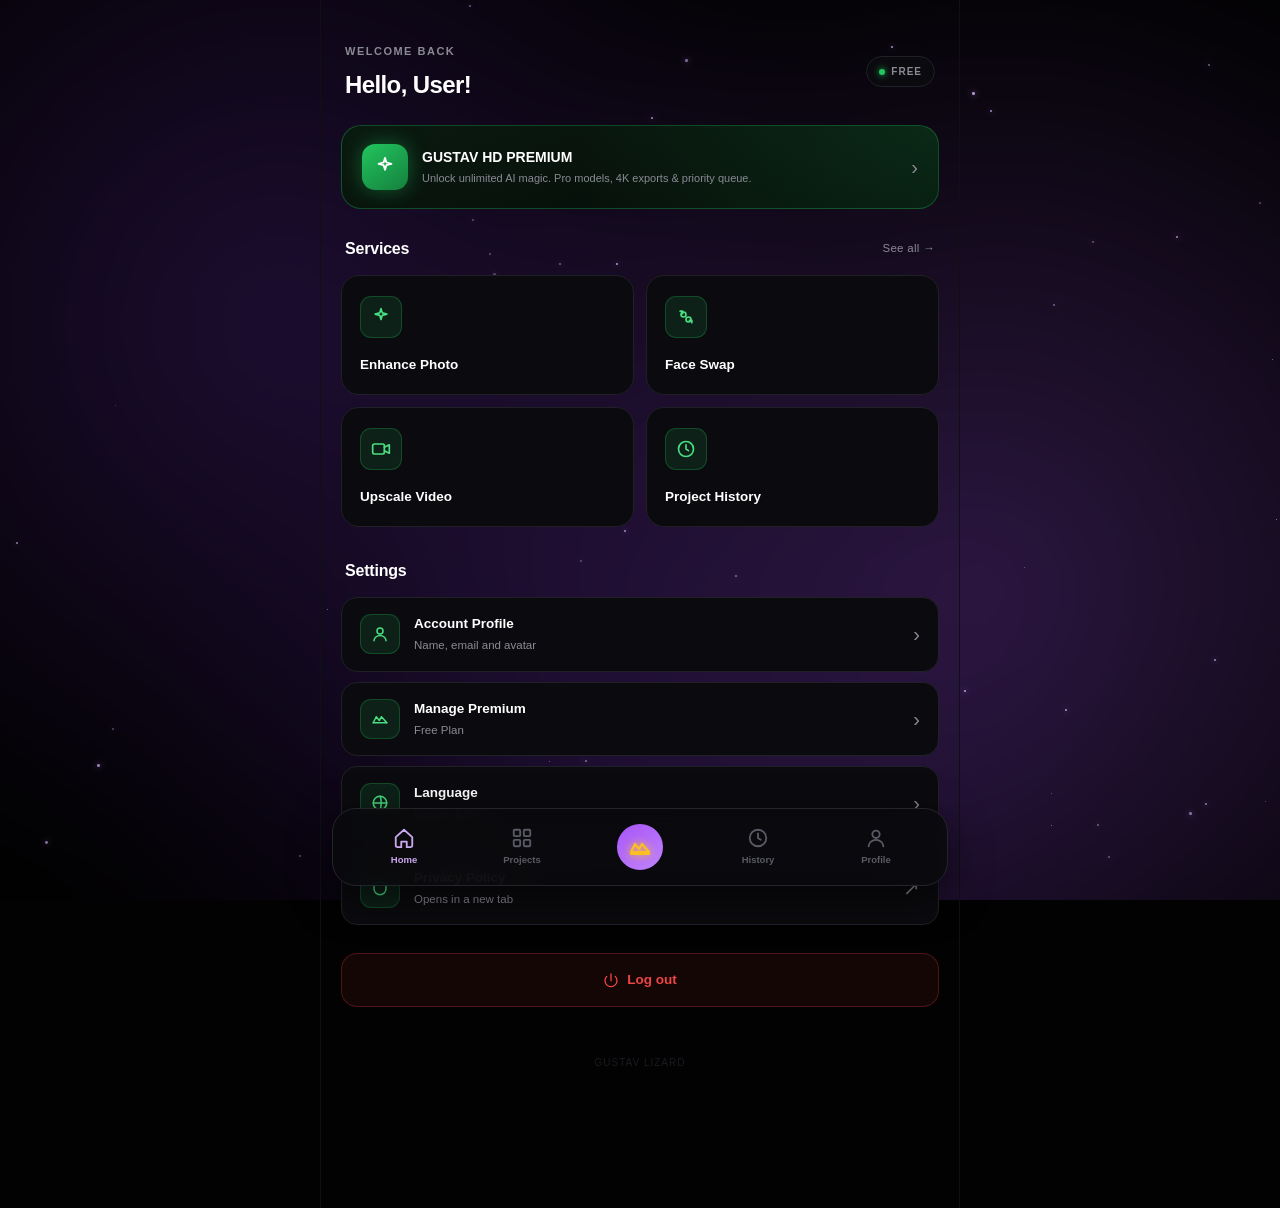
==== index.html @ 8420f724 "Update index.html" ====
<!DOCTYPE html>
<html lang="id">
<head>
<meta charset="UTF-8">
<meta name="viewport" content="width=device-width, initial-scale=1.0, maximum-scale=1.0">
<title>GUSTAV HD</title>
<style>
:root{
  --bg:#050505;--panel:#0b0b0f;--line:#202027;
  --deep:#3b176d;--purple:#54258f;--accent:#6d3db8;
  --pale:#c9a8ee;--soft:#e5d4fa;
  --neon:#a855f7;--neon2:#c084fc;--gold:#fbbf24;
  --green:#22c55e;--red:#ef4444;
  --text:#e5e5e7;--text2:#8a8a94;--muted:#555560;--radius:20px;
}
*{box-sizing:border-box;margin:0;padding:0;-webkit-tap-highlight-color:transparent}
html,body{height:100%}
body{background:var(--bg);color:var(--text);font-family:'Inter',-apple-system,BlinkMacSystemFont,'SF Pro Display','Segoe UI',sans-serif;font-size:14px;line-height:1.5;min-height:100vh;-webkit-font-smoothing:antialiased;overflow-x:hidden}
button{font:inherit;color:inherit;border:0;cursor:pointer;background:none}

/* BG ANIMATION */
.bg-animation{position:fixed;inset:0;z-index:0;overflow:hidden;pointer-events:none;display:none}
.bg-animation.show{display:block}
.nebula{position:absolute;top:-20%;left:-20%;width:140%;height:140%;background:radial-gradient(circle at 30% 40%,rgba(84,37,143,.35) 0%,transparent 40%),radial-gradient(circle at 70% 60%,rgba(168,85,247,.25) 0%,transparent 45%),radial-gradient(circle at 50% 80%,rgba(59,23,109,.3) 0%,transparent 40%);filter:blur(60px);animation:nebulaMove 25s ease-in-out infinite;will-change:transform}
@keyframes nebulaMove{0%,100%{transform:rotate(0) scale(1)}33%{transform:rotate(8deg) scale(1.08)}66%{transform:rotate(-8deg) scale(1.05)}}
.stars{position:absolute;inset:0;width:100%;height:100%}
.star{position:absolute;border-radius:50%;background:#c9a8ee;box-shadow:0 0 6px rgba(201,168,238,.8),0 0 12px rgba(168,85,247,.4);animation:starMove linear infinite,starTwinkle ease-in-out infinite;will-change:transform,opacity}
@keyframes starMove{0%{transform:translateY(-10vh)}100%{transform:translateY(110vh)}}
@keyframes starTwinkle{0%,100%{opacity:.3}50%{opacity:1}}

/* APP */
.app{width:100%;max-width:640px;min-height:100vh;margin:0 auto;padding:32px 20px 130px;position:relative;z-index:1}
.page{display:none;animation:fadeUp .35s ease}
.page.active{display:block}
@keyframes fadeUp{from{opacity:0;transform:translateY(10px)}to{opacity:1;transform:translateY(0)}}

/* GREETING */
.greeting{padding:8px 4px 22px;display:flex;align-items:center;justify-content:space-between;gap:12px}
.greeting small{font-size:11px;color:var(--text2);letter-spacing:1.5px;text-transform:uppercase;font-weight:600}
.greeting h2{font-size:24px;font-weight:800;color:#fff;letter-spacing:-.6px;margin-top:6px}
.mode-badge{display:inline-flex;align-items:center;gap:6px;padding:7px 12px;border-radius:999px;background:var(--panel);border:1px solid var(--line);font-size:10px;font-weight:800;letter-spacing:1px;text-transform:uppercase;color:var(--text2);transition:.3s;flex-shrink:0}
.mode-badge .mb-dot{width:6px;height:6px;border-radius:50%;background:var(--green);box-shadow:0 0 6px var(--green);transition:.3s}
body[data-mode="premium"] .mode-badge .mb-dot{background:var(--neon);box-shadow:0 0 6px var(--neon)}
body[data-mode="premium"] .mode-badge{color:#c9a8ee;border-color:rgba(109,61,184,.5);background:rgba(59,23,109,.25)}

/* PREMIUM BANNER */
.premium-banner{border-radius:var(--radius);padding:18px 20px;display:flex;align-items:center;gap:14px;margin-bottom:28px;border:1px solid;transition:.3s;position:relative;overflow:hidden;cursor:pointer}
.premium-banner.free{background:radial-gradient(circle at 100% 0%,rgba(34,197,94,.15),transparent 60%),linear-gradient(160deg,#0a1a10 0%,#050a07 100%);border-color:rgba(34,197,94,.3)}
.premium-banner.free .banner-icon{background:linear-gradient(145deg,#22c55e,#15803d);box-shadow:0 0 20px rgba(34,197,94,.4)}
.premium-banner.premium{background:radial-gradient(circle at 100% 0%,rgba(168,85,247,.3),transparent 60%),linear-gradient(160deg,#1a0f2e 0%,#0a0512 100%);border-color:rgba(168,85,247,.5);animation:bannerPulse 3s ease-in-out infinite}
@keyframes bannerPulse{0%,100%{box-shadow:0 0 0 rgba(168,85,247,0)}50%{box-shadow:0 0 30px rgba(168,85,247,.35)}}
.premium-banner.premium .banner-icon{background:linear-gradient(145deg,var(--neon),var(--purple));box-shadow:0 0 20px rgba(168,85,247,.5)}
.banner-icon{width:46px;height:46px;border-radius:13px;display:grid;place-items:center;color:#fff;flex-shrink:0;position:relative;z-index:1}
.banner-icon .ico{width:22px;height:22px;stroke:#fff;stroke-width:2;fill:none;stroke-linecap:round;stroke-linejoin:round}
.banner-text{flex:1;min-width:0}
.banner-text b{font-size:14px;font-weight:700;color:#fff;display:block}
.banner-text small{font-size:11px;color:var(--text2);display:block;margin-top:3px;line-height:1.4}
.banner-arrow{color:var(--text2);font-size:20px}

/* SECTION HEAD */
.section-head{display:flex;align-items:center;justify-content:space-between;margin:0 4px 14px}
.section-head h3{font-size:16px;font-weight:700;color:#fff;letter-spacing:-.2px}
.section-head a{font-size:11.5px;color:var(--text2);letter-spacing:.3px;cursor:pointer;transition:.2s}
.section-head a:hover{color:#c9a8ee}

/* SERVICES */
.services{display:grid;grid-template-columns:1fr 1fr;gap:12px;margin-bottom:32px}
.service{padding:20px 18px;border-radius:18px;background:var(--panel);border:1px solid var(--line);display:flex;flex-direction:column;gap:14px;text-align:left;transition:.22s;min-height:120px;justify-content:space-between;cursor:pointer}
.service:hover{border-color:rgba(109,61,184,.4);transform:translateY(-2px)}
.service:active{transform:scale(.98)}
.service-icon{width:42px;height:42px;border-radius:11px;display:grid;place-items:center;flex-shrink:0;transition:.3s}
body[data-mode="free"] .service-icon{background:rgba(34,197,94,.12);border:1px solid rgba(34,197,94,.25);color:#4ade80}
body[data-mode="premium"] .service-icon{background:rgba(168,85,247,.22);border:1px solid rgba(168,85,247,.45);color:#d8b4fe}
.service-icon .ico{width:20px;height:20px;stroke:currentColor;stroke-width:2;fill:none;stroke-linecap:round;stroke-linejoin:round}
.service b{font-size:13.5px;font-weight:600;color:#fff;line-height:1.35}

/* SETTINGS */
.settings-list{display:flex;flex-direction:column;gap:10px;margin-bottom:28px}
.setting-item{display:flex;align-items:center;gap:14px;padding:16px 18px;background:var(--panel);border:1px solid var(--line);border-radius:16px;width:100%;text-align:left;transition:.2s;cursor:pointer}
.setting-item:hover{border-color:rgba(109,61,184,.4);transform:translateY(-1px)}
.setting-item .s-icon{width:40px;height:40px;border-radius:11px;display:grid;place-items:center;flex-shrink:0;transition:.3s}
body[data-mode="free"] .setting-item .s-icon{background:rgba(34,197,94,.12);border:1px solid rgba(34,197,94,.25);color:#4ade80}
body[data-mode="premium"] .setting-item .s-icon{background:rgba(168,85,247,.22);border:1px solid rgba(168,85,247,.45);color:#d8b4fe}
.setting-item .s-icon .ico{width:18px;height:18px;stroke:currentColor;stroke-width:2;fill:none;stroke-linecap:round;stroke-linejoin:round}
.setting-item .s-text{flex:1;min-width:0}
.setting-item .s-text b{font-size:13.5px;font-weight:700;color:#fff;display:block}
.setting-item .s-text span{font-size:11.5px;color:var(--text2);display:block;margin-top:3px}
.setting-item .s-arrow{color:var(--text2);font-size:20px}

/* LOGOUT */
.logout{width:100%;padding:16px;border-radius:16px;background:rgba(80,20,20,.25);border:1px solid rgba(239,68,68,.25);color:var(--red);font-size:13.5px;font-weight:700;display:flex;align-items:center;justify-content:center;gap:8px;transition:.2s;margin-bottom:16px}
.logout:hover{background:rgba(80,20,20,.4);border-color:rgba(239,68,68,.5)}
.logout .ico{width:16px;height:16px;stroke:currentColor;stroke-width:2;fill:none;stroke-linecap:round;stroke-linejoin:round}

/* SUB HEADER */
.sub-header{display:flex;align-items:center;gap:14px;padding:4px 0 24px}
.sub-back{width:44px;height:44px;border-radius:50%;background:var(--panel);border:1px solid var(--line);display:grid;place-items:center;transition:.2s;flex-shrink:0}
.sub-back:hover{border-color:var(--accent);transform:scale(1.05)}
.sub-back .ico{width:20px;height:20px;stroke:currentColor;stroke-width:2;fill:none;stroke-linecap:round;stroke-linejoin:round}
.sub-title{flex:1;display:flex;align-items:center;gap:10px;font-size:18px;font-weight:800;color:#fff;letter-spacing:-.4px}
.sub-title .st-ico{color:var(--pale);width:20px;height:20px;stroke:currentColor;stroke-width:2;fill:none;stroke-linecap:round;stroke-linejoin:round}
.sub-chip{padding:7px 12px;border-radius:999px;border:1px solid rgba(109,61,184,.5);color:#c9a8ee;font-size:9.5px;font-weight:800;letter-spacing:1.2px;background:rgba(59,23,109,.22);flex-shrink:0}

/* UPLOAD */
.upload{display:block;border:1.5px dashed #2a2a33;border-radius:var(--radius);padding:48px 24px;text-align:center;background:var(--panel);transition:.25s;cursor:pointer;margin-bottom:18px}
.upload:hover{border-color:rgba(109,61,184,.6);background:#0e0d13}
.upload-ico{width:64px;height:64px;border-radius:17px;display:grid;place-items:center;margin:0 auto 18px;transition:.3s}
body[data-mode="free"] .upload-ico{background:rgba(34,197,94,.12);border:1px solid rgba(34,197,94,.25);color:#4ade80}
body[data-mode="premium"] .upload-ico{background:rgba(168,85,247,.22);border:1px solid rgba(168,85,247,.45);color:#d8b4fe}
.upload-ico .ico{width:28px;height:28px;stroke:currentColor;stroke-width:2;fill:none;stroke-linecap:round;stroke-linejoin:round}
.upload b{font-size:16px;display:block;color:#fff;font-weight:700}
.upload small{font-size:12px;color:var(--text2);display:block;margin-top:8px}

/* PREVIEW */
.preview{display:none;border-radius:var(--radius);overflow:hidden;background:var(--panel);border:1px solid var(--line);margin-bottom:20px}
.preview.show{display:block}
.preview img{width:100%;display:block;aspect-ratio:16/11;object-fit:cover;background:#111}
.preview-info{padding:16px 20px;display:flex;justify-content:space-between;align-items:center;border-top:1px solid var(--line);gap:12px}
.preview-info b{font-size:13px;font-weight:600;color:#fff;display:block;word-break:break-all}
.preview-info span{font-size:11.5px;color:var(--text2);display:block;margin-top:4px}
.remove{width:36px;height:36px;border-radius:11px;background:#1a1a20;border:1px solid #2a2a33;display:grid;place-items:center;transition:.2s;flex-shrink:0;color:#b8b8c0}
.remove:hover{color:#e07a7a;border-color:#3a2020}
.remove .ico{width:16px;height:16px;stroke:currentColor;stroke-width:2;fill:none;stroke-linecap:round;stroke-linejoin:round}

/* RES GRID */
.res-grid{display:grid;grid-template-columns:1fr 1fr;gap:14px;margin-bottom:28px}
.res{padding:22px 20px;border-radius:17px;background:var(--panel);border:1.5px solid var(--line);text-align:left;transition:.22s;cursor:pointer;position:relative;overflow:hidden}
.res:hover{border-color:rgba(109,61,184,.4)}
.res:active{transform:scale(.97)}
.res.selected{background:radial-gradient(circle at 100% 0%,rgba(84,37,143,.4),transparent 70%),linear-gradient(160deg,#1a0f2e,#0d0818);border-color:var(--accent);box-shadow:0 0 24px rgba(84,37,143,.35)}
.res.locked{opacity:.55;cursor:not-allowed}
.res.locked:hover{border-color:var(--line);transform:none}
.res h4{font-size:20px;font-weight:800;letter-spacing:-.4px;color:#fff}
.res p{font-size:11px;color:var(--text2);margin-top:6px}
.res.selected p{color:#c9a8ee}
.res .lock-badge{position:absolute;top:12px;right:12px;color:var(--muted)}
.res .lock-badge .ico{width:14px;height:14px;stroke:currentColor;stroke-width:2;fill:none;stroke-linecap:round;stroke-linejoin:round}

/* BUTTONS */
.btn-primary{position:relative;width:100%;padding:18px 22px;border-radius:14px;background:var(--purple);color:#fff;font-size:13.5px;font-weight:800;letter-spacing:.6px;display:flex;align-items:center;justify-content:center;gap:10px;overflow:hidden;transition:.18s;box-shadow:0 8px 24px rgba(84,37,143,.4)}
.btn-primary:hover{background:#6330a5;transform:translateY(-1px);box-shadow:0 12px 32px rgba(84,37,143,.55)}
.btn-primary:active{transform:scale(.98)}
.btn-primary:disabled{background:#141419;color:var(--muted);box-shadow:none;cursor:not-allowed;transform:none}
.btn-primary:disabled .ico{opacity:.5}
.btn-primary .ico{width:18px;height:18px;stroke:currentColor;stroke-width:2;fill:none;stroke-linecap:round;stroke-linejoin:round;flex-shrink:0}
.btn-secondary{position:relative;width:100%;padding:17px 22px;border-radius:14px;background:transparent;border:1.5px solid rgba(109,61,184,.5);color:#c9a8ee;font-size:13px;font-weight:700;display:flex;align-items:center;justify-content:center;gap:9px;transition:.2s}
.btn-secondary:hover{background:rgba(59,23,109,.25);border-color:var(--accent);color:#e5d4fa;transform:translateY(-1px)}
.btn-secondary:active{transform:scale(.98)}
.btn-secondary .ico{width:16px;height:16px;stroke:currentColor;stroke-width:2;fill:none;stroke-linecap:round;stroke-linejoin:round;flex-shrink:0}

/* LOADING */
.loading-wrap{display:flex;flex-direction:column;align-items:center;justify-content:center;padding:40px 20px;text-align:center;gap:24px}
.orbit{width:180px;height:180px;position:relative;display:grid;place-items:center}
.orbit .ring{position:absolute;inset:0;border-radius:50%;border:2px solid transparent;border-top-color:var(--neon);border-right-color:rgba(168,85,247,.2);animation:spin 3.5s linear infinite}
.orbit .ring2{position:absolute;inset:14px;border-radius:50%;border:2px solid transparent;border-bottom-color:var(--neon2);border-left-color:rgba(192,132,252,.15);animation:spin 5s linear infinite reverse}
.orbit .core{width:90px;height:90px;border-radius:50%;background:radial-gradient(circle at 50% 45%,var(--neon),var(--purple) 70%);display:grid;place-items:center;box-shadow:0 0 50px rgba(168,85,247,.8),inset 0 0 25px rgba(255,255,255,.15);animation:corePulse 1.5s ease-in-out infinite}
.orbit .core .ico{width:38px;height:38px;stroke:#fff;stroke-width:2;fill:none;stroke-linecap:round;stroke-linejoin:round;filter:drop-shadow(0 0 6px #fff)}
@keyframes spin{to{transform:rotate(360deg)}}
@keyframes corePulse{0%,100%{transform:scale(1)}50%{transform:scale(1.08)}}
.loading-status{font-size:15px;font-weight:700;color:#fff}
.loading-sub{font-size:12px;color:var(--text2);margin-top:-16px}
.progress{width:100%;max-width:340px;height:8px;background:#17171c;border-radius:10px;overflow:hidden;margin-top:8px}
.progress i{display:block;height:100%;width:0%;background:linear-gradient(90deg,var(--purple),var(--neon));border-radius:10px;transition:width .3s;box-shadow:0 0 12px rgba(168,85,247,.6)}

/* RESULT */
.result-card{border-radius:var(--radius);overflow:hidden;background:var(--panel);border:1px solid var(--line);margin-bottom:20px}
.result-card img{width:100%;display:block;aspect-ratio:16/11;object-fit:cover;background:#111}
.result-info{padding:16px 20px;border-top:1px solid var(--line);display:flex;flex-direction:column;gap:10px}
.result-row{display:flex;justify-content:space-between;align-items:center;font-size:12.5px}
.result-row span{color:var(--text2)}
.result-row b{color:#fff;font-weight:700}
.result-status{display:flex;align-items:center;gap:8px;color:var(--green);font-size:13px;font-weight:700;margin-bottom:18px;padding:0 4px}
.result-status .ico{width:18px;height:18px;stroke:currentColor;stroke-width:2.5;fill:none;stroke-linecap:round;stroke-linejoin:round}

/* TOAST */
.toast{position:fixed;left:50%;bottom:110px;transform:translate(-50%,16px);background:rgba(16,16,22,.96);border:1px solid rgba(109,61,184,.35);border-radius:14px;padding:12px 18px;font-size:12.5px;color:var(--soft);opacity:0;pointer-events:none;transition:.28s;white-space:nowrap;z-index:100;box-shadow:0 10px 30px rgba(0,0,0,.6);font-weight:600;backdrop-filter:blur(12px)}
.toast.show{opacity:1;transform:translate(-50%,0)}

/* BOTTOM NAV */
.bottom-nav{position:fixed;left:50%;bottom:14px;transform:translateX(-50%);width:min(calc(100% - 24px),616px);padding:10px 12px;border-radius:24px;background:rgba(10,10,14,.92);border:1px solid #24242b;backdrop-filter:blur(22px);-webkit-backdrop-filter:blur(22px);display:grid;grid-template-columns:repeat(5,1fr);align-items:center;z-index:50;box-shadow:0 12px 40px rgba(0,0,0,.6)}
.nav{padding:8px 2px;border-radius:14px;color:#5a5a64;font-size:9.5px;font-weight:600;display:flex;flex-direction:column;align-items:center;gap:4px;transition:.2s}
.nav:hover{color:#9a7fc0}
.nav.active{color:var(--pale)}
.nav .ico{width:22px;height:22px;stroke:currentColor;stroke-width:2;fill:none;stroke-linecap:round;stroke-linejoin:round;display:block}
.fab-premium{position:relative;width:52px;height:52px;border-radius:50%;background:linear-gradient(145deg,var(--neon),var(--neon2));display:grid;place-items:center;margin:0 auto;border:3px solid #0a0a0e;transition:transform .2s;overflow:hidden;animation:glowPulse 2s ease-in-out infinite}
.fab-premium .ico{width:24px;height:24px;stroke:var(--gold);stroke-width:2.2;fill:none;stroke-linecap:round;stroke-linejoin:round;filter:drop-shadow(0 0 4px var(--gold));position:relative;z-index:2}
.fab-premium .fab-ring{position:absolute;inset:-6px;border-radius:50%;border:2px solid transparent;border-top-color:var(--gold);border-right-color:rgba(251,191,36,.3);animation:fabRingSpin 3s linear infinite;pointer-events:none}
.fab-premium::after{content:"";position:absolute;top:0;left:-100%;width:50%;height:100%;background:linear-gradient(90deg,transparent,rgba(255,255,255,.35),transparent);animation:shimmer 3s ease-in-out infinite;pointer-events:none;z-index:1}
.fab-premium:hover{transform:scale(1.06)}
.fab-premium:active{transform:scale(.95);animation-play-state:paused}
@keyframes glowPulse{0%,100%{box-shadow:0 0 20px rgba(168,85,247,.6),0 0 40px rgba(168,85,247,.3);transform:scale(1);filter:brightness(1)}50%{box-shadow:0 0 35px rgba(168,85,247,1),0 0 70px rgba(168,85,247,.6),0 0 100px rgba(168,85,247,.3);transform:scale(1.08);filter:brightness(1.2)}}
@keyframes fabRingSpin{to{transform:rotate(360deg)}}
@keyframes shimmer{0%{left:-100%}100%{left:200%}}

/* OWNER */
.owner-indicator{position:fixed;top:20px;left:20px;padding:7px 12px;border-radius:999px;background:linear-gradient(145deg,var(--neon),var(--purple));color:#fff;font-size:9.5px;font-weight:800;letter-spacing:1.2px;z-index:60;display:none;align-items:center;gap:6px;box-shadow:0 0 20px rgba(168,85,247,.55);cursor:pointer}
.owner-indicator.show{display:inline-flex}
.owner-indicator .oi-dot{width:6px;height:6px;border-radius:50%;background:#fff;animation:pulse 1.5s infinite}
@keyframes pulse{50%{opacity:.4}}
.owner-panel{position:fixed;inset:0;background:rgba(0,0,0,.85);backdrop-filter:blur(8px);z-index:200;display:none;align-items:flex-end;justify-content:center}
.owner-panel.show{display:flex}
.owner-sheet{width:100%;max-width:560px;background:linear-gradient(180deg,#0e0a16 0%,#080709 100%);border-top:1px solid rgba(168,85,247,.5);border-radius:26px 26px 0 0;padding:26px 22px 30px;animation:slideUp .3s ease;max-height:90vh;overflow-y:auto}
@keyframes slideUp{from{transform:translateY(30px);opacity:0}to{transform:translateY(0);opacity:1}}
.owner-header{display:flex;align-items:center;justify-content:space-between;margin-bottom:6px}
.owner-header h3{font-size:17px;font-weight:800;color:#fff;display:flex;align-items:center;gap:8px}
.badge-owner{padding:4px 10px;border-radius:999px;background:linear-gradient(145deg,var(--neon),var(--purple));font-size:9px;font-weight:800;letter-spacing:1.2px;color:#fff}
.owner-close{width:34px;height:34px;border-radius:50%;background:var(--panel);border:1px solid var(--line);display:grid;place-items:center;font-size:15px;transition:.2s}
.owner-close:hover{border-color:var(--red);color:var(--red)}
.owner-sub{font-size:12px;color:var(--text2);margin-bottom:22px;line-height:1.55}
.owner-section{margin-bottom:20px}
.owner-section h4{font-size:10.5px;color:var(--text2);letter-spacing:1.8px;text-transform:uppercase;font-weight:700;margin:0 2px 10px}
.owner-mode-row{display:grid;grid-template-columns:1fr 1fr;gap:10px}
.owner-mode-btn{padding:16px 14px;border-radius:14px;background:var(--panel);border:1px solid var(--line);text-align:left;transition:.2s}
.owner-mode-btn:hover{border-color:rgba(168,85,247,.5)}
.owner-mode-btn.selected{background:linear-gradient(145deg,#1a0f2e,#0d0818);border-color:var(--neon);box-shadow:0 0 20px rgba(168,85,247,.4)}
.owner-mode-btn .om-ico{width:32px;height:32px;border-radius:9px;display:grid;place-items:center;font-size:14px;margin-bottom:10px}
.owner-mode-btn.free .om-ico{background:rgba(34,197,94,.15);border:1px solid rgba(34,197,94,.3);color:#4ade80}
.owner-mode-btn.premium .om-ico{background:rgba(168,85,247,.25);border:1px solid rgba(168,85,247,.45);color:#d8b4fe}
.owner-mode-btn b{font-size:13px;font-weight:700;color:#fff;display:block}
.owner-mode-btn small{font-size:10.5px;color:var(--text2);display:block;margin-top:3px}
.owner-action{display:flex;align-items:center;gap:14px;padding:15px 16px;background:var(--panel);border:1px solid var(--line);border-radius:14px;width:100%;text-align:left;margin-bottom:8px;transition:.2s}
.owner-action:hover{border-color:rgba(168,85,247,.5);transform:translateY(-1px)}
.owner-action .oa-ico{width:38px;height:38px;border-radius:10px;background:rgba(168,85,247,.2);border:1px solid rgba(168,85,247,.35);display:grid;place-items:center;color:#d8b4fe;font-size:15px;flex-shrink:0}
.owner-action .oa-text{flex:1}
.owner-action .oa-text b{font-size:13px;font-weight:700;color:#fff;display:block}
.owner-action .oa-text span{font-size:11px;color:var(--text2);display:block;margin-top:3px}
.owner-action .oa-arrow{color:var(--text2);font-size:18px}
.owner-action.danger{border-color:rgba(239,68,68,.3)}
.owner-action.danger .oa-ico{background:rgba(239,68,68,.15);border-color:rgba(239,68,68,.35);color:var(--red)}
.owner-action.danger .oa-text b{color:var(--red)}
.secret-trigger{text-align:center;margin-top:20px;padding:8px 16px;display:inline-block;font-size:10px;color:#1a1a20;cursor:pointer;user-select:none;letter-spacing:1px}
.empty-state{text-align:center;padding:100px 26px}
.empty-ico{width:80px;height:80px;border-radius:22px;background:var(--panel);border:1px solid var(--line);display:grid;place-items:center;margin:0 auto 24px;color:var(--accent)}
.empty-ico .ico{width:34px;height:34px;stroke:currentColor;stroke-width:1.6;fill:none;stroke-linecap:round;stroke-linejoin:round}
.empty-state h4{font-size:17px;font-weight:700;color:#fff}
.empty-state p{font-size:13px;color:var(--text2);margin-top:10px;line-height:1.55}
.profile-card{text-align:center;padding:40px 24px;border-radius:var(--radius);background:var(--panel);border:1px solid var(--line);margin-bottom:20px}
.profile-avatar{width:92px;height:92px;border-radius:50%;background:linear-gradient(145deg,#3b176d,#1a1226);border:1px solid rgba(109,61,184,.5);display:grid;place-items:center;margin:0 auto 20px;font-size:34px;font-weight:800;color:var(--soft);box-shadow:0 0 32px rgba(84,37,143,.35)}
.profile-card h4{font-size:18px;font-weight:700;color:#fff}
.profile-card p{font-size:12.5px;color:var(--text2);margin-top:6px}
.stats{display:grid;grid-template-columns:repeat(3,1fr);border-radius:var(--radius);background:var(--panel);border:1px solid var(--line);overflow:hidden;margin-bottom:28px}
.stat{padding:26px 10px;text-align:center;border-right:1px solid var(--line)}
.stat:last-child{border-right:0}
.stat b{font-size:22px;font-weight:800;color:#fff;display:block}
.stat span{font-size:10.5px;color:var(--text2);margin-top:7px;display:block;letter-spacing:.8px;text-transform:uppercase;font-weight:600}
.premium-hero{text-align:center;padding:20px 0 30px}
.premium-hero .fab-premium{width:80px;height:80px;margin-bottom:20px}
.premium-hero .fab-premium .ico{width:36px;height:36px}
.premium-hero h2{font-size:26px;font-weight:800;color:#fff;letter-spacing:-.7px}
.premium-hero p{font-size:13px;color:var(--text2);margin-top:10px;max-width:340px;margin-left:auto;margin-right:auto;line-height:1.6}
.btn-upgrade{width:100%;padding:18px;border-radius:16px;background:linear-gradient(145deg,var(--neon),var(--neon2));color:#fff;font-size:13.5px;font-weight:800;letter-spacing:.6px;display:flex;align-items:center;justify-content:center;gap:10px;position:relative;overflow:hidden;animation:glowPulse 2s ease-in-out infinite;border:3px solid #0a0a0e}
.btn-upgrade::after{content:"";position:absolute;top:0;left:-100%;width:50%;height:100%;background:linear-gradient(90deg,transparent,rgba(255,255,255,.35),transparent);animation:shimmer 3s ease-in-out infinite}
.btn-upgrade .ico{width:18px;height:18px;stroke:var(--gold);stroke-width:2.2;fill:none;stroke-linecap:round;stroke-linejoin:round;filter:drop-shadow(0 0 4px var(--gold));position:relative;z-index:2}

@media(min-width:700px){
  body{background:#020202}
  .app{border-left:1px solid #101014;border-right:1px solid #101014;min-height:100vh}
}
@media(max-width:380px){
  .app{padding:24px 16px 130px}
  .greeting h2{font-size:21px}
  .fab-premium{width:48px;height:48px}
  .res h4{font-size:18px}
}
</style>
</head>
<body data-mode="free">

<div class="bg-animation show" id="bgAnimation">
  <div class="nebula"></div>
  <div class="stars" id="stars"></div>
</div>

<button class="owner-indicator" id="ownerIndicator" onclick="openOwnerPanel()">
  <span class="oi-dot"></span> OWNER MODE
</button>

<main class="app">

<!-- HOME -->
<section class="page active" id="page-home">
  <div class="greeting">
    <div>
      <small>Welcome back</small>
      <h2>Hello, User!</h2>
    </div>
    <div class="mode-badge" id="modeBadge">
      <span class="mb-dot"></span>
      <span id="modeBadgeText">FREE</span>
    </div>
  </div>

  <div class="premium-banner free" id="premiumBanner" onclick="goTo('premium')">
    <div class="banner-icon" id="bannerIcon">
      <svg class="ico" viewBox="0 0 24 24"><path d="M12 2l1.5 5L19 8.5 13.5 10 12 15l-1.5-5L5 8.5 10.5 7 12 2z"/></svg>
    </div>
    <div class="banner-text">
      <b id="bannerTitle">GUSTAV HD PREMIUM</b>
      <small id="bannerDesc">Unlock unlimited AI magic. Pro models, 4K exports & priority queue.</small>
    </div>
    <div class="banner-arrow">›</div>
  </div>

  <div class="section-head">
    <h3>Services</h3>
    <a onclick="toast('Lihat semua')">See all →</a>
  </div>

  <div class="services">
    <button class="service" onclick="goTo('enhance')">
      <div class="service-icon"><svg class="ico" viewBox="0 0 24 24"><path d="M12 2l1.5 5L19 8.5 13.5 10 12 15l-1.5-5L5 8.5 10.5 7 12 2z"/></svg></div>
      <b>Enhance Photo</b>
    </button>
    <button class="service" onclick="toast('Face Swap')">
      <div class="service-icon"><svg class="ico" viewBox="0 0 24 24"><circle cx="9" cy="9" r="3"/><circle cx="15" cy="15" r="3"/><path d="M5 5h3v3M16 16h3v3"/></svg></div>
      <b>Face Swap</b>
    </button>
    <button class="service" onclick="goTo('enhance')">
      <div class="service-icon"><svg class="ico" viewBox="0 0 24 24"><rect x="2" y="6" width="14" height="12" rx="2"/><path d="M16 10l6-3v10l-6-3"/></svg></div>
      <b>Upscale Video</b>
    </button>
    <button class="service" onclick="goTo('projects')">
      <div class="service-icon"><svg class="ico" viewBox="0 0 24 24"><circle cx="12" cy="12" r="9"/><path d="M12 7v5l3 2"/></svg></div>
      <b>Project History</b>
    </button>
  </div>

  <div class="section-head"><h3>Settings</h3></div>

  <div class="settings-list">
    <button class="setting-item" onclick="toast('Account Profile')">
      <div class="s-icon"><svg class="ico" viewBox="0 0 24 24"><circle cx="12" cy="8" r="4"/><path d="M4 21c0-4 4-7 8-7s8 3 8 7"/></svg></div>
      <div class="s-text"><b>Account Profile</b><span>Name, email and avatar</span></div>
      <span class="s-arrow">›</span>
    </button>
    <button class="setting-item" onclick="goTo('premium')">
      <div class="s-icon"><svg class="ico" viewBox="0 0 24 24"><path d="M3 17l4-8 4 5 3-5 7 8"/><path d="M3 17h18"/></svg></div>
      <div class="s-text"><b>Manage Premium</b><span id="subStatus">Free Plan</span></div>
      <span class="s-arrow">›</span>
    </button>
    <button class="setting-item" onclick="toast('Language')">
      <div class="s-icon"><svg class="ico" viewBox="0 0 24 24"><circle cx="12" cy="12" r="9"/><path d="M3 12h18M12 3c2 3 2 15 0 18"/></svg></div>
      <div class="s-text"><b>Language</b><span>English (US)</span></div>
      <span class="s-arrow">›</span>
    </button>
    <button class="setting-item" onclick="toast('Privacy Policy')">
      <div class="s-icon"><svg class="ico" viewBox="0 0 24 24"><path d="M12 3l8 4v6c0 5-4 8-8 8s-8-3-8-8V7l8-4z"/></svg></div>
      <div class="s-text"><b>Privacy Policy</b><span>Opens in a new tab</span></div>
      <span class="s-arrow">↗</span>
    </button>
  </div>

  <button class="logout" onclick="toast('Log out')">
    <svg class="ico" viewBox="0 0 24 24"><path d="M12 3v10"/><path d="M18.4 6.6a9 9 0 1 1-12.8 0"/></svg>
    Log out
  </button>

  <div style="text-align:center;margin-top:20px;">
    <div class="secret-trigger" onclick="handleSecretTap()">GUSTAV LIZARD</div>
  </div>
</section>

<!-- ENHANCE 2A -->
<section class="page" id="page-enhance">
  <header class="sub-header">
    <button class="sub-back" onclick="goTo('home')"><svg class="ico" viewBox="0 0 24 24"><path d="M19 12H5M12 19l-7-7 7-7"/></svg></button>
    <div class="sub-title"><svg class="st-ico" viewBox="0 0 24 24"><path d="M12 2l1.5 5L19 8.5 13.5 10 12 15l-1.5-5L5 8.5 10.5 7 12 2z"/></svg>Enhance Photo</div>
    <div class="sub-chip" id="subChip">FREE</div>
  </header>

  <label class="upload" for="fileInput">
    <div class="upload-ico"><svg class="ico" viewBox="0 0 24 24"><path d="M12 16V4M6 10l6-6 6 6M4 20h16"/></svg></div>
    <b>Pilih Foto</b>
    <small>JPG, PNG, WEBP — maks 10MB</small>
    <input type="file" id="fileInput" accept="image/*" hidden>
  </label>

  <div class="preview" id="preview">
    <img id="previewImg" alt="preview">
    <div class="preview-info">
      <div><b id="fileName">-</b><span id="fileSize">-</span></div>
      <button class="remove" onclick="resetUpload()"><svg class="ico" viewBox="0 0 24 24"><path d="M18 6L6 18M6 6l12 12"/></svg></button>
    </div>
  </div>

  <div class="section-head"><h3>Output Resolution</h3></div>

  <div class="res-grid">
    <button class="res selected" data-r="720" onclick="pickRes(this)"><h4>720p</h4><p>HD Ready</p></button>
    <button class="res" data-r="1080" onclick="pickRes(this)"><h4>1080p</h4><p>Full HD</p></button>
    <button class="res locked" data-r="1440" onclick="tryLocked(this)">
      <div class="lock-badge"><svg class="ico" viewBox="0 0 24 24"><rect x="4" y="11" width="16" height="10" rx="2"/><path d="M8 11V7a4 4 0 0 1 8 0v4"/></svg></div>
      <h4>2K</h4><p>Ultra HD</p>
    </button>
    <button class="res locked" data-r="2160" onclick="tryLocked(this)">
      <div class="lock-badge"><svg class="ico" viewBox="0 0 24 24"><rect x="4" y="11" width="16" height="10" rx="2"/><path d="M8 11V7a4 4 0 0 1 8 0v4"/></svg></div>
      <h4>4K</h4><p>Ultra HD</p>
    </button>
  </div>

  <button class="btn-primary" id="processBtn" disabled onclick="startProcess()">
    <svg class="ico" viewBox="0 0 24 24"><path d="M13 2L3 14h7l-1 8 10-12h-7l1-8z"/></svg>
    MULAI ENHANCE
  </button>
</section>

<!-- LOADING 2B -->
<section class="page" id="page-loading">
  <header class="sub-header">
    <button class="sub-back" onclick="cancelProcess()"><svg class="ico" viewBox="0 0 24 24"><path d="M19 12H5M12 19l-7-7 7-7"/></svg></button>
    <div class="sub-title" id="loadingTitle">Enhancing...</div>
    <div class="sub-chip" id="loadingChip">FREE</div>
  </header>

  <div class="loading-wrap">
    <div class="orbit">
      <div class="ring"></div>
      <div class="ring2"></div>
      <div class="core"><svg class="ico" viewBox="0 0 24 24"><path d="M13 2L3 14h7l-1 8 10-12h-7l1-8z"/></svg></div>
    </div>
    <div class="loading-status" id="loadingStatus">Menyiapkan...</div>
    <div class="loading-sub" id="loadingSub">Estimasi: 4 detik</div>
    <div class="progress"><i id="progressBar"></i></div>
    <div style="font-size:22px;font-weight:800;color:#fff;margin-top:-8px;" id="progressPercent">0%</div>
  </div>
</section>

<!-- RESULT 2C -->
<section class="page" id="page-result">
  <header class="sub-header">
    <button class="sub-back" onclick="goTo('home')"><svg class="ico" viewBox="0 0 24 24"><path d="M19 12H5M12 19l-7-7 7-7"/></svg></button>
    <div class="sub-title"><svg class="st-ico" viewBox="0 0 24 24"><path d="M5 12l5 5L20 7"/></svg>Hasil Enhance</div>
    <div class="sub-chip" id="resultChip">FREE</div>
  </header>

  <div class="result-status">
    <svg class="ico" viewBox="0 0 24 24"><path d="M5 12l5 5L20 7"/></svg>
    Berhasil di-enhance
  </div>

  <div class="result-card">
    <img id="resultImg" alt="result">
    <div class="result-info">
      <div class="result-row"><span>Resolusi</span><b id="resultRes">4K (3840×2160)</b></div>
      <div class="result-row"><span>Ukuran</span><b id="resultSize">2.4 MB</b></div>
      <div class="result-row"><span>Waktu</span><b id="resultTime">3.2 detik</b></div>
      <div class="result-row"><span>Format</span><b>JPG</b></div>
    </div>
  </div>

  <div style="display:grid;grid-template-columns:1fr 1fr;gap:12px;margin-bottom:12px;">
    <button class="btn-secondary" onclick="shareResult()">
      <svg class="ico" viewBox="0 0 24 24"><circle cx="18" cy="5" r="3"/><circle cx="6" cy="12" r="3"/><circle cx="18" cy="19" r="3"/><path d="M8.6 13.5l6.8 4M15.4 6.5l-6.8 4"/></svg>
      Bagikan
    </button>
    <button class="btn-primary" style="padding:17px 20px;font-size:12.5px;" onclick="saveResult()">
      <svg class="ico" viewBox="0 0 24 24"><path d="M12 3v13M7 11l5 5 5-5M4 21h16"/></svg>
      Simpan
    </button>
  </div>

  <button class="btn-secondary" onclick="goTo('enhance')">
    <svg class="ico" viewBox="0 0 24 24"><path d="M3 12a9 9 0 1 0 3-6.7"/><path d="M3 4v5h5"/></svg>
    Ulangi Enhance
  </button>
</section>

<!-- PREMIUM -->
<section class="page" id="page-premium">
  <header class="sub-header">
    <button class="sub-back" onclick="goTo('home')"><svg class="ico" viewBox="0 0 24 24"><path d="M19 12H5M12 19l-7-7 7-7"/></svg></button>
    <div class="sub-title"><svg class="st-ico" viewBox="0 0 24 24"><path d="M3 17l4-8 4 5 3-5 7 8"/><path d="M3 17h18"/></svg>Premium</div>
    <div class="sub-chip">♛</div>
  </header>

  <div class="premium-hero">
    <div class="fab-premium"><span class="fab-ring"></span><svg class="ico" viewBox="0 0 24 24"><path d="M3 17l4-8 4 5 3-5 7 8"/><path d="M3 17h18"/><path d="M3 17v2h18v-2"/></svg></div>
    <h2>Upgrade to Premium</h2>
    <p>Unlock semua fitur & akses kualitas tertinggi</p>
  </div>

  <div class="settings-list">
    <div class="setting-item">
      <div class="s-icon" style="background:rgba(168,85,247,.22);border-color:rgba(168,85,247,.45);color:#d8b4fe;"><svg class="ico" viewBox="0 0 24 24"><rect x="4" y="4" width="16" height="16" rx="2"/><path d="M9 9h6v6H9z"/></svg></div>
      <div class="s-text"><b>4K Ultra HD</b><span>Resolusi tertinggi untuk hasil maksimal</span></div>
    </div>
    <div class="setting-item">
      <div class="s-icon" style="background:rgba(168,85,247,.22);border-color:rgba(168,85,247,.45);color:#d8b4fe;"><svg class="ico" viewBox="0 0 24 24"><circle cx="12" cy="12" r="9"/><path d="M5 5l14 14"/></svg></div>
      <div class="s-text"><b>Tanpa Watermark</b><span>Hasil bersih tanpa logo</span></div>
    </div>
    <div class="setting-item">
      <div class="s-icon" style="background:rgba(168,85,247,.22);border-color:rgba(168,85,247,.45);color:#d8b4fe;"><svg class="ico" viewBox="0 0 24 24"><path d="M13 2L3 14h7l-1 8 10-12h-7l1-8z"/></svg></div>
      <div class="s-text"><b>Priority Lane</b><span>Antrian cepat, tanpa menunggu</span></div>
    </div>
    <div class="setting-item">
      <div class="s-icon" style="background:rgba(168,85,247,.22);border-color:rgba(168,85,247,.45);color:#d8b4fe;"><svg class="ico" viewBox="0 0 24 24"><path d="M12 2l1.5 5L19 8.5 13.5 10 12 15l-1.5-5L5 8.5 10.5 7 12 2z"/></svg></div>
      <div class="s-text"><b>Unlimited Enhance</b><span>Tanpa batas harian</span></div>
    </div>
  </div>

  <div style="margin-top:20px;">
    <button class="btn-upgrade" onclick="toast('Fitur premium segera hadir')">
      <svg class="ico" viewBox="0 0 24 24"><path d="M12 2l1.5 5L19 8.5 13.5 10 12 15l-1.5-5L5 8.5 10.5 7 12 2z"/></svg>
      UPGRADE SEKARANG
    </button>
    <div style="height:12px"></div>
    <button class="btn-secondary" onclick="toast('Lihat harga')">Lihat Harga</button>
  </div>
</section>

<!-- PROJECTS -->
<section class="page" id="page-projects">
  <div class="empty-state">
    <div class="empty-ico"><svg class="ico" viewBox="0 0 24 24"><rect x="3" y="3" width="7" height="7" rx="1"/><rect x="14" y="3" width="7" height="7" rx="1"/><rect x="3" y="14" width="7" height="7" rx="1"/><rect x="14" y="14" width="7" height="7" rx="1"/></svg></div>
    <h4>Belum ada project</h4>
    <p>Hasil enhance kamu akan muncul di sini.</p>
  </div>
</section>

<!-- HISTORY -->
<section class="page" id="page-history">
  <div class="empty-state">
    <div class="empty-ico"><svg class="ico" viewBox="0 0 24 24"><circle cx="12" cy="12" r="9"/><path d="M12 7v5l3 2"/></svg></div>
    <h4>Belum ada riwayat</h4>
    <p>Aktivitas kamu akan muncul di sini.</p>
  </div>
</section>

<!-- PROFILE -->
<section class="page" id="page-profile">
  <div class="profile-card">
    <div class="profile-avatar">G</div>
    <h4>Guest User</h4>
    <p>Free Member</p>
  </div>
  <div class="stats">
    <div class="stat"><b>0</b><span>Enhance</span></div>
    <div class="stat"><b>0</b><span>Kredit</span></div>
    <div class="stat"><b>3</b><span>Limit/hari</span></div>
  </div>
</section>

</main>

<!-- BOTTOM NAV -->
<nav class="bottom-nav" id="bottomNav">
  <button class="nav active" data-nav="home" onclick="goTo('home')">
    <svg class="ico" viewBox="0 0 24 24"><path d="M3 11l9-8 9 8v9a2 2 0 0 1-2 2h-4v-6H9v6H5a2 2 0 0 1-2-2v-9z"/></svg>
    <span>Home</span>
  </button>
  <button class="nav" data-nav="projects" onclick="goTo('projects')">
    <svg class="ico" viewBox="0 0 24 24"><rect x="3" y="3" width="7" height="7" rx="1"/><rect x="14" y="3" width="7" height="7" rx="1"/><rect x="3" y="14" width="7" height="7" rx="1"/><rect x="14" y="14" width="7" height="7" rx="1"/></svg>
    <span>Projects</span>
  </button>
  <button class="fab-premium" onclick="goTo('premium')" title="Upgrade Premium">
    <span class="fab-ring"></span>
    <svg class="ico" viewBox="0 0 24 24"><path d="M3 17l4-8 4 5 3-5 7 8"/><path d="M3 17h18"/><path d="M3 17v2h18v-2"/></svg>
  </button>
  <button class="nav" data-nav="history" onclick="goTo('history')">
    <svg class="ico" viewBox="0 0 24 24"><circle cx="12" cy="12" r="9"/><path d="M12 7v5l3 2"/></svg>
    <span>History</span>
  </button>
  <button class="nav" data-nav="profile" onclick="goTo('profile')">
    <svg class="ico" viewBox="0 0 24 24"><circle cx="12" cy="8" r="4"/><path d="M4 21c0-4 4-7 8-7s8 3 8 7"/></svg>
    <span>Profile</span>
  </button>
</nav>

<!-- OWNER PANEL -->
<div class="owner-panel" id="ownerPanel">
  <div class="owner-sheet">
    <div class="owner-header">
      <h3>Owner Panel <span class="badge-owner">ADMIN</span></h3>
      <button class="owner-close" onclick="closeOwnerPanel()">✕</button>
    </div>
    <p class="owner-sub">Panel khusus owner. Perubahan di sini hanya tersimpan di sesi ini.</p>

    <div class="owner-section">
      <h4>Mode Aplikasi</h4>
      <div class="owner-mode-row">
        <button class="owner-mode-btn free selected" id="btnFree" onclick="setMode('free')">
          <div class="om-ico">✦</div><b>Free Mode</b><small>Limit 3/hari</small>
        </button>
        <button class="owner-mode-btn premium" id="btnPremium" onclick="setMode('premium')">
          <div class="om-ico">♛</div><b>Premium Mode</b><small>Unlimited</small>
        </button>
      </div>
    </div>

    <div class="owner-section">
      <h4>Developer Tools</h4>
      <button class="owner-action" onclick="resetLimit()">
        <div class="oa-ico">↻</div>
        <div class="oa-text"><b>Reset Daily Limit</b><span>Kembalikan limit harian</span></div>
        <span class="oa-arrow">›</span>
      </button>
      <button class="owner-action" onclick="clearCache()">
        <div class="oa-ico">⌫</div>
        <div class="oa-text"><b>Clear Cache</b><span>Hapus data lokal</span></div>
        <span class="oa-arrow">›</span>
      </button>
      <button class="owner-action danger" onclick="logoutOwner()">
        <div class="oa-ico">⏻</div>
        <div class="oa-text"><b>Keluar Owner Mode</b><span>Kembali sebagai user</span></div>
        <span class="oa-arrow">›</span>
      </button>
    </div>
  </div>
</div>

<div class="toast" id="toast"></div>

<script>
const pages=document.querySelectorAll('.page');
const navs=document.querySelectorAll('.nav');
const bottomNav=document.getElementById('bottomNav');
const bgAnimation=document.getElementById('bgAnimation');
const starsContainer=document.getElementById('stars');
let mode='free';
let isOwner=false;

function goTo(name){
  pages.forEach(p=>p.classList.remove('active'));
  const t=document.getElementById('page-'+name);
  if(t){t.classList.add('active');window.scrollTo({top:0,behavior:'smooth'})}
  navs.forEach(n=>n.classList.toggle('active',n.dataset.nav===name));
  const hideNav=['enhance','loading','result'].includes(name);
  bottomNav.style.display=hideNav?'none':'grid';
  if(name==='home')bgAnimation.classList.add('show');
  else bgAnimation.classList.remove('show');
}

const STAR_COUNT=60;
function createStars(){
  if(!starsContainer)return;
  starsContainer.innerHTML='';
  for(let i=0;i<STAR_COUNT;i++){
    const s=document.createElement('div');
    s.className='star';
    s.style.left=(Math.random()*100)+'%';
    s.style.top=(Math.random()*100)+'%';
    const sz=1+Math.random()*2;
    s.style.width=sz+'px';s.style.height=sz+'px';
    s.style.opacity=0.3+Math.random()*0.7;
    const d=15+Math.random()*15,dl=-Math.random()*20;
    const td=2+Math.random()*2,tdl=-Math.random()*4;
    s.style.animationDuration=`${d}s, ${td}s`;
    s.style.animationDelay=`${dl}s, ${tdl}s`;
    starsContainer.appendChild(s);
  }
}

let toastTimer;
function toast(msg){
  const el=document.getElementById('toast');
  el.textContent=msg;el.classList.add('show');
  clearTimeout(toastTimer);
  toastTimer=setTimeout(()=>el.classList.remove('show'),1800);
}

const fileInput=document.getElementById('fileInput');
const preview=document.getElementById('preview');
const previewImg=document.getElementById('previewImg');
const fileNameEl=document.getElementById('fileName');
const fileSizeEl=document.getElementById('fileSize');
const processBtn=document.getElementById('processBtn');
let currentFile=null,currentRes=720;
const MAX_SIZE=10*1024*1024;

fileInput.addEventListener('change',e=>{
  const f=e.target.files[0];
  if(!f)return;
  if(!f.type.startsWith('image/')){toast('File harus gambar');return}
  if(f.size>MAX_SIZE){toast('Maks 10MB');return}
  currentFile=f;
  previewImg.src=URL.createObjectURL(f);
  fileNameEl.textContent=f.name;
  fileSizeEl.textContent=formatSize(f.size);
  preview.classList.add('show');
  processBtn.disabled=false;
  toast('Foto berhasil diupload');
});

function resetUpload(){
  currentFile=null;fileInput.value='';previewImg.src='';
  preview.classList.remove('show');
  processBtn.disabled=true;
  toast('Foto dihapus');
}
function formatSize(b){
  if(b<1024)return b+' B';
  if(b<1048576)return (b/1024).toFixed(1)+' KB';
  return (b/1048576).toFixed(2)+' MB';
}

function pickRes(el){
  if(el.classList.contains('locked')){tryLocked(el);return}
  document.querySelectorAll('.res').forEach(r=>r.classList.remove('selected'));
  el.classList.add('selected');
  currentRes=parseInt(el.dataset.r);
}
function tryLocked(){if(mode==='premium')return;toast('Upgrade ke Premium untuk membuka')}

function startProcess(){
  if(!currentFile){toast('Upload foto dulu');return}
  goTo('loading');
  const label=currentRes>=2160?'4K':currentRes>=1440?'2K':currentRes+'p';
  document.getElementById('loadingChip').textContent=mode==='premium'?'PREMIUM':'FREE';
  let progress=0;
  const duration=mode==='premium'?2000:4000;
  const step=50,inc=100/(duration/step);
  const statuses=[{m:30,t:'Menyiapkan...'},{m:70,t:'Enhancing...'},{m:99,t:'Menyelesaikan...'},{m:100,t:'Selesai!'}];
  const iv=setInterval(()=>{
    progress+=inc;if(progress>100)progress=100;
    document.getElementById('progressBar').style.width=progress+'%';
    document.getElementById('progressPercent').textContent=Math.floor(progress)+'%';
    for(const s of statuses){if(progress<=s.m){document.getElementById('loadingStatus').textContent=s.t;break}}
    const rem=Math.ceil((100-progress)/inc*step/1000);
    document.getElementById('loadingSub').textContent=progress<100?`Estimasi: ${rem} detik`:`Memproses ${label}...`;
    if(progress>=100){clearInterval(iv);setTimeout(()=>showResult(label),500)}
  },step);
}

function cancelProcess(){if(confirm('Batal proses?'))goTo('enhance')}

function showResult(label){
  document.getElementById('resultImg').src=previewImg.src;
  document.getElementById('resultRes').textContent=label+' ('+getResSize(currentRes)+')';
  document.getElementById('resultSize').textContent=currentFile?formatSize(currentFile.size*1.5):'2.4 MB';
  document.getElementById('resultTime').textContent=(mode==='premium'?'1.6':'3.2')+' detik';
  document.getElementById('resultChip').textContent=mode==='premium'?'PREMIUM':'FREE';
  goTo('result');
}
function getResSize(r){
  const m={720:'1280×720',1080:'1920×1080',1440:'2560×1440',2160:'3840×2160'};
  return m[r]||'1280×720';
}
function saveResult(){toast('Foto disimpan ke galeri')}
function shareResult(){
  if(navigator.share)navigator.share({title:'GUSTAV HD',text:'Hasil enhance dari GUSTAV HD'}).catch(()=>{});
  else toast('Share tidak didukung');
}

function applyMode(){
  document.body.dataset.mode=mode;
  const banner=document.getElementById('premiumBanner');
  const icon=document.getElementById('bannerIcon');
  const title=document.getElementById('bannerTitle');
  const desc=document.getElementById('bannerDesc');
  const sub=document.getElementById('subStatus');
  const badge=document.getElementById('modeBadgeText');
  const chips=['subChip','loadingChip','resultChip'];
  if(mode==='premium'){
    banner.classList.remove('free');banner.classList.add('premium');
    icon.innerHTML='<svg class="ico" viewBox="0 0 24 24"><path d="M3 17l4-8 4 5 3-5 7 8"/><path d="M3 17h18"/><path d="M3 17v2h18v-2"/></svg>';
    title.textContent='PREMIUM ACTIVATED';
    desc.textContent='selamat menikmati!';
    sub.textContent='Premium Active - Tahunan';
    badge.textContent='PREMIUM';
    chips.forEach(id=>{const el=document.getElementById(id);if(el)el.textContent='PREMIUM'});
    document.querySelectorAll('.res').forEach(r=>r.classList.remove('locked'));
    document.querySelectorAll('.lock-badge').forEach(b=>b.style.display='none');
  }else{
    banner.classList.remove('premium');banner.classList.add('free');
    icon.innerHTML='<svg class="ico" viewBox="0 0 24 24"><path d="M12 2l1.5 5L19 8.5 13.5 10 12 15l-1.5-5L5 8.5 10.5 7 12 2z"/></svg>';
    title.textContent='GUSTAV HD PREMIUM';
    desc.textContent='Unlock unlimited AI magic. Pro models, 4K exports & priority queue.';
    sub.textContent='Free Plan';
    badge.textContent='FREE';
    chips.forEach(id=>{const el=document.getElementById(id);if(el)el.textContent='FREE'});
    document.querySelectorAll('.res').forEach(r=>{
      if(parseInt(r.dataset.r)>=1440)r.classList.add('locked');
    });
    document.querySelectorAll('.lock-badge').forEach(b=>b.style.display='flex');
  }
}

let secretTapCount=0,secretTapTimer;
function handleSecretTap(){
  secretTapCount++;
  clearTimeout(secretTapTimer);
  secretTapTimer=setTimeout(()=>{secretTapCount=0},1500);
  if(secretTapCount>=5){secretTapCount=0;askOwnerCode()}
}
const OWNER_CODE='GUSTAV2026';
function askOwnerCode(){
  const input=prompt('Masukkan kode owner:');
  if(input===null)return;
  if(input.trim()===OWNER_CODE)activateOwner();
  else toast('Kode salah');
}
function activateOwner(silent){
  isOwner=true;
  document.getElementById('ownerIndicator').classList.add('show');
  if(!silent)toast('Owner mode aktif ✦');
}
function logoutOwner(){
  isOwner=false;
  document.getElementById('ownerIndicator').classList.remove('show');
  closeOwnerPanel();
  toast('Keluar owner mode');
}
function openOwnerPanel(){
  if(!isOwner){toast('Akses ditolak');return}
  document.getElementById('ownerPanel').classList.add('show');
  syncOwnerUI();
}
function closeOwnerPanel(){document.getElementById('ownerPanel').classList.remove('show')}
function setMode(m){
  if(!isOwner){toast('Hanya owner');return}
  if(mode===m)return;
  mode=m;applyMode();
  toast(m==='premium'?'Premium mode aktif ♛':'Free mode aktif');
}
function syncOwnerUI(){
  document.getElementById('btnFree').classList.toggle('selected',mode==='free');
  document.getElementById('btnPremium').classList.toggle('selected',mode==='premium');
}
function resetLimit(){toast('Daily limit direset')}
function clearCache(){
  if(confirm('Hapus semua data?')){localStorage.clear();toast('Cache dibersihkan')}
}
document.getElementById('ownerPanel').addEventListener('click',e=>{
  if(e.target.id==='ownerPanel')closeOwnerPanel();
});
document.addEventListener('keydown',e=>{
  if(e.ctrlKey&&e.shiftKey&&e.key.toLowerCase()==='o'){
    e.preventDefault();
    if(isOwner)openOwnerPanel();else askOwnerCode();
  }
});

applyMode();
createStars();
const params=new URLSearchParams(window.location.search);
if(params.get('owner')==='1')activateOwner(true);

console.log('%c GUSTAV HD ','background:#54258f;color:#fff;padding:4px 8px;border-radius:4px;font-weight:bold');
</script>
</body>
</html>
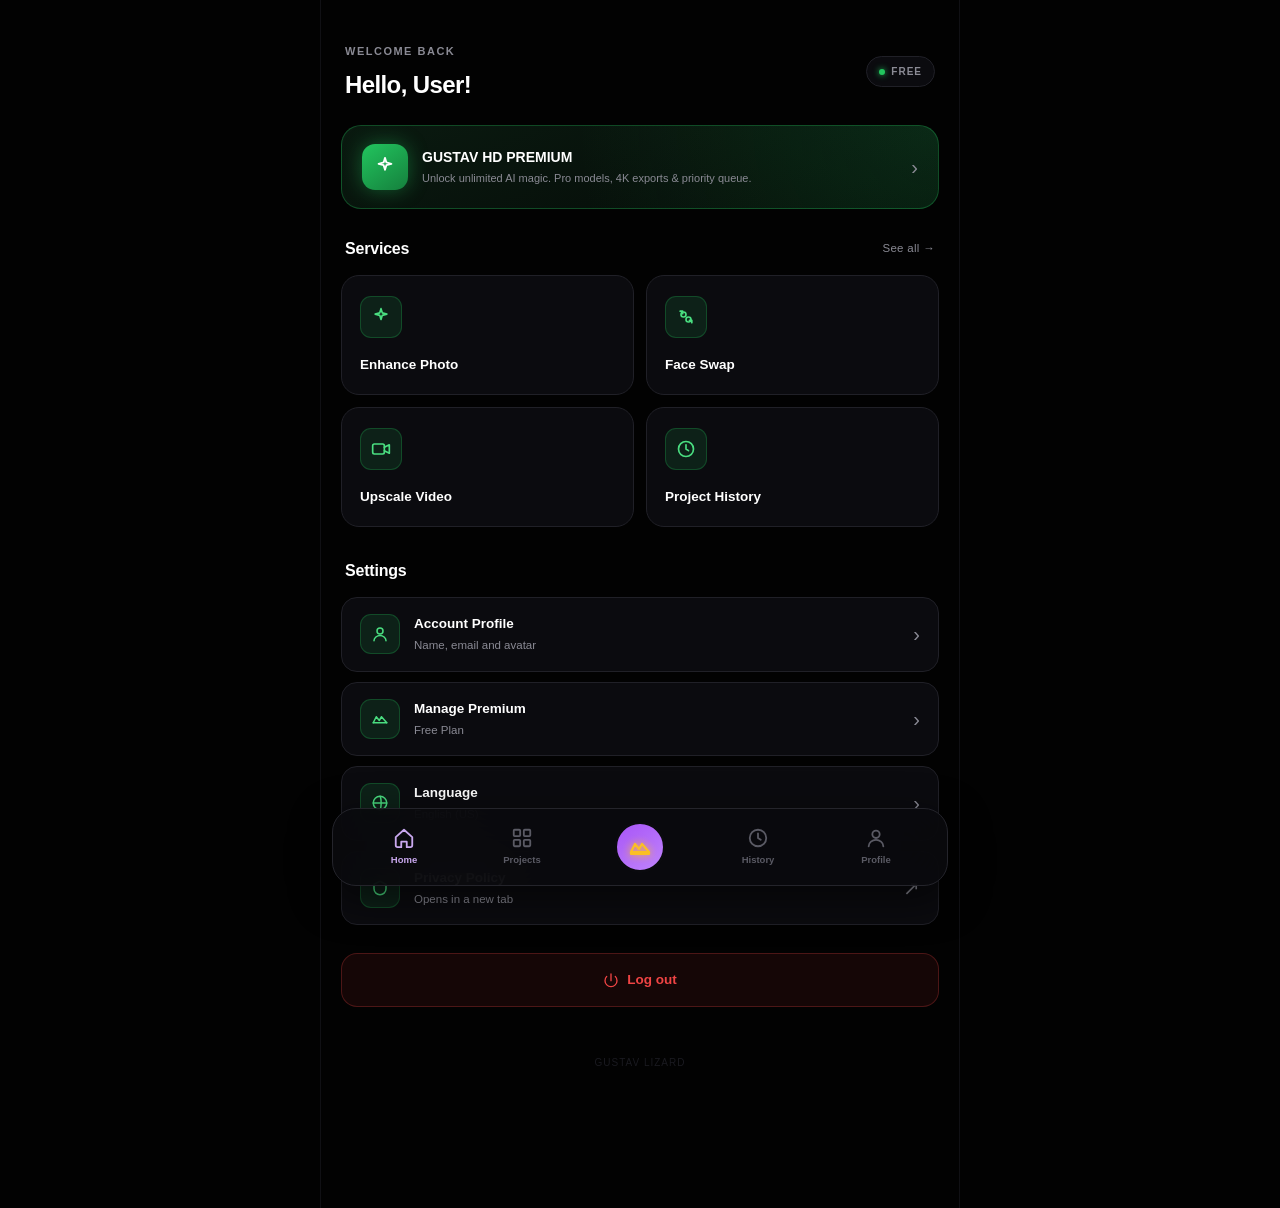
==== commit 8995c1bb: "Update index.html" ====
--- a/index.html
+++ b/index.html
@@ -18,7 +18,6 @@
 body{background:var(--bg);color:var(--text);font-family:'Inter',-apple-system,BlinkMacSystemFont,'SF Pro Display','Segoe UI',sans-serif;font-size:14px;line-height:1.5;min-height:100vh;-webkit-font-smoothing:antialiased;overflow-x:hidden}
 button{font:inherit;color:inherit;border:0;cursor:pointer;background:none}
 
-/* BG ANIMATION */
 .bg-animation{position:fixed;inset:0;z-index:0;overflow:hidden;pointer-events:none;display:none}
 .bg-animation.show{display:block}
 .nebula{position:absolute;top:-20%;left:-20%;width:140%;height:140%;background:radial-gradient(circle at 30% 40%,rgba(84,37,143,.35) 0%,transparent 40%),radial-gradient(circle at 70% 60%,rgba(168,85,247,.25) 0%,transparent 45%),radial-gradient(circle at 50% 80%,rgba(59,23,109,.3) 0%,transparent 40%);filter:blur(60px);animation:nebulaMove 25s ease-in-out infinite;will-change:transform}
@@ -28,13 +27,11 @@
 @keyframes starMove{0%{transform:translateY(-10vh)}100%{transform:translateY(110vh)}}
 @keyframes starTwinkle{0%,100%{opacity:.3}50%{opacity:1}}
 
-/* APP */
 .app{width:100%;max-width:640px;min-height:100vh;margin:0 auto;padding:32px 20px 130px;position:relative;z-index:1}
 .page{display:none;animation:fadeUp .35s ease}
 .page.active{display:block}
 @keyframes fadeUp{from{opacity:0;transform:translateY(10px)}to{opacity:1;transform:translateY(0)}}
 
-/* GREETING */
 .greeting{padding:8px 4px 22px;display:flex;align-items:center;justify-content:space-between;gap:12px}
 .greeting small{font-size:11px;color:var(--text2);letter-spacing:1.5px;text-transform:uppercase;font-weight:600}
 .greeting h2{font-size:24px;font-weight:800;color:#fff;letter-spacing:-.6px;margin-top:6px}
@@ -43,7 +40,6 @@
 body[data-mode="premium"] .mode-badge .mb-dot{background:var(--neon);box-shadow:0 0 6px var(--neon)}
 body[data-mode="premium"] .mode-badge{color:#c9a8ee;border-color:rgba(109,61,184,.5);background:rgba(59,23,109,.25)}
 
-/* PREMIUM BANNER */
 .premium-banner{border-radius:var(--radius);padding:18px 20px;display:flex;align-items:center;gap:14px;margin-bottom:28px;border:1px solid;transition:.3s;position:relative;overflow:hidden;cursor:pointer}
 .premium-banner.free{background:radial-gradient(circle at 100% 0%,rgba(34,197,94,.15),transparent 60%),linear-gradient(160deg,#0a1a10 0%,#050a07 100%);border-color:rgba(34,197,94,.3)}
 .premium-banner.free .banner-icon{background:linear-gradient(145deg,#22c55e,#15803d);box-shadow:0 0 20px rgba(34,197,94,.4)}
@@ -57,13 +53,11 @@
 .banner-text small{font-size:11px;color:var(--text2);display:block;margin-top:3px;line-height:1.4}
 .banner-arrow{color:var(--text2);font-size:20px}
 
-/* SECTION HEAD */
 .section-head{display:flex;align-items:center;justify-content:space-between;margin:0 4px 14px}
 .section-head h3{font-size:16px;font-weight:700;color:#fff;letter-spacing:-.2px}
 .section-head a{font-size:11.5px;color:var(--text2);letter-spacing:.3px;cursor:pointer;transition:.2s}
 .section-head a:hover{color:#c9a8ee}
 
-/* SERVICES */
 .services{display:grid;grid-template-columns:1fr 1fr;gap:12px;margin-bottom:32px}
 .service{padding:20px 18px;border-radius:18px;background:var(--panel);border:1px solid var(--line);display:flex;flex-direction:column;gap:14px;text-align:left;transition:.22s;min-height:120px;justify-content:space-between;cursor:pointer}
 .service:hover{border-color:rgba(109,61,184,.4);transform:translateY(-2px)}
@@ -74,7 +68,6 @@
 .service-icon .ico{width:20px;height:20px;stroke:currentColor;stroke-width:2;fill:none;stroke-linecap:round;stroke-linejoin:round}
 .service b{font-size:13.5px;font-weight:600;color:#fff;line-height:1.35}
 
-/* SETTINGS */
 .settings-list{display:flex;flex-direction:column;gap:10px;margin-bottom:28px}
 .setting-item{display:flex;align-items:center;gap:14px;padding:16px 18px;background:var(--panel);border:1px solid var(--line);border-radius:16px;width:100%;text-align:left;transition:.2s;cursor:pointer}
 .setting-item:hover{border-color:rgba(109,61,184,.4);transform:translateY(-1px)}
@@ -87,12 +80,10 @@
 .setting-item .s-text span{font-size:11.5px;color:var(--text2);display:block;margin-top:3px}
 .setting-item .s-arrow{color:var(--text2);font-size:20px}
 
-/* LOGOUT */
 .logout{width:100%;padding:16px;border-radius:16px;background:rgba(80,20,20,.25);border:1px solid rgba(239,68,68,.25);color:var(--red);font-size:13.5px;font-weight:700;display:flex;align-items:center;justify-content:center;gap:8px;transition:.2s;margin-bottom:16px}
 .logout:hover{background:rgba(80,20,20,.4);border-color:rgba(239,68,68,.5)}
 .logout .ico{width:16px;height:16px;stroke:currentColor;stroke-width:2;fill:none;stroke-linecap:round;stroke-linejoin:round}
 
-/* SUB HEADER */
 .sub-header{display:flex;align-items:center;gap:14px;padding:4px 0 24px}
 .sub-back{width:44px;height:44px;border-radius:50%;background:var(--panel);border:1px solid var(--line);display:grid;place-items:center;transition:.2s;flex-shrink:0}
 .sub-back:hover{border-color:var(--accent);transform:scale(1.05)}
@@ -101,7 +92,6 @@
 .sub-title .st-ico{color:var(--pale);width:20px;height:20px;stroke:currentColor;stroke-width:2;fill:none;stroke-linecap:round;stroke-linejoin:round}
 .sub-chip{padding:7px 12px;border-radius:999px;border:1px solid rgba(109,61,184,.5);color:#c9a8ee;font-size:9.5px;font-weight:800;letter-spacing:1.2px;background:rgba(59,23,109,.22);flex-shrink:0}
 
-/* UPLOAD */
 .upload{display:block;border:1.5px dashed #2a2a33;border-radius:var(--radius);padding:48px 24px;text-align:center;background:var(--panel);transition:.25s;cursor:pointer;margin-bottom:18px}
 .upload:hover{border-color:rgba(109,61,184,.6);background:#0e0d13}
 .upload-ico{width:64px;height:64px;border-radius:17px;display:grid;place-items:center;margin:0 auto 18px;transition:.3s}
@@ -111,7 +101,6 @@
 .upload b{font-size:16px;display:block;color:#fff;font-weight:700}
 .upload small{font-size:12px;color:var(--text2);display:block;margin-top:8px}
 
-/* PREVIEW */
 .preview{display:none;border-radius:var(--radius);overflow:hidden;background:var(--panel);border:1px solid var(--line);margin-bottom:20px}
 .preview.show{display:block}
 .preview img{width:100%;display:block;aspect-ratio:16/11;object-fit:cover;background:#111}
@@ -122,7 +111,6 @@
 .remove:hover{color:#e07a7a;border-color:#3a2020}
 .remove .ico{width:16px;height:16px;stroke:currentColor;stroke-width:2;fill:none;stroke-linecap:round;stroke-linejoin:round}
 
-/* RES GRID */
 .res-grid{display:grid;grid-template-columns:1fr 1fr;gap:14px;margin-bottom:28px}
 .res{padding:22px 20px;border-radius:17px;background:var(--panel);border:1.5px solid var(--line);text-align:left;transition:.22s;cursor:pointer;position:relative;overflow:hidden}
 .res:hover{border-color:rgba(109,61,184,.4)}
@@ -136,7 +124,6 @@
 .res .lock-badge{position:absolute;top:12px;right:12px;color:var(--muted)}
 .res .lock-badge .ico{width:14px;height:14px;stroke:currentColor;stroke-width:2;fill:none;stroke-linecap:round;stroke-linejoin:round}
 
-/* BUTTONS */
 .btn-primary{position:relative;width:100%;padding:18px 22px;border-radius:14px;background:var(--purple);color:#fff;font-size:13.5px;font-weight:800;letter-spacing:.6px;display:flex;align-items:center;justify-content:center;gap:10px;overflow:hidden;transition:.18s;box-shadow:0 8px 24px rgba(84,37,143,.4)}
 .btn-primary:hover{background:#6330a5;transform:translateY(-1px);box-shadow:0 12px 32px rgba(84,37,143,.55)}
 .btn-primary:active{transform:scale(.98)}
@@ -148,7 +135,6 @@
 .btn-secondary:active{transform:scale(.98)}
 .btn-secondary .ico{width:16px;height:16px;stroke:currentColor;stroke-width:2;fill:none;stroke-linecap:round;stroke-linejoin:round;flex-shrink:0}
 
-/* LOADING */
 .loading-wrap{display:flex;flex-direction:column;align-items:center;justify-content:center;padding:40px 20px;text-align:center;gap:24px}
 .orbit{width:180px;height:180px;position:relative;display:grid;place-items:center}
 .orbit .ring{position:absolute;inset:0;border-radius:50%;border:2px solid transparent;border-top-color:var(--neon);border-right-color:rgba(168,85,247,.2);animation:spin 3.5s linear infinite}
@@ -162,7 +148,6 @@
 .progress{width:100%;max-width:340px;height:8px;background:#17171c;border-radius:10px;overflow:hidden;margin-top:8px}
 .progress i{display:block;height:100%;width:0%;background:linear-gradient(90deg,var(--purple),var(--neon));border-radius:10px;transition:width .3s;box-shadow:0 0 12px rgba(168,85,247,.6)}
 
-/* RESULT */
 .result-card{border-radius:var(--radius);overflow:hidden;background:var(--panel);border:1px solid var(--line);margin-bottom:20px}
 .result-card img{width:100%;display:block;aspect-ratio:16/11;object-fit:cover;background:#111}
 .result-info{padding:16px 20px;border-top:1px solid var(--line);display:flex;flex-direction:column;gap:10px}
@@ -172,11 +157,9 @@
 .result-status{display:flex;align-items:center;gap:8px;color:var(--green);font-size:13px;font-weight:700;margin-bottom:18px;padding:0 4px}
 .result-status .ico{width:18px;height:18px;stroke:currentColor;stroke-width:2.5;fill:none;stroke-linecap:round;stroke-linejoin:round}
 
-/* TOAST */
 .toast{position:fixed;left:50%;bottom:110px;transform:translate(-50%,16px);background:rgba(16,16,22,.96);border:1px solid rgba(109,61,184,.35);border-radius:14px;padding:12px 18px;font-size:12.5px;color:var(--soft);opacity:0;pointer-events:none;transition:.28s;white-space:nowrap;z-index:100;box-shadow:0 10px 30px rgba(0,0,0,.6);font-weight:600;backdrop-filter:blur(12px)}
 .toast.show{opacity:1;transform:translate(-50%,0)}
 
-/* BOTTOM NAV */
 .bottom-nav{position:fixed;left:50%;bottom:14px;transform:translateX(-50%);width:min(calc(100% - 24px),616px);padding:10px 12px;border-radius:24px;background:rgba(10,10,14,.92);border:1px solid #24242b;backdrop-filter:blur(22px);-webkit-backdrop-filter:blur(22px);display:grid;grid-template-columns:repeat(5,1fr);align-items:center;z-index:50;box-shadow:0 12px 40px rgba(0,0,0,.6)}
 .nav{padding:8px 2px;border-radius:14px;color:#5a5a64;font-size:9.5px;font-weight:600;display:flex;flex-direction:column;align-items:center;gap:4px;transition:.2s}
 .nav:hover{color:#9a7fc0}
@@ -192,7 +175,6 @@
 @keyframes fabRingSpin{to{transform:rotate(360deg)}}
 @keyframes shimmer{0%{left:-100%}100%{left:200%}}
 
-/* OWNER */
 .owner-indicator{position:fixed;top:20px;left:20px;padding:7px 12px;border-radius:999px;background:linear-gradient(145deg,var(--neon),var(--purple));color:#fff;font-size:9.5px;font-weight:800;letter-spacing:1.2px;z-index:60;display:none;align-items:center;gap:6px;box-shadow:0 0 20px rgba(168,85,247,.55);cursor:pointer}
 .owner-indicator.show{display:inline-flex}
 .owner-indicator .oi-dot{width:6px;height:6px;border-radius:50%;background:#fff;animation:pulse 1.5s infinite}
@@ -266,7 +248,7 @@
 </head>
 <body data-mode="free">
 
-<div class="bg-animation show" id="bgAnimation">
+<div class="bg-animation" id="bgAnimation">
   <div class="nebula"></div>
   <div class="stars" id="stars"></div>
 </div>
@@ -277,7 +259,6 @@
 
 <main class="app">
 
-<!-- HOME -->
 <section class="page active" id="page-home">
   <div class="greeting">
     <div>
@@ -360,7 +341,6 @@
   </div>
 </section>
 
-<!-- ENHANCE 2A -->
 <section class="page" id="page-enhance">
   <header class="sub-header">
     <button class="sub-back" onclick="goTo('home')"><svg class="ico" viewBox="0 0 24 24"><path d="M19 12H5M12 19l-7-7 7-7"/></svg></button>
@@ -404,7 +384,6 @@
   </button>
 </section>
 
-<!-- LOADING 2B -->
 <section class="page" id="page-loading">
   <header class="sub-header">
     <button class="sub-back" onclick="cancelProcess()"><svg class="ico" viewBox="0 0 24 24"><path d="M19 12H5M12 19l-7-7 7-7"/></svg></button>
@@ -425,7 +404,6 @@
   </div>
 </section>
 
-<!-- RESULT 2C -->
 <section class="page" id="page-result">
   <header class="sub-header">
     <button class="sub-back" onclick="goTo('home')"><svg class="ico" viewBox="0 0 24 24"><path d="M19 12H5M12 19l-7-7 7-7"/></svg></button>
@@ -465,7 +443,6 @@
   </button>
 </section>
 
-<!-- PREMIUM -->
 <section class="page" id="page-premium">
   <header class="sub-header">
     <button class="sub-back" onclick="goTo('home')"><svg class="ico" viewBox="0 0 24 24"><path d="M19 12H5M12 19l-7-7 7-7"/></svg></button>
@@ -508,7 +485,6 @@
   </div>
 </section>
 
-<!-- PROJECTS -->
 <section class="page" id="page-projects">
   <div class="empty-state">
     <div class="empty-ico"><svg class="ico" viewBox="0 0 24 24"><rect x="3" y="3" width="7" height="7" rx="1"/><rect x="14" y="3" width="7" height="7" rx="1"/><rect x="3" y="14" width="7" height="7" rx="1"/><rect x="14" y="14" width="7" height="7" rx="1"/></svg></div>
@@ -517,7 +493,6 @@
   </div>
 </section>
 
-<!-- HISTORY -->
 <section class="page" id="page-history">
   <div class="empty-state">
     <div class="empty-ico"><svg class="ico" viewBox="0 0 24 24"><circle cx="12" cy="12" r="9"/><path d="M12 7v5l3 2"/></svg></div>
@@ -526,7 +501,6 @@
   </div>
 </section>
 
-<!-- PROFILE -->
 <section class="page" id="page-profile">
   <div class="profile-card">
     <div class="profile-avatar">G</div>
@@ -542,7 +516,6 @@
 
 </main>
 
-<!-- BOTTOM NAV -->
 <nav class="bottom-nav" id="bottomNav">
   <button class="nav active" data-nav="home" onclick="goTo('home')">
     <svg class="ico" viewBox="0 0 24 24"><path d="M3 11l9-8 9 8v9a2 2 0 0 1-2 2h-4v-6H9v6H5a2 2 0 0 1-2-2v-9z"/></svg>
@@ -566,7 +539,6 @@
   </button>
 </nav>
 
-<!-- OWNER PANEL -->
 <div class="owner-panel" id="ownerPanel">
   <div class="owner-sheet">
     <div class="owner-header">
@@ -626,8 +598,15 @@
   navs.forEach(n=>n.classList.toggle('active',n.dataset.nav===name));
   const hideNav=['enhance','loading','result'].includes(name);
   bottomNav.style.display=hideNav?'none':'grid';
-  if(name==='home')bgAnimation.classList.add('show');
-  else bgAnimation.classList.remove('show');
+  updateBg(name);
+}
+
+function updateBg(pageName){
+  if(pageName === 'home' && mode === 'premium'){
+    bgAnimation.classList.add('show');
+  } else {
+    bgAnimation.classList.remove('show');
+  }
 }
 
 const STAR_COUNT=60;
@@ -757,9 +736,9 @@
     desc.textContent='selamat menikmati!';
     sub.textContent='Premium Active - Tahunan';
     badge.textContent='PREMIUM';
-    chips.forEach(id=>{const el=document.getElementById(id);if(el)el.textContent='PREMIUM'});
-    document.querySelectorAll('.res').forEach(r=>r.classList.remove('locked'));
-    document.querySelectorAll('.lock-badge').forEach(b=>b.style.display='none');
+    chips.forEach(id=>'));
+{const el=document.getElementById(id);if   (el)el.textContent='PRE documentMIUM'});
+.querySelector    document.querySelectorAll('.res').AllforEach(r=>r.classList.remove('locked('.lock-badge').forEach(b=>b.style.display='none');
   }else{
     banner.classList.remove('premium');banner.classList.add('free');
     icon.innerHTML='<svg class="ico" viewBox="0 0 24 24"><path d="M12 2l1.5 5L19 8.5 13.5 10 12 15l-1.5-5L5 8.5 10.5 7 12 2z"/></svg>';
@@ -773,6 +752,8 @@
     });
     document.querySelectorAll('.lock-badge').forEach(b=>b.style.display='flex');
   }
+  const currentPage=document.querySelector('.page.active')?.id.replace('page-','');
+  updateBg(currentPage);
 }
 
 let secretTapCount=0,secretTapTimer;
@@ -832,6 +813,8 @@
 
 applyMode();
 createStars();
+updateBg('home');
+
 const params=new URLSearchParams(window.location.search);
 if(params.get('owner')==='1')activateOwner(true);
 
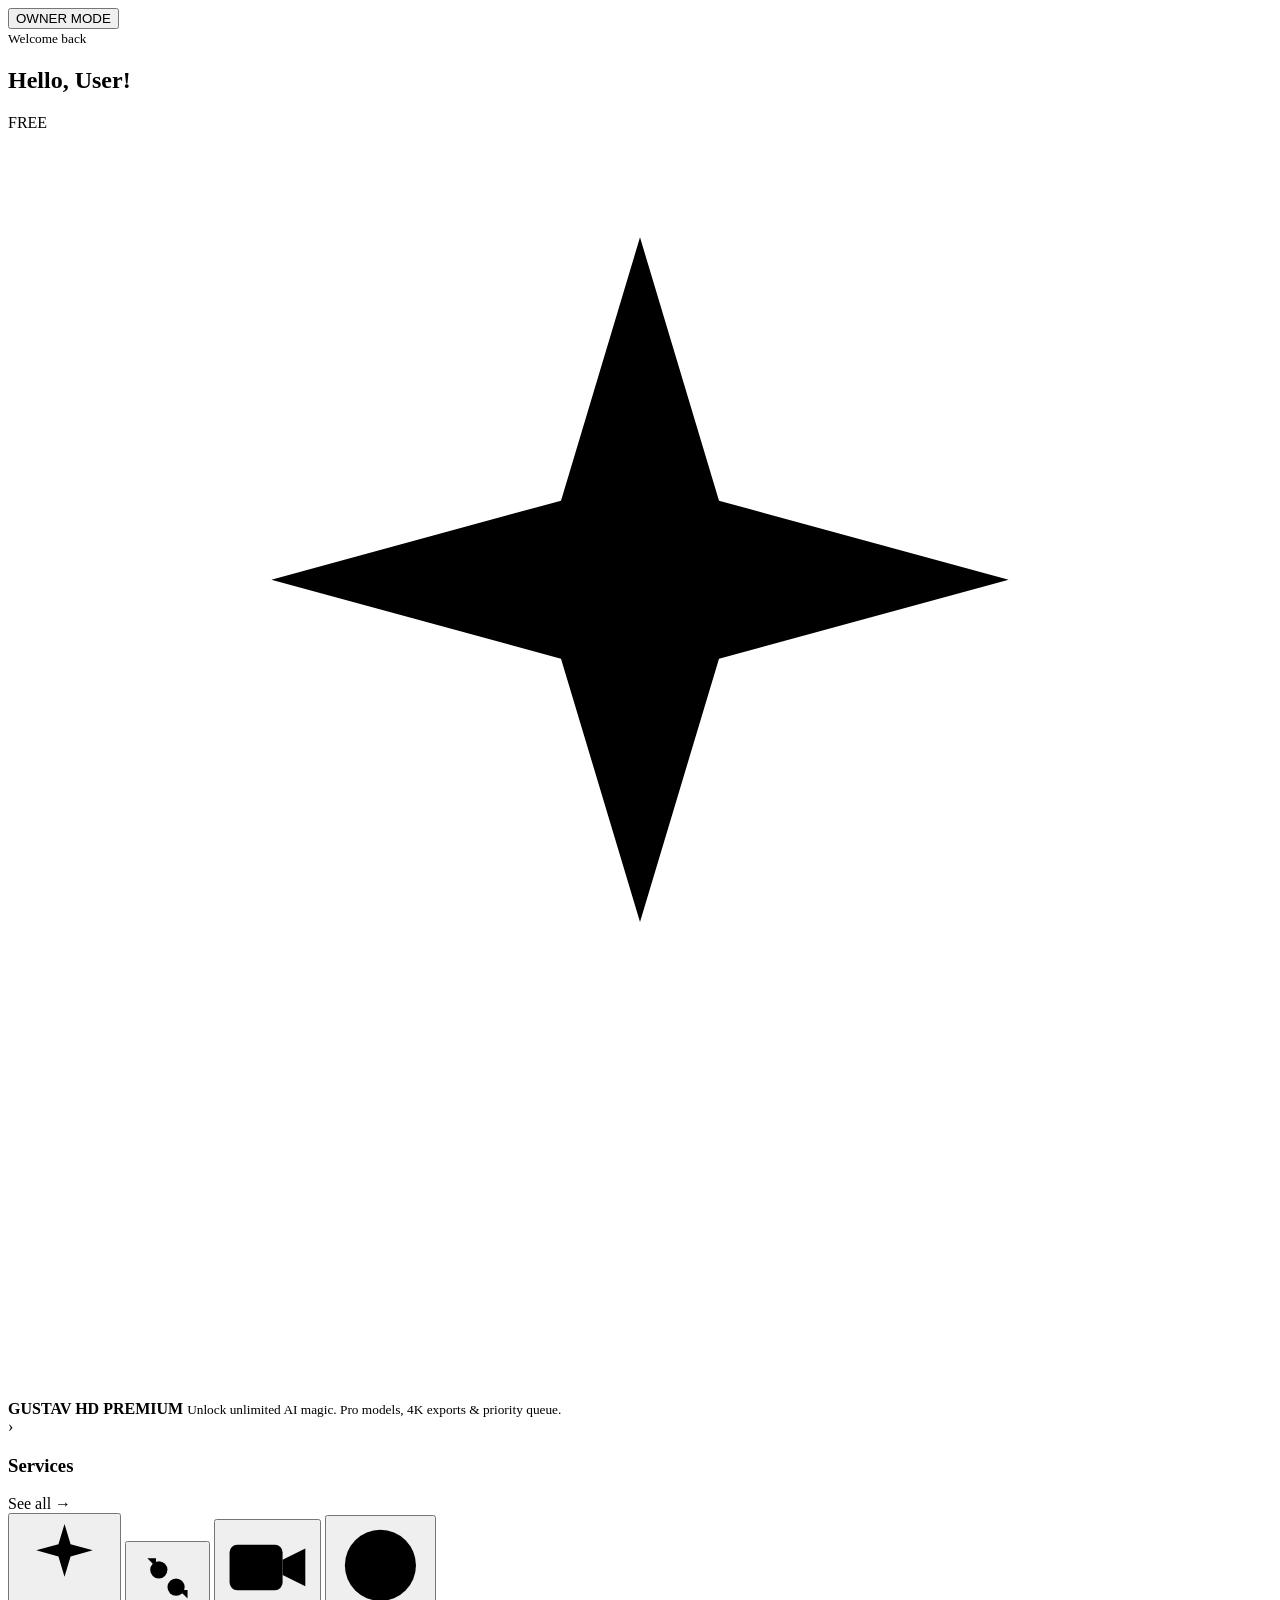
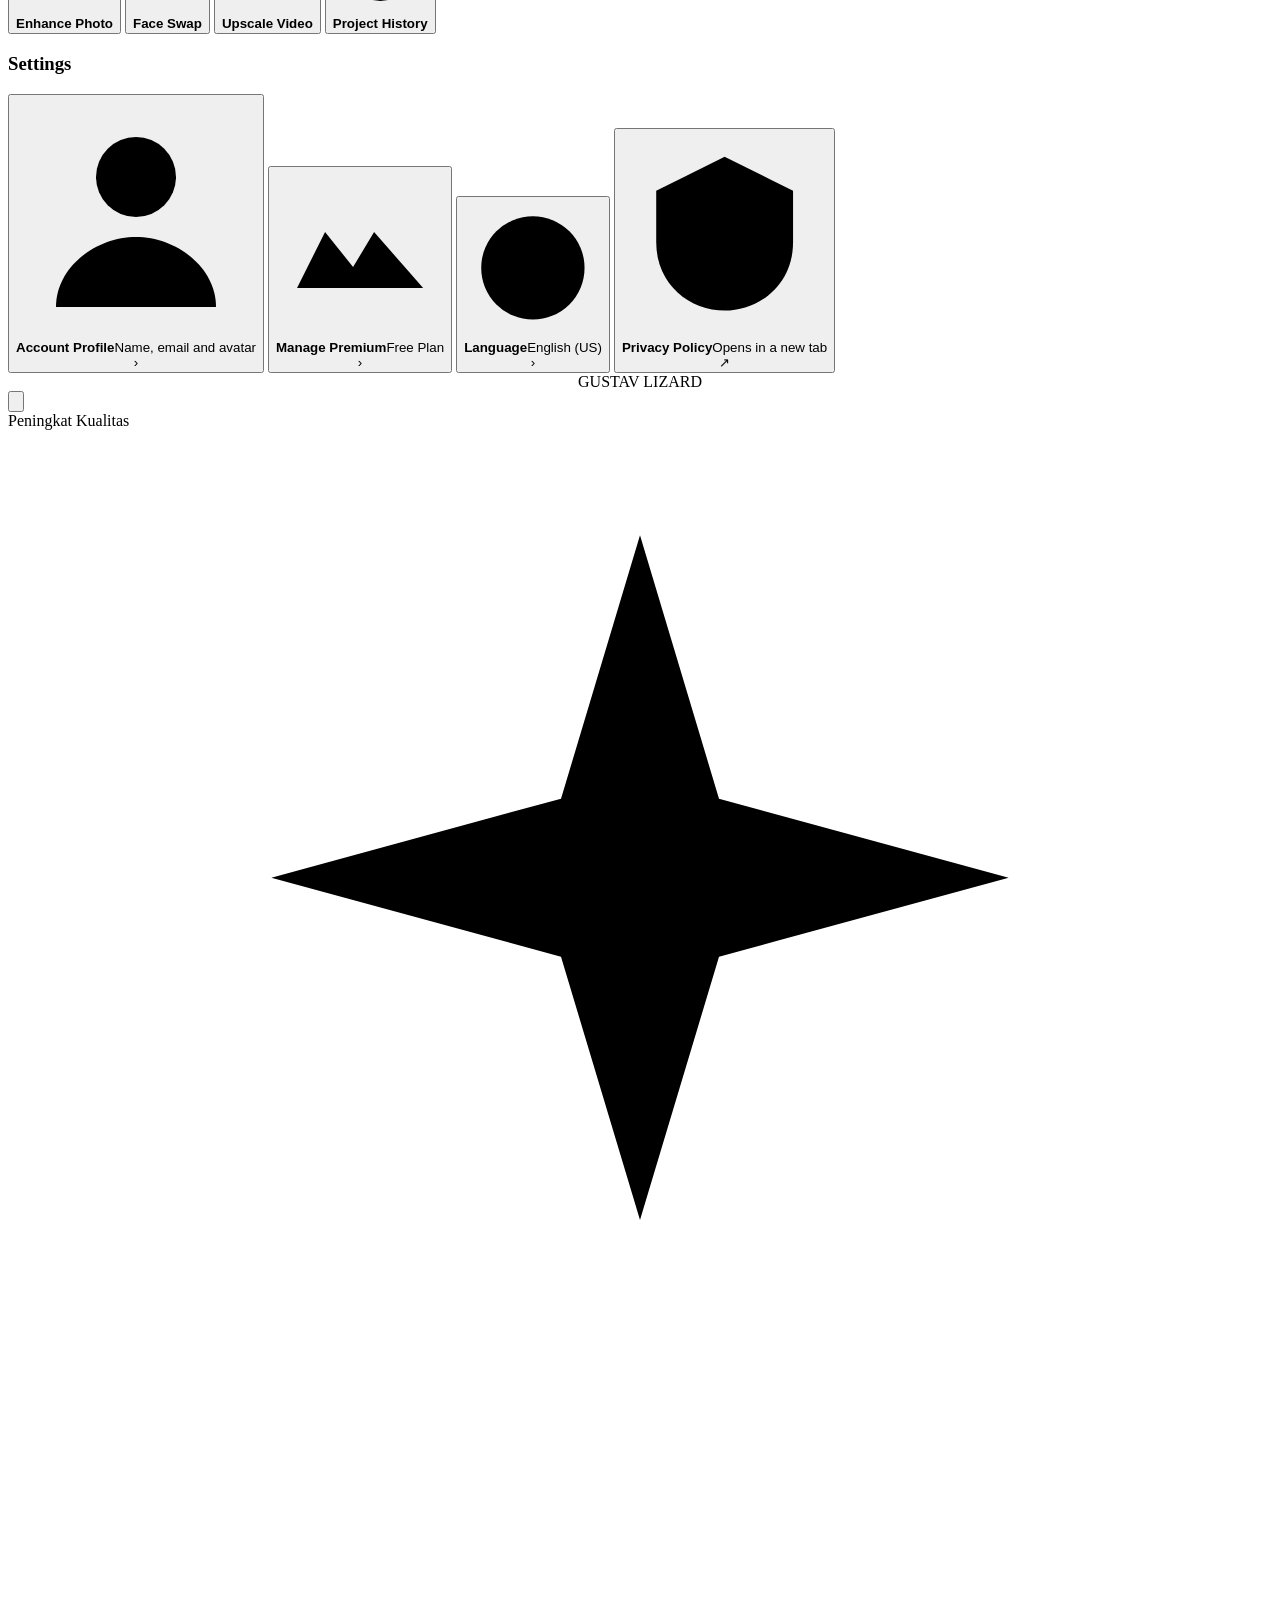
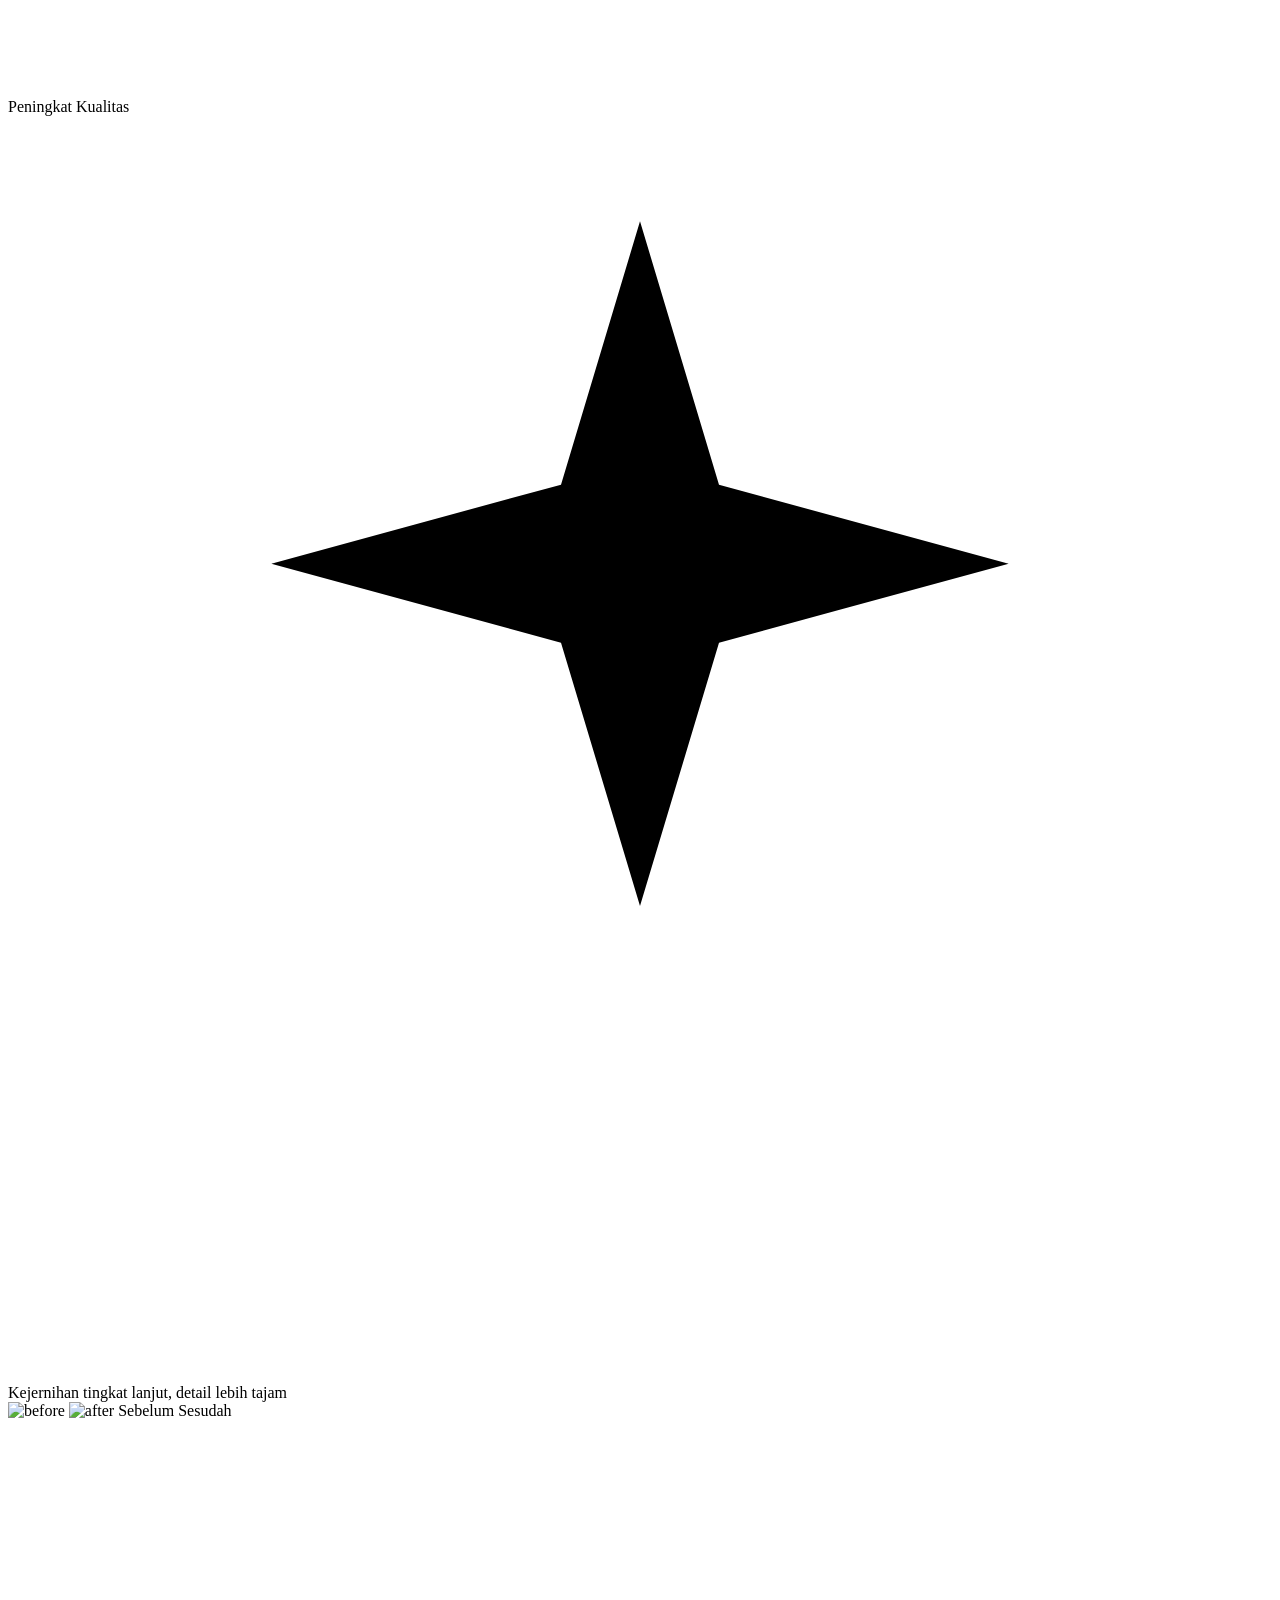
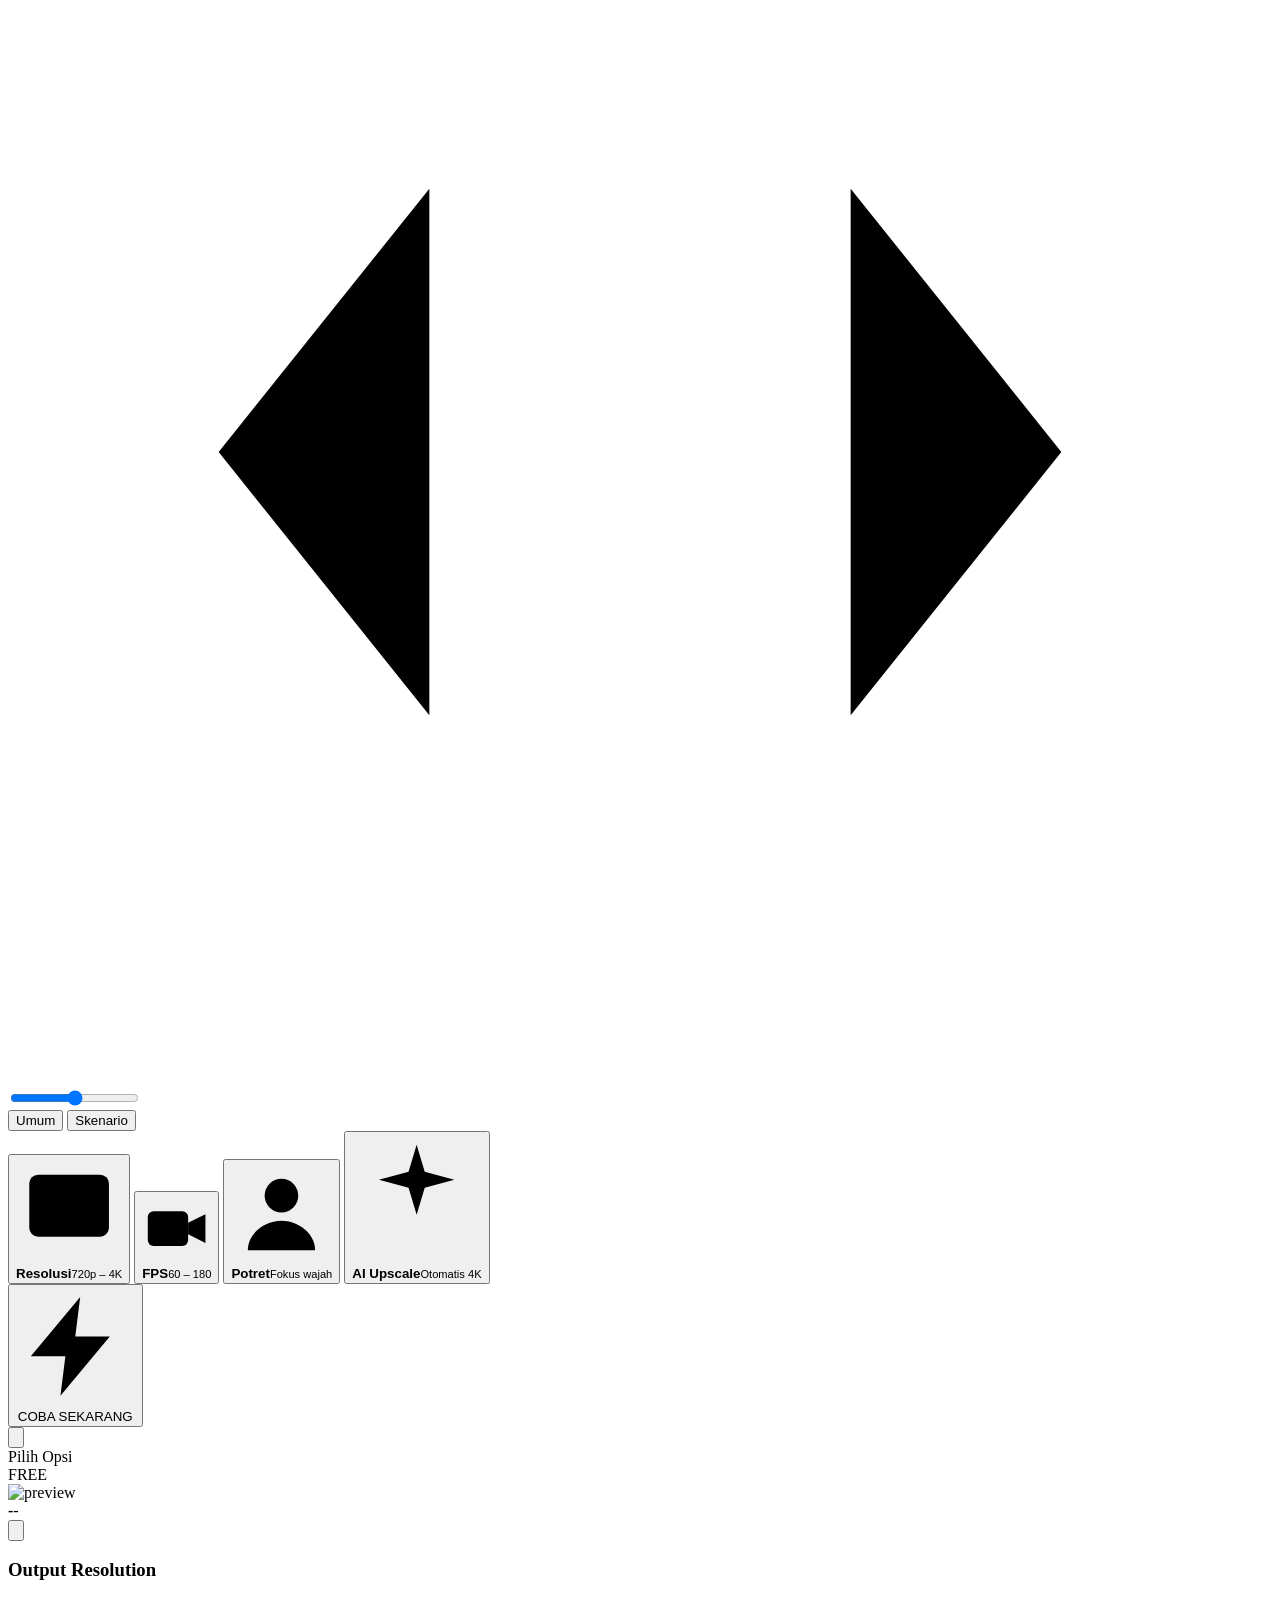
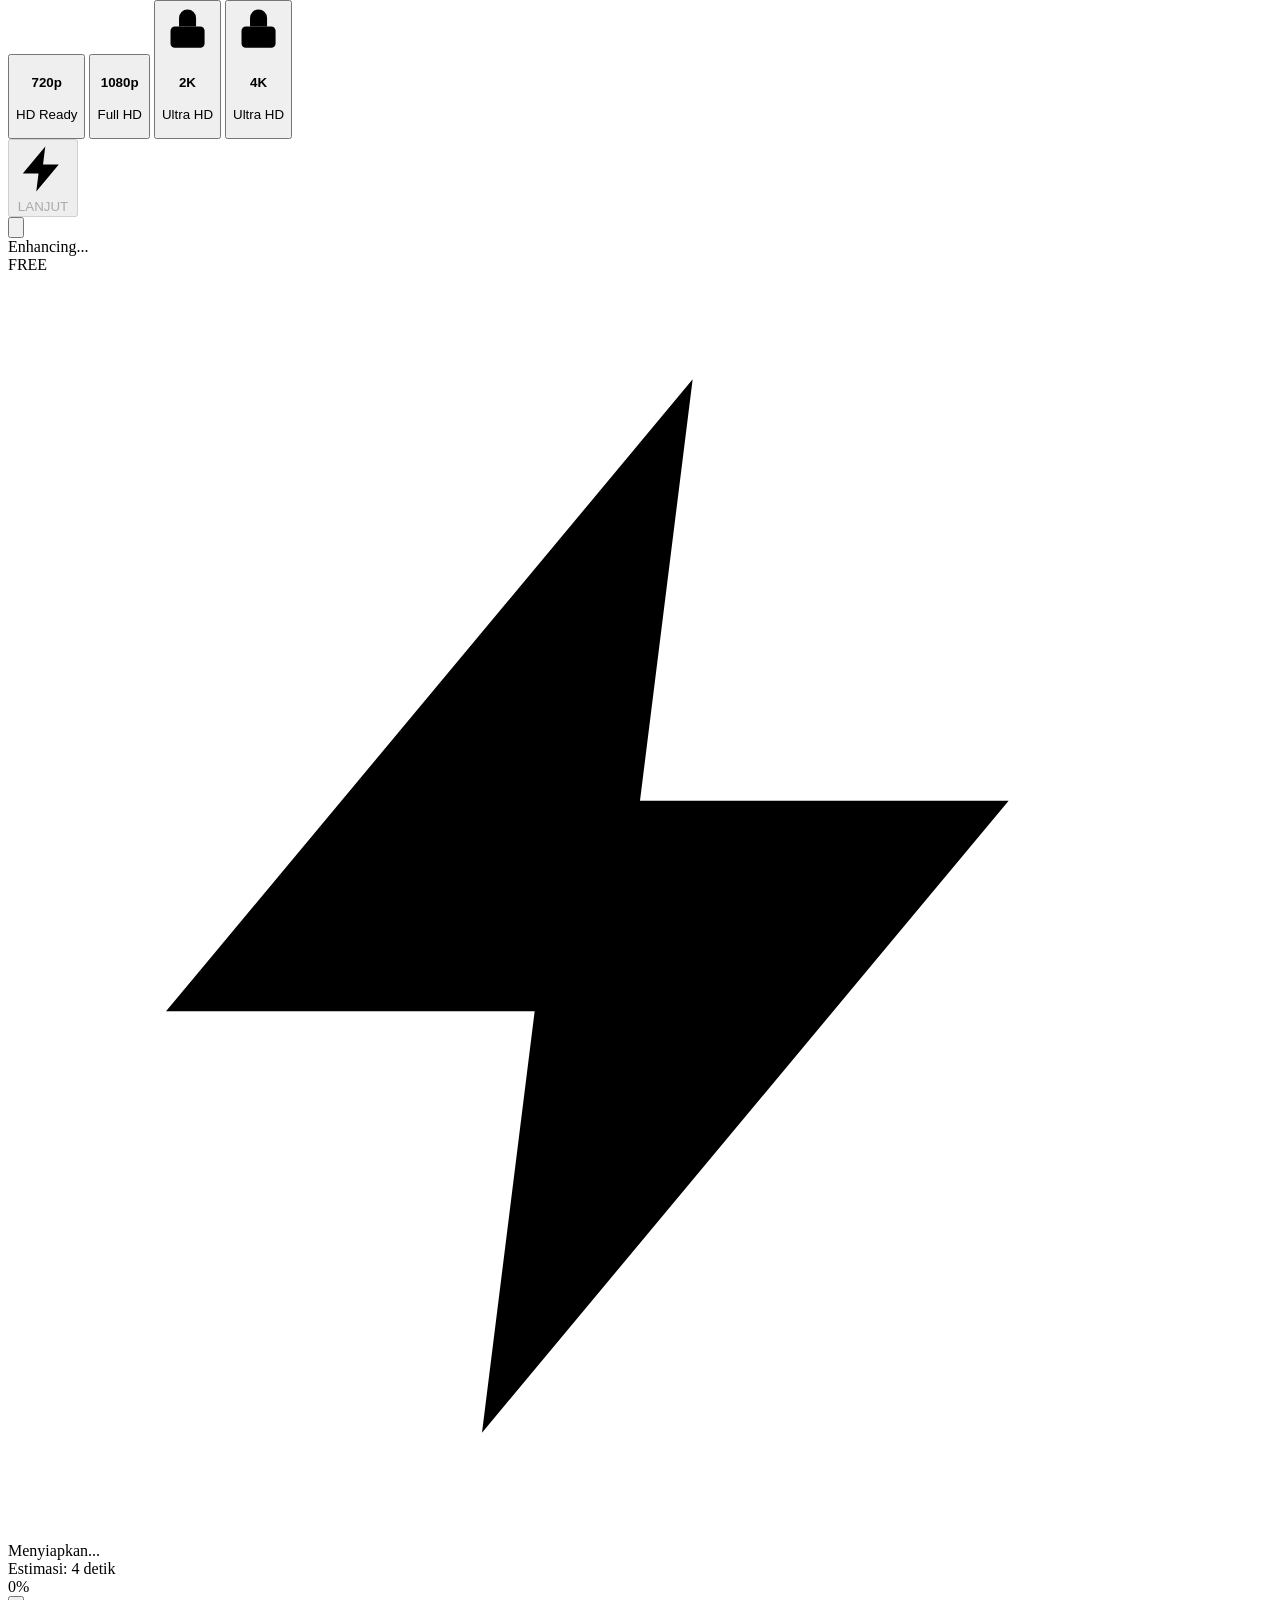
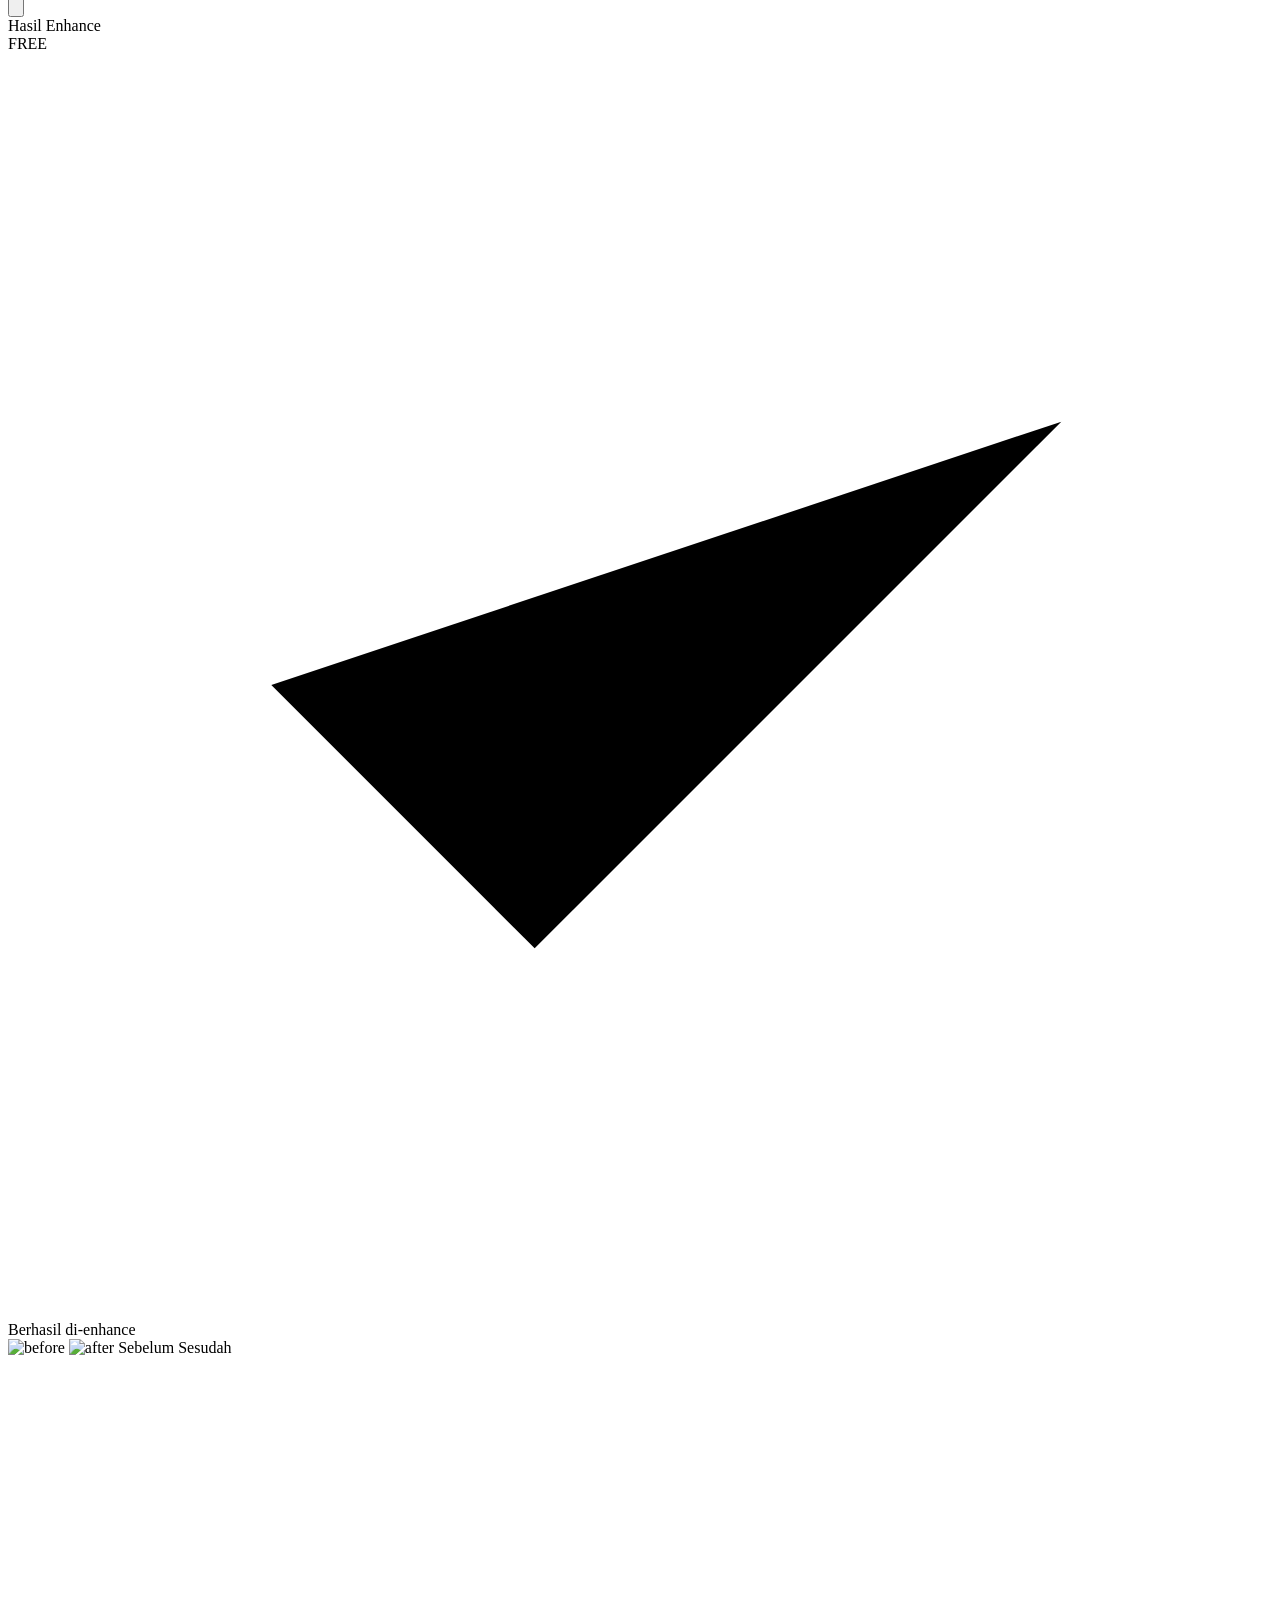
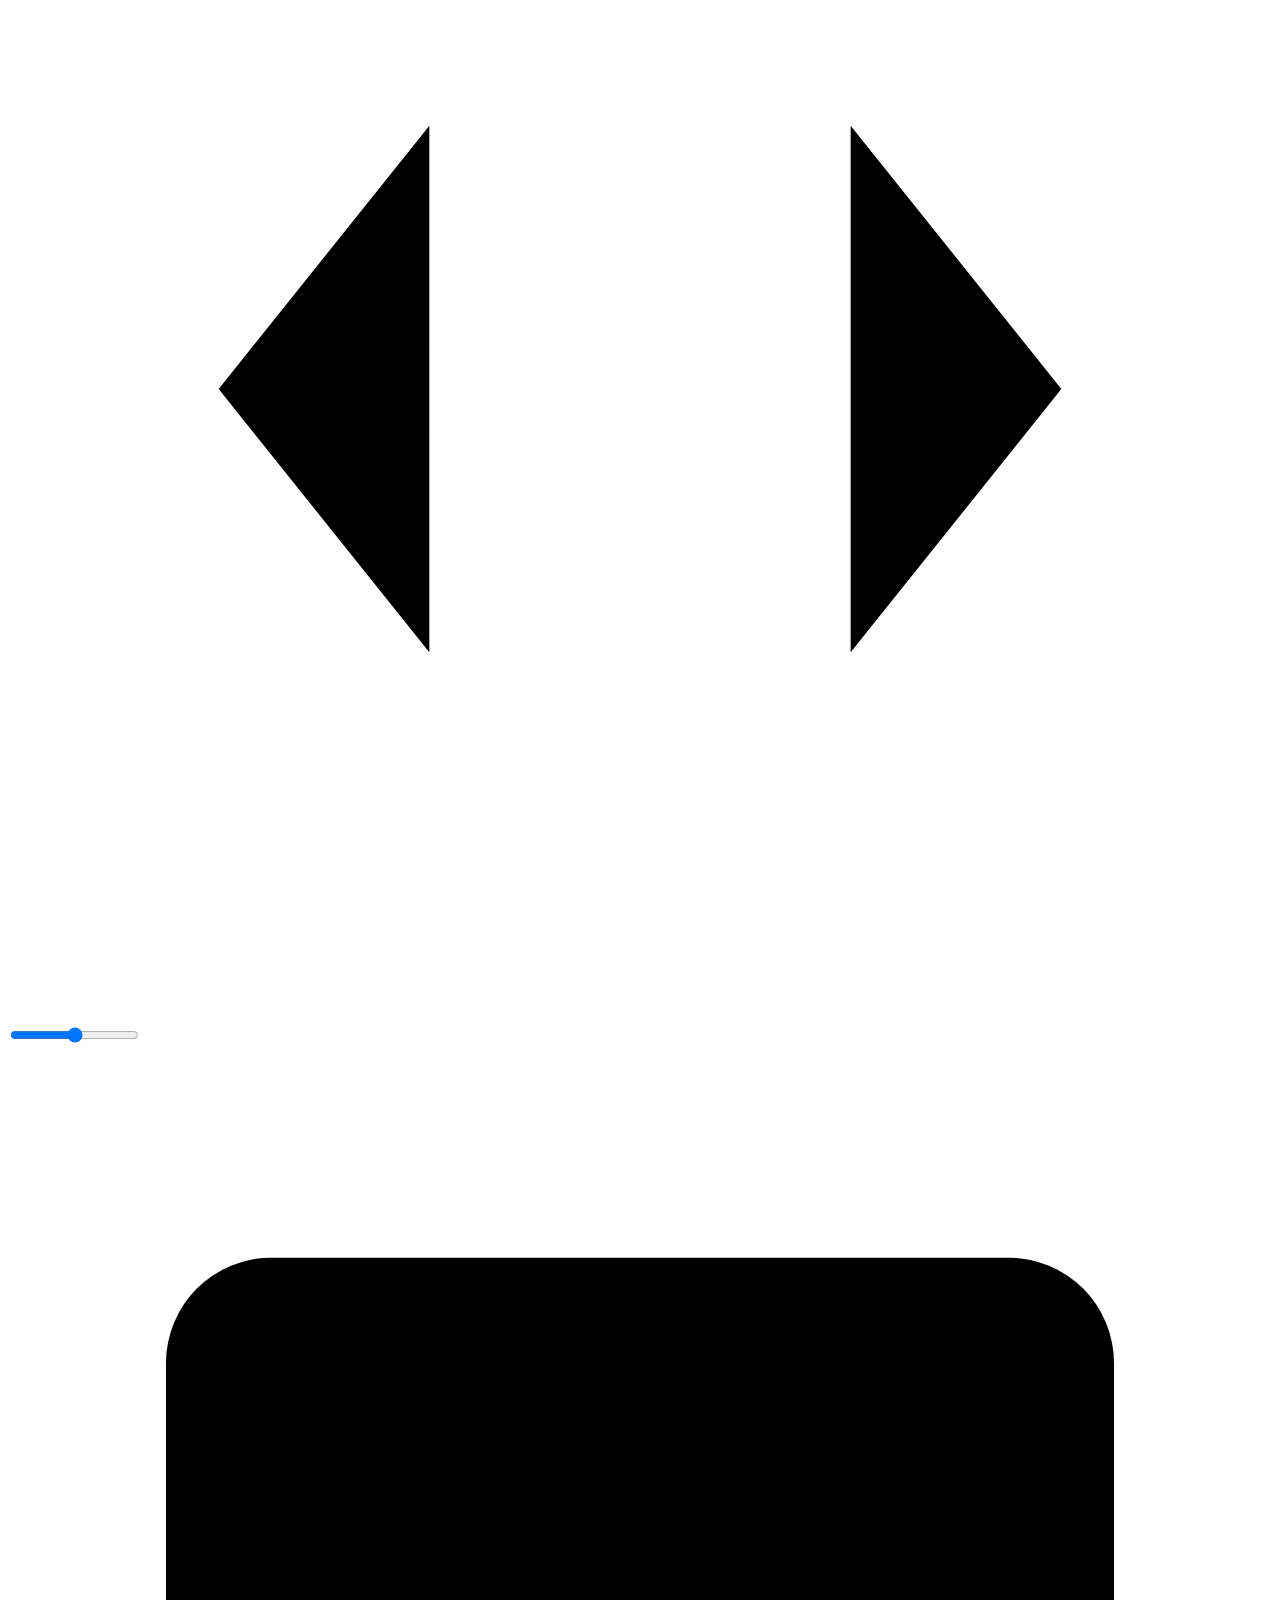
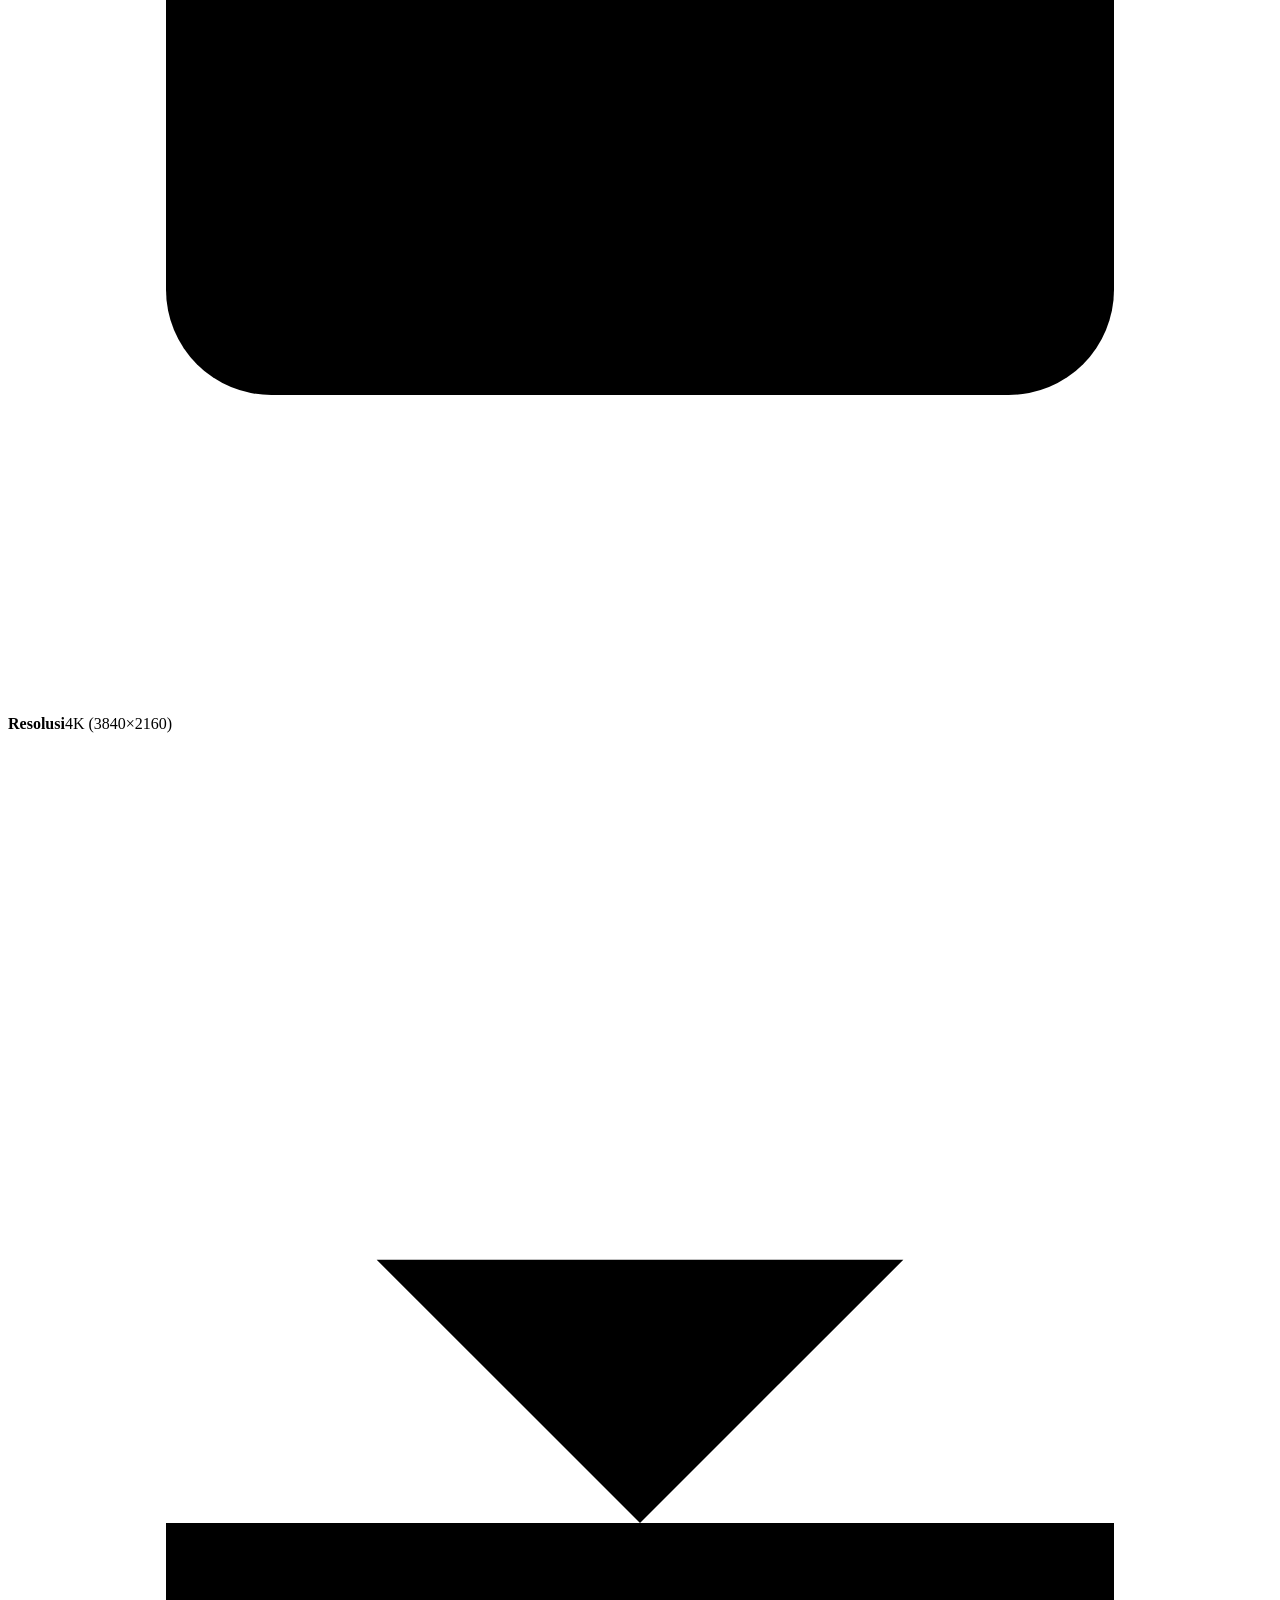
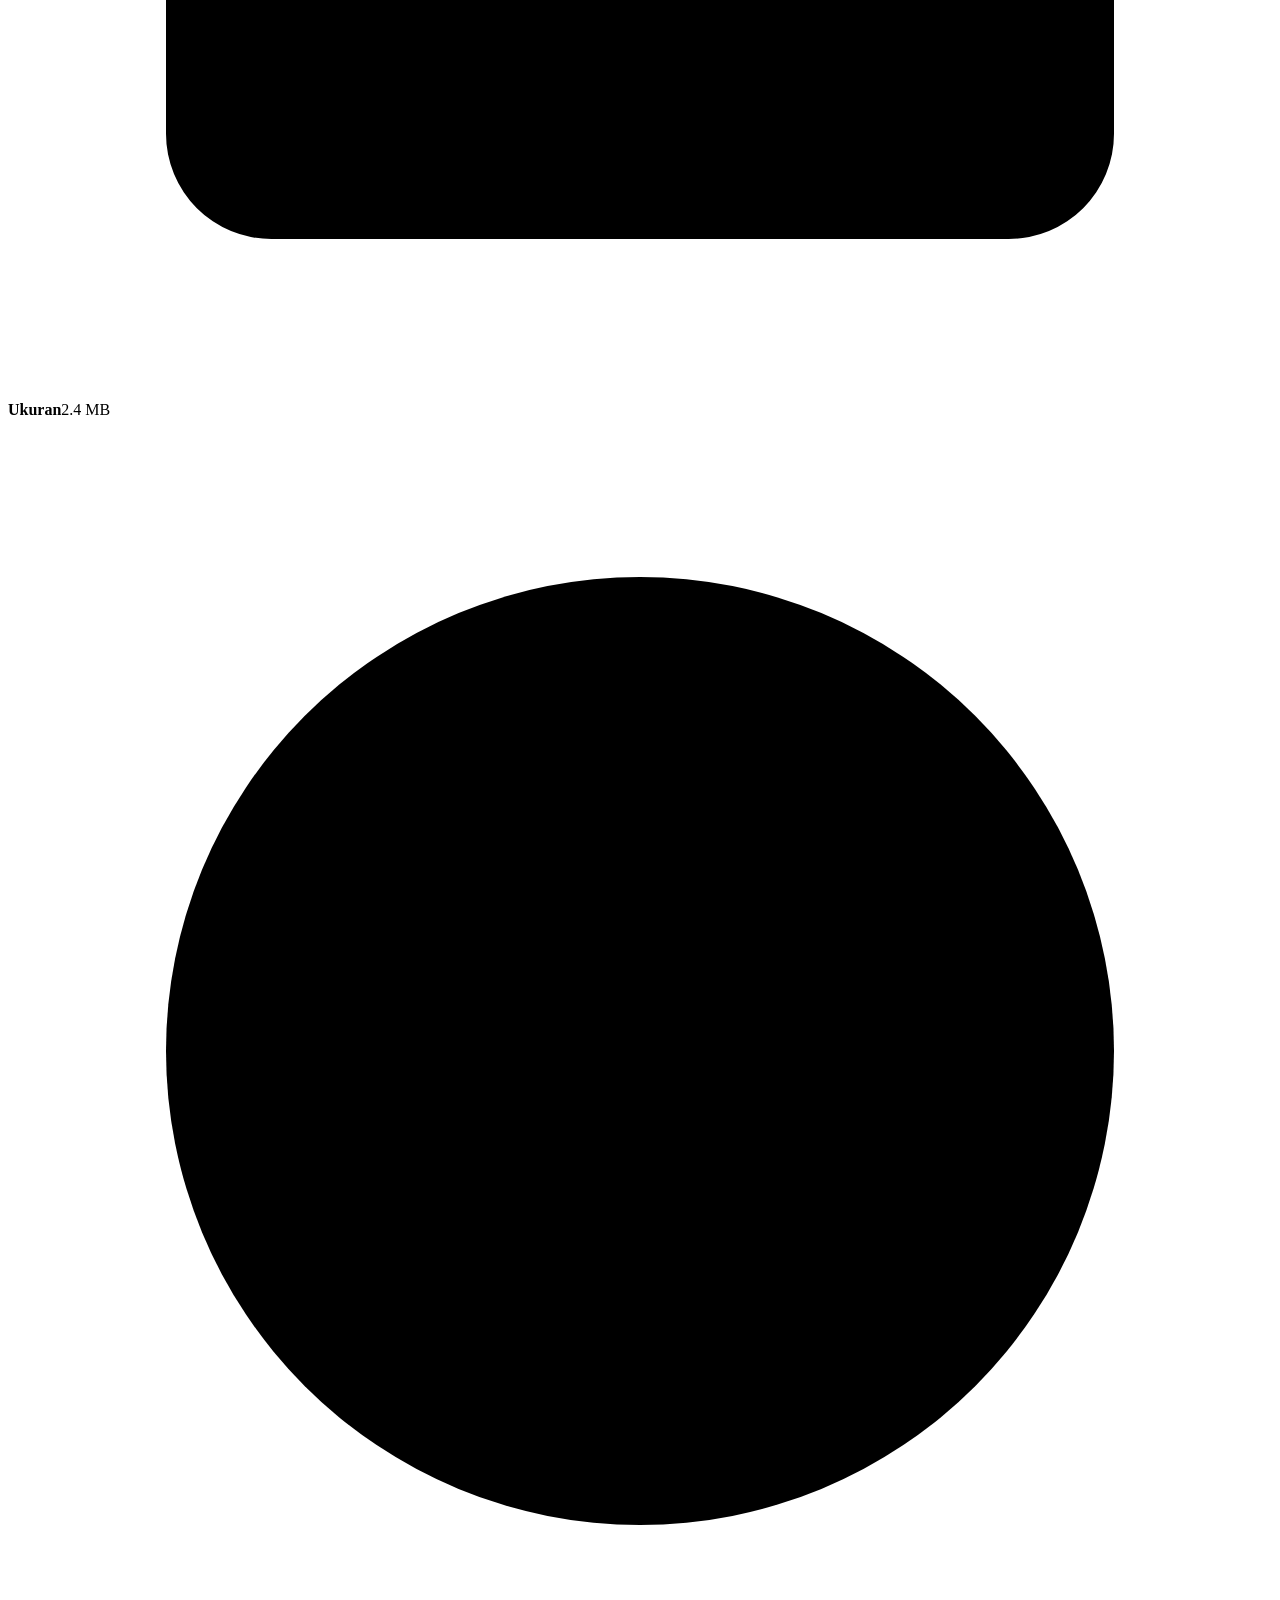
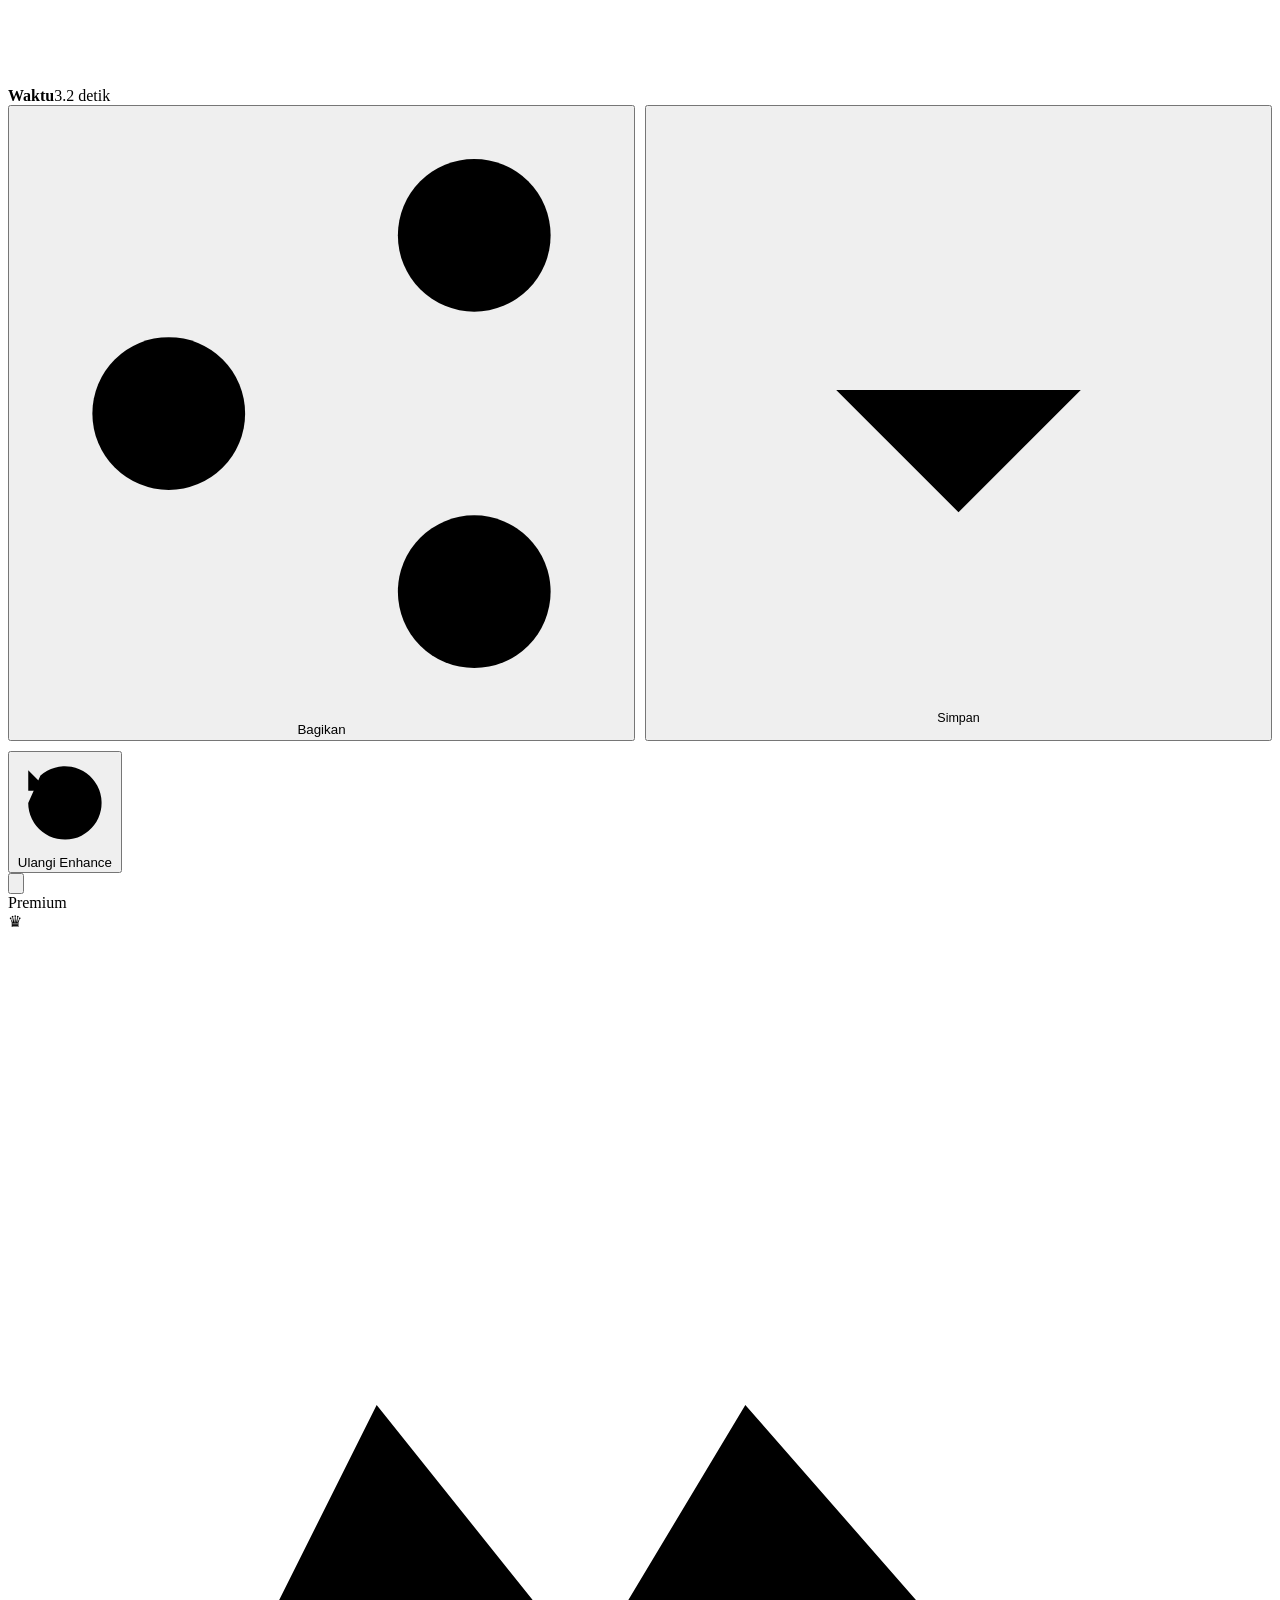
==== commit e1f1b4ab: "Update index.html" ====
--- a/index.html
+++ b/index.html
@@ -4,261 +4,24 @@
 <meta charset="UTF-8">
 <meta name="viewport" content="width=device-width, initial-scale=1.0, maximum-scale=1.0">
 <title>GUSTAV HD</title>
-<style>
-:root{
-  --bg:#050505;--panel:#0b0b0f;--line:#202027;
-  --deep:#3b176d;--purple:#54258f;--accent:#6d3db8;
-  --pale:#c9a8ee;--soft:#e5d4fa;
-  --neon:#a855f7;--neon2:#c084fc;--gold:#fbbf24;
-  --green:#22c55e;--red:#ef4444;
-  --text:#e5e5e7;--text2:#8a8a94;--muted:#555560;--radius:20px;
-}
-*{box-sizing:border-box;margin:0;padding:0;-webkit-tap-highlight-color:transparent}
-html,body{height:100%}
-body{background:var(--bg);color:var(--text);font-family:'Inter',-apple-system,BlinkMacSystemFont,'SF Pro Display','Segoe UI',sans-serif;font-size:14px;line-height:1.5;min-height:100vh;-webkit-font-smoothing:antialiased;overflow-x:hidden}
-button{font:inherit;color:inherit;border:0;cursor:pointer;background:none}
-
-.bg-animation{position:fixed;inset:0;z-index:0;overflow:hidden;pointer-events:none;display:none}
-.bg-animation.show{display:block}
-.nebula{position:absolute;top:-20%;left:-20%;width:140%;height:140%;background:radial-gradient(circle at 30% 40%,rgba(84,37,143,.35) 0%,transparent 40%),radial-gradient(circle at 70% 60%,rgba(168,85,247,.25) 0%,transparent 45%),radial-gradient(circle at 50% 80%,rgba(59,23,109,.3) 0%,transparent 40%);filter:blur(60px);animation:nebulaMove 25s ease-in-out infinite;will-change:transform}
-@keyframes nebulaMove{0%,100%{transform:rotate(0) scale(1)}33%{transform:rotate(8deg) scale(1.08)}66%{transform:rotate(-8deg) scale(1.05)}}
-.stars{position:absolute;inset:0;width:100%;height:100%}
-.star{position:absolute;border-radius:50%;background:#c9a8ee;box-shadow:0 0 6px rgba(201,168,238,.8),0 0 12px rgba(168,85,247,.4);animation:starMove linear infinite,starTwinkle ease-in-out infinite;will-change:transform,opacity}
-@keyframes starMove{0%{transform:translateY(-10vh)}100%{transform:translateY(110vh)}}
-@keyframes starTwinkle{0%,100%{opacity:.3}50%{opacity:1}}
-
-.app{width:100%;max-width:640px;min-height:100vh;margin:0 auto;padding:32px 20px 130px;position:relative;z-index:1}
-.page{display:none;animation:fadeUp .35s ease}
-.page.active{display:block}
-@keyframes fadeUp{from{opacity:0;transform:translateY(10px)}to{opacity:1;transform:translateY(0)}}
-
-.greeting{padding:8px 4px 22px;display:flex;align-items:center;justify-content:space-between;gap:12px}
-.greeting small{font-size:11px;color:var(--text2);letter-spacing:1.5px;text-transform:uppercase;font-weight:600}
-.greeting h2{font-size:24px;font-weight:800;color:#fff;letter-spacing:-.6px;margin-top:6px}
-.mode-badge{display:inline-flex;align-items:center;gap:6px;padding:7px 12px;border-radius:999px;background:var(--panel);border:1px solid var(--line);font-size:10px;font-weight:800;letter-spacing:1px;text-transform:uppercase;color:var(--text2);transition:.3s;flex-shrink:0}
-.mode-badge .mb-dot{width:6px;height:6px;border-radius:50%;background:var(--green);box-shadow:0 0 6px var(--green);transition:.3s}
-body[data-mode="premium"] .mode-badge .mb-dot{background:var(--neon);box-shadow:0 0 6px var(--neon)}
-body[data-mode="premium"] .mode-badge{color:#c9a8ee;border-color:rgba(109,61,184,.5);background:rgba(59,23,109,.25)}
-
-.premium-banner{border-radius:var(--radius);padding:18px 20px;display:flex;align-items:center;gap:14px;margin-bottom:28px;border:1px solid;transition:.3s;position:relative;overflow:hidden;cursor:pointer}
-.premium-banner.free{background:radial-gradient(circle at 100% 0%,rgba(34,197,94,.15),transparent 60%),linear-gradient(160deg,#0a1a10 0%,#050a07 100%);border-color:rgba(34,197,94,.3)}
-.premium-banner.free .banner-icon{background:linear-gradient(145deg,#22c55e,#15803d);box-shadow:0 0 20px rgba(34,197,94,.4)}
-.premium-banner.premium{background:radial-gradient(circle at 100% 0%,rgba(168,85,247,.3),transparent 60%),linear-gradient(160deg,#1a0f2e 0%,#0a0512 100%);border-color:rgba(168,85,247,.5);animation:bannerPulse 3s ease-in-out infinite}
-@keyframes bannerPulse{0%,100%{box-shadow:0 0 0 rgba(168,85,247,0)}50%{box-shadow:0 0 30px rgba(168,85,247,.35)}}
-.premium-banner.premium .banner-icon{background:linear-gradient(145deg,var(--neon),var(--purple));box-shadow:0 0 20px rgba(168,85,247,.5)}
-.banner-icon{width:46px;height:46px;border-radius:13px;display:grid;place-items:center;color:#fff;flex-shrink:0;position:relative;z-index:1}
-.banner-icon .ico{width:22px;height:22px;stroke:#fff;stroke-width:2;fill:none;stroke-linecap:round;stroke-linejoin:round}
-.banner-text{flex:1;min-width:0}
-.banner-text b{font-size:14px;font-weight:700;color:#fff;display:block}
-.banner-text small{font-size:11px;color:var(--text2);display:block;margin-top:3px;line-height:1.4}
-.banner-arrow{color:var(--text2);font-size:20px}
-
-.section-head{display:flex;align-items:center;justify-content:space-between;margin:0 4px 14px}
-.section-head h3{font-size:16px;font-weight:700;color:#fff;letter-spacing:-.2px}
-.section-head a{font-size:11.5px;color:var(--text2);letter-spacing:.3px;cursor:pointer;transition:.2s}
-.section-head a:hover{color:#c9a8ee}
-
-.services{display:grid;grid-template-columns:1fr 1fr;gap:12px;margin-bottom:32px}
-.service{padding:20px 18px;border-radius:18px;background:var(--panel);border:1px solid var(--line);display:flex;flex-direction:column;gap:14px;text-align:left;transition:.22s;min-height:120px;justify-content:space-between;cursor:pointer}
-.service:hover{border-color:rgba(109,61,184,.4);transform:translateY(-2px)}
-.service:active{transform:scale(.98)}
-.service-icon{width:42px;height:42px;border-radius:11px;display:grid;place-items:center;flex-shrink:0;transition:.3s}
-body[data-mode="free"] .service-icon{background:rgba(34,197,94,.12);border:1px solid rgba(34,197,94,.25);color:#4ade80}
-body[data-mode="premium"] .service-icon{background:rgba(168,85,247,.22);border:1px solid rgba(168,85,247,.45);color:#d8b4fe}
-.service-icon .ico{width:20px;height:20px;stroke:currentColor;stroke-width:2;fill:none;stroke-linecap:round;stroke-linejoin:round}
-.service b{font-size:13.5px;font-weight:600;color:#fff;line-height:1.35}
-
-.settings-list{display:flex;flex-direction:column;gap:10px;margin-bottom:28px}
-.setting-item{display:flex;align-items:center;gap:14px;padding:16px 18px;background:var(--panel);border:1px solid var(--line);border-radius:16px;width:100%;text-align:left;transition:.2s;cursor:pointer}
-.setting-item:hover{border-color:rgba(109,61,184,.4);transform:translateY(-1px)}
-.setting-item .s-icon{width:40px;height:40px;border-radius:11px;display:grid;place-items:center;flex-shrink:0;transition:.3s}
-body[data-mode="free"] .setting-item .s-icon{background:rgba(34,197,94,.12);border:1px solid rgba(34,197,94,.25);color:#4ade80}
-body[data-mode="premium"] .setting-item .s-icon{background:rgba(168,85,247,.22);border:1px solid rgba(168,85,247,.45);color:#d8b4fe}
-.setting-item .s-icon .ico{width:18px;height:18px;stroke:currentColor;stroke-width:2;fill:none;stroke-linecap:round;stroke-linejoin:round}
-.setting-item .s-text{flex:1;min-width:0}
-.setting-item .s-text b{font-size:13.5px;font-weight:700;color:#fff;display:block}
-.setting-item .s-text span{font-size:11.5px;color:var(--text2);display:block;margin-top:3px}
-.setting-item .s-arrow{color:var(--text2);font-size:20px}
-
-.logout{width:100%;padding:16px;border-radius:16px;background:rgba(80,20,20,.25);border:1px solid rgba(239,68,68,.25);color:var(--red);font-size:13.5px;font-weight:700;display:flex;align-items:center;justify-content:center;gap:8px;transition:.2s;margin-bottom:16px}
-.logout:hover{background:rgba(80,20,20,.4);border-color:rgba(239,68,68,.5)}
-.logout .ico{width:16px;height:16px;stroke:currentColor;stroke-width:2;fill:none;stroke-linecap:round;stroke-linejoin:round}
-
-.sub-header{display:flex;align-items:center;gap:14px;padding:4px 0 24px}
-.sub-back{width:44px;height:44px;border-radius:50%;background:var(--panel);border:1px solid var(--line);display:grid;place-items:center;transition:.2s;flex-shrink:0}
-.sub-back:hover{border-color:var(--accent);transform:scale(1.05)}
-.sub-back .ico{width:20px;height:20px;stroke:currentColor;stroke-width:2;fill:none;stroke-linecap:round;stroke-linejoin:round}
-.sub-title{flex:1;display:flex;align-items:center;gap:10px;font-size:18px;font-weight:800;color:#fff;letter-spacing:-.4px}
-.sub-title .st-ico{color:var(--pale);width:20px;height:20px;stroke:currentColor;stroke-width:2;fill:none;stroke-linecap:round;stroke-linejoin:round}
-.sub-chip{padding:7px 12px;border-radius:999px;border:1px solid rgba(109,61,184,.5);color:#c9a8ee;font-size:9.5px;font-weight:800;letter-spacing:1.2px;background:rgba(59,23,109,.22);flex-shrink:0}
-
-.upload{display:block;border:1.5px dashed #2a2a33;border-radius:var(--radius);padding:48px 24px;text-align:center;background:var(--panel);transition:.25s;cursor:pointer;margin-bottom:18px}
-.upload:hover{border-color:rgba(109,61,184,.6);background:#0e0d13}
-.upload-ico{width:64px;height:64px;border-radius:17px;display:grid;place-items:center;margin:0 auto 18px;transition:.3s}
-body[data-mode="free"] .upload-ico{background:rgba(34,197,94,.12);border:1px solid rgba(34,197,94,.25);color:#4ade80}
-body[data-mode="premium"] .upload-ico{background:rgba(168,85,247,.22);border:1px solid rgba(168,85,247,.45);color:#d8b4fe}
-.upload-ico .ico{width:28px;height:28px;stroke:currentColor;stroke-width:2;fill:none;stroke-linecap:round;stroke-linejoin:round}
-.upload b{font-size:16px;display:block;color:#fff;font-weight:700}
-.upload small{font-size:12px;color:var(--text2);display:block;margin-top:8px}
-
-.preview{display:none;border-radius:var(--radius);overflow:hidden;background:var(--panel);border:1px solid var(--line);margin-bottom:20px}
-.preview.show{display:block}
-.preview img{width:100%;display:block;aspect-ratio:16/11;object-fit:cover;background:#111}
-.preview-info{padding:16px 20px;display:flex;justify-content:space-between;align-items:center;border-top:1px solid var(--line);gap:12px}
-.preview-info b{font-size:13px;font-weight:600;color:#fff;display:block;word-break:break-all}
-.preview-info span{font-size:11.5px;color:var(--text2);display:block;margin-top:4px}
-.remove{width:36px;height:36px;border-radius:11px;background:#1a1a20;border:1px solid #2a2a33;display:grid;place-items:center;transition:.2s;flex-shrink:0;color:#b8b8c0}
-.remove:hover{color:#e07a7a;border-color:#3a2020}
-.remove .ico{width:16px;height:16px;stroke:currentColor;stroke-width:2;fill:none;stroke-linecap:round;stroke-linejoin:round}
-
-.res-grid{display:grid;grid-template-columns:1fr 1fr;gap:14px;margin-bottom:28px}
-.res{padding:22px 20px;border-radius:17px;background:var(--panel);border:1.5px solid var(--line);text-align:left;transition:.22s;cursor:pointer;position:relative;overflow:hidden}
-.res:hover{border-color:rgba(109,61,184,.4)}
-.res:active{transform:scale(.97)}
-.res.selected{background:radial-gradient(circle at 100% 0%,rgba(84,37,143,.4),transparent 70%),linear-gradient(160deg,#1a0f2e,#0d0818);border-color:var(--accent);box-shadow:0 0 24px rgba(84,37,143,.35)}
-.res.locked{opacity:.55;cursor:not-allowed}
-.res.locked:hover{border-color:var(--line);transform:none}
-.res h4{font-size:20px;font-weight:800;letter-spacing:-.4px;color:#fff}
-.res p{font-size:11px;color:var(--text2);margin-top:6px}
-.res.selected p{color:#c9a8ee}
-.res .lock-badge{position:absolute;top:12px;right:12px;color:var(--muted)}
-.res .lock-badge .ico{width:14px;height:14px;stroke:currentColor;stroke-width:2;fill:none;stroke-linecap:round;stroke-linejoin:round}
-
-.btn-primary{position:relative;width:100%;padding:18px 22px;border-radius:14px;background:var(--purple);color:#fff;font-size:13.5px;font-weight:800;letter-spacing:.6px;display:flex;align-items:center;justify-content:center;gap:10px;overflow:hidden;transition:.18s;box-shadow:0 8px 24px rgba(84,37,143,.4)}
-.btn-primary:hover{background:#6330a5;transform:translateY(-1px);box-shadow:0 12px 32px rgba(84,37,143,.55)}
-.btn-primary:active{transform:scale(.98)}
-.btn-primary:disabled{background:#141419;color:var(--muted);box-shadow:none;cursor:not-allowed;transform:none}
-.btn-primary:disabled .ico{opacity:.5}
-.btn-primary .ico{width:18px;height:18px;stroke:currentColor;stroke-width:2;fill:none;stroke-linecap:round;stroke-linejoin:round;flex-shrink:0}
-.btn-secondary{position:relative;width:100%;padding:17px 22px;border-radius:14px;background:transparent;border:1.5px solid rgba(109,61,184,.5);color:#c9a8ee;font-size:13px;font-weight:700;display:flex;align-items:center;justify-content:center;gap:9px;transition:.2s}
-.btn-secondary:hover{background:rgba(59,23,109,.25);border-color:var(--accent);color:#e5d4fa;transform:translateY(-1px)}
-.btn-secondary:active{transform:scale(.98)}
-.btn-secondary .ico{width:16px;height:16px;stroke:currentColor;stroke-width:2;fill:none;stroke-linecap:round;stroke-linejoin:round;flex-shrink:0}
-
-.loading-wrap{display:flex;flex-direction:column;align-items:center;justify-content:center;padding:40px 20px;text-align:center;gap:24px}
-.orbit{width:180px;height:180px;position:relative;display:grid;place-items:center}
-.orbit .ring{position:absolute;inset:0;border-radius:50%;border:2px solid transparent;border-top-color:var(--neon);border-right-color:rgba(168,85,247,.2);animation:spin 3.5s linear infinite}
-.orbit .ring2{position:absolute;inset:14px;border-radius:50%;border:2px solid transparent;border-bottom-color:var(--neon2);border-left-color:rgba(192,132,252,.15);animation:spin 5s linear infinite reverse}
-.orbit .core{width:90px;height:90px;border-radius:50%;background:radial-gradient(circle at 50% 45%,var(--neon),var(--purple) 70%);display:grid;place-items:center;box-shadow:0 0 50px rgba(168,85,247,.8),inset 0 0 25px rgba(255,255,255,.15);animation:corePulse 1.5s ease-in-out infinite}
-.orbit .core .ico{width:38px;height:38px;stroke:#fff;stroke-width:2;fill:none;stroke-linecap:round;stroke-linejoin:round;filter:drop-shadow(0 0 6px #fff)}
-@keyframes spin{to{transform:rotate(360deg)}}
-@keyframes corePulse{0%,100%{transform:scale(1)}50%{transform:scale(1.08)}}
-.loading-status{font-size:15px;font-weight:700;color:#fff}
-.loading-sub{font-size:12px;color:var(--text2);margin-top:-16px}
-.progress{width:100%;max-width:340px;height:8px;background:#17171c;border-radius:10px;overflow:hidden;margin-top:8px}
-.progress i{display:block;height:100%;width:0%;background:linear-gradient(90deg,var(--purple),var(--neon));border-radius:10px;transition:width .3s;box-shadow:0 0 12px rgba(168,85,247,.6)}
-
-.result-card{border-radius:var(--radius);overflow:hidden;background:var(--panel);border:1px solid var(--line);margin-bottom:20px}
-.result-card img{width:100%;display:block;aspect-ratio:16/11;object-fit:cover;background:#111}
-.result-info{padding:16px 20px;border-top:1px solid var(--line);display:flex;flex-direction:column;gap:10px}
-.result-row{display:flex;justify-content:space-between;align-items:center;font-size:12.5px}
-.result-row span{color:var(--text2)}
-.result-row b{color:#fff;font-weight:700}
-.result-status{display:flex;align-items:center;gap:8px;color:var(--green);font-size:13px;font-weight:700;margin-bottom:18px;padding:0 4px}
-.result-status .ico{width:18px;height:18px;stroke:currentColor;stroke-width:2.5;fill:none;stroke-linecap:round;stroke-linejoin:round}
-
-.toast{position:fixed;left:50%;bottom:110px;transform:translate(-50%,16px);background:rgba(16,16,22,.96);border:1px solid rgba(109,61,184,.35);border-radius:14px;padding:12px 18px;font-size:12.5px;color:var(--soft);opacity:0;pointer-events:none;transition:.28s;white-space:nowrap;z-index:100;box-shadow:0 10px 30px rgba(0,0,0,.6);font-weight:600;backdrop-filter:blur(12px)}
-.toast.show{opacity:1;transform:translate(-50%,0)}
-
-.bottom-nav{position:fixed;left:50%;bottom:14px;transform:translateX(-50%);width:min(calc(100% - 24px),616px);padding:10px 12px;border-radius:24px;background:rgba(10,10,14,.92);border:1px solid #24242b;backdrop-filter:blur(22px);-webkit-backdrop-filter:blur(22px);display:grid;grid-template-columns:repeat(5,1fr);align-items:center;z-index:50;box-shadow:0 12px 40px rgba(0,0,0,.6)}
-.nav{padding:8px 2px;border-radius:14px;color:#5a5a64;font-size:9.5px;font-weight:600;display:flex;flex-direction:column;align-items:center;gap:4px;transition:.2s}
-.nav:hover{color:#9a7fc0}
-.nav.active{color:var(--pale)}
-.nav .ico{width:22px;height:22px;stroke:currentColor;stroke-width:2;fill:none;stroke-linecap:round;stroke-linejoin:round;display:block}
-.fab-premium{position:relative;width:52px;height:52px;border-radius:50%;background:linear-gradient(145deg,var(--neon),var(--neon2));display:grid;place-items:center;margin:0 auto;border:3px solid #0a0a0e;transition:transform .2s;overflow:hidden;animation:glowPulse 2s ease-in-out infinite}
-.fab-premium .ico{width:24px;height:24px;stroke:var(--gold);stroke-width:2.2;fill:none;stroke-linecap:round;stroke-linejoin:round;filter:drop-shadow(0 0 4px var(--gold));position:relative;z-index:2}
-.fab-premium .fab-ring{position:absolute;inset:-6px;border-radius:50%;border:2px solid transparent;border-top-color:var(--gold);border-right-color:rgba(251,191,36,.3);animation:fabRingSpin 3s linear infinite;pointer-events:none}
-.fab-premium::after{content:"";position:absolute;top:0;left:-100%;width:50%;height:100%;background:linear-gradient(90deg,transparent,rgba(255,255,255,.35),transparent);animation:shimmer 3s ease-in-out infinite;pointer-events:none;z-index:1}
-.fab-premium:hover{transform:scale(1.06)}
-.fab-premium:active{transform:scale(.95);animation-play-state:paused}
-@keyframes glowPulse{0%,100%{box-shadow:0 0 20px rgba(168,85,247,.6),0 0 40px rgba(168,85,247,.3);transform:scale(1);filter:brightness(1)}50%{box-shadow:0 0 35px rgba(168,85,247,1),0 0 70px rgba(168,85,247,.6),0 0 100px rgba(168,85,247,.3);transform:scale(1.08);filter:brightness(1.2)}}
-@keyframes fabRingSpin{to{transform:rotate(360deg)}}
-@keyframes shimmer{0%{left:-100%}100%{left:200%}}
-
-.owner-indicator{position:fixed;top:20px;left:20px;padding:7px 12px;border-radius:999px;background:linear-gradient(145deg,var(--neon),var(--purple));color:#fff;font-size:9.5px;font-weight:800;letter-spacing:1.2px;z-index:60;display:none;align-items:center;gap:6px;box-shadow:0 0 20px rgba(168,85,247,.55);cursor:pointer}
-.owner-indicator.show{display:inline-flex}
-.owner-indicator .oi-dot{width:6px;height:6px;border-radius:50%;background:#fff;animation:pulse 1.5s infinite}
-@keyframes pulse{50%{opacity:.4}}
-.owner-panel{position:fixed;inset:0;background:rgba(0,0,0,.85);backdrop-filter:blur(8px);z-index:200;display:none;align-items:flex-end;justify-content:center}
-.owner-panel.show{display:flex}
-.owner-sheet{width:100%;max-width:560px;background:linear-gradient(180deg,#0e0a16 0%,#080709 100%);border-top:1px solid rgba(168,85,247,.5);border-radius:26px 26px 0 0;padding:26px 22px 30px;animation:slideUp .3s ease;max-height:90vh;overflow-y:auto}
-@keyframes slideUp{from{transform:translateY(30px);opacity:0}to{transform:translateY(0);opacity:1}}
-.owner-header{display:flex;align-items:center;justify-content:space-between;margin-bottom:6px}
-.owner-header h3{font-size:17px;font-weight:800;color:#fff;display:flex;align-items:center;gap:8px}
-.badge-owner{padding:4px 10px;border-radius:999px;background:linear-gradient(145deg,var(--neon),var(--purple));font-size:9px;font-weight:800;letter-spacing:1.2px;color:#fff}
-.owner-close{width:34px;height:34px;border-radius:50%;background:var(--panel);border:1px solid var(--line);display:grid;place-items:center;font-size:15px;transition:.2s}
-.owner-close:hover{border-color:var(--red);color:var(--red)}
-.owner-sub{font-size:12px;color:var(--text2);margin-bottom:22px;line-height:1.55}
-.owner-section{margin-bottom:20px}
-.owner-section h4{font-size:10.5px;color:var(--text2);letter-spacing:1.8px;text-transform:uppercase;font-weight:700;margin:0 2px 10px}
-.owner-mode-row{display:grid;grid-template-columns:1fr 1fr;gap:10px}
-.owner-mode-btn{padding:16px 14px;border-radius:14px;background:var(--panel);border:1px solid var(--line);text-align:left;transition:.2s}
-.owner-mode-btn:hover{border-color:rgba(168,85,247,.5)}
-.owner-mode-btn.selected{background:linear-gradient(145deg,#1a0f2e,#0d0818);border-color:var(--neon);box-shadow:0 0 20px rgba(168,85,247,.4)}
-.owner-mode-btn .om-ico{width:32px;height:32px;border-radius:9px;display:grid;place-items:center;font-size:14px;margin-bottom:10px}
-.owner-mode-btn.free .om-ico{background:rgba(34,197,94,.15);border:1px solid rgba(34,197,94,.3);color:#4ade80}
-.owner-mode-btn.premium .om-ico{background:rgba(168,85,247,.25);border:1px solid rgba(168,85,247,.45);color:#d8b4fe}
-.owner-mode-btn b{font-size:13px;font-weight:700;color:#fff;display:block}
-.owner-mode-btn small{font-size:10.5px;color:var(--text2);display:block;margin-top:3px}
-.owner-action{display:flex;align-items:center;gap:14px;padding:15px 16px;background:var(--panel);border:1px solid var(--line);border-radius:14px;width:100%;text-align:left;margin-bottom:8px;transition:.2s}
-.owner-action:hover{border-color:rgba(168,85,247,.5);transform:translateY(-1px)}
-.owner-action .oa-ico{width:38px;height:38px;border-radius:10px;background:rgba(168,85,247,.2);border:1px solid rgba(168,85,247,.35);display:grid;place-items:center;color:#d8b4fe;font-size:15px;flex-shrink:0}
-.owner-action .oa-text{flex:1}
-.owner-action .oa-text b{font-size:13px;font-weight:700;color:#fff;display:block}
-.owner-action .oa-text span{font-size:11px;color:var(--text2);display:block;margin-top:3px}
-.owner-action .oa-arrow{color:var(--text2);font-size:18px}
-.owner-action.danger{border-color:rgba(239,68,68,.3)}
-.owner-action.danger .oa-ico{background:rgba(239,68,68,.15);border-color:rgba(239,68,68,.35);color:var(--red)}
-.owner-action.danger .oa-text b{color:var(--red)}
-.secret-trigger{text-align:center;margin-top:20px;padding:8px 16px;display:inline-block;font-size:10px;color:#1a1a20;cursor:pointer;user-select:none;letter-spacing:1px}
-.empty-state{text-align:center;padding:100px 26px}
-.empty-ico{width:80px;height:80px;border-radius:22px;background:var(--panel);border:1px solid var(--line);display:grid;place-items:center;margin:0 auto 24px;color:var(--accent)}
-.empty-ico .ico{width:34px;height:34px;stroke:currentColor;stroke-width:1.6;fill:none;stroke-linecap:round;stroke-linejoin:round}
-.empty-state h4{font-size:17px;font-weight:700;color:#fff}
-.empty-state p{font-size:13px;color:var(--text2);margin-top:10px;line-height:1.55}
-.profile-card{text-align:center;padding:40px 24px;border-radius:var(--radius);background:var(--panel);border:1px solid var(--line);margin-bottom:20px}
-.profile-avatar{width:92px;height:92px;border-radius:50%;background:linear-gradient(145deg,#3b176d,#1a1226);border:1px solid rgba(109,61,184,.5);display:grid;place-items:center;margin:0 auto 20px;font-size:34px;font-weight:800;color:var(--soft);box-shadow:0 0 32px rgba(84,37,143,.35)}
-.profile-card h4{font-size:18px;font-weight:700;color:#fff}
-.profile-card p{font-size:12.5px;color:var(--text2);margin-top:6px}
-.stats{display:grid;grid-template-columns:repeat(3,1fr);border-radius:var(--radius);background:var(--panel);border:1px solid var(--line);overflow:hidden;margin-bottom:28px}
-.stat{padding:26px 10px;text-align:center;border-right:1px solid var(--line)}
-.stat:last-child{border-right:0}
-.stat b{font-size:22px;font-weight:800;color:#fff;display:block}
-.stat span{font-size:10.5px;color:var(--text2);margin-top:7px;display:block;letter-spacing:.8px;text-transform:uppercase;font-weight:600}
-.premium-hero{text-align:center;padding:20px 0 30px}
-.premium-hero .fab-premium{width:80px;height:80px;margin-bottom:20px}
-.premium-hero .fab-premium .ico{width:36px;height:36px}
-.premium-hero h2{font-size:26px;font-weight:800;color:#fff;letter-spacing:-.7px}
-.premium-hero p{font-size:13px;color:var(--text2);margin-top:10px;max-width:340px;margin-left:auto;margin-right:auto;line-height:1.6}
-.btn-upgrade{width:100%;padding:18px;border-radius:16px;background:linear-gradient(145deg,var(--neon),var(--neon2));color:#fff;font-size:13.5px;font-weight:800;letter-spacing:.6px;display:flex;align-items:center;justify-content:center;gap:10px;position:relative;overflow:hidden;animation:glowPulse 2s ease-in-out infinite;border:3px solid #0a0a0e}
-.btn-upgrade::after{content:"";position:absolute;top:0;left:-100%;width:50%;height:100%;background:linear-gradient(90deg,transparent,rgba(255,255,255,.35),transparent);animation:shimmer 3s ease-in-out infinite}
-.btn-upgrade .ico{width:18px;height:18px;stroke:var(--gold);stroke-width:2.2;fill:none;stroke-linecap:round;stroke-linejoin:round;filter:drop-shadow(0 0 4px var(--gold));position:relative;z-index:2}
-
-@media(min-width:700px){
-  body{background:#020202}
-  .app{border-left:1px solid #101014;border-right:1px solid #101014;min-height:100vh}
-}
-@media(max-width:380px){
-  .app{padding:24px 16px 130px}
-  .greeting h2{font-size:21px}
-  .fab-premium{width:48px;height:48px}
-  .res h4{font-size:18px}
-}
-</style>
+<link rel="stylesheet" href="style.css">
 </head>
 <body data-mode="free">
 
+<!-- BACKGROUND ANIMATION -->
 <div class="bg-animation" id="bgAnimation">
   <div class="nebula"></div>
   <div class="stars" id="stars"></div>
 </div>
 
+<!-- OWNER INDICATOR -->
 <button class="owner-indicator" id="ownerIndicator" onclick="openOwnerPanel()">
   <span class="oi-dot"></span> OWNER MODE
 </button>
 
 <main class="app">
 
+<!-- ============ HOME ============ -->
 <section class="page active" id="page-home">
   <div class="greeting">
     <div>
@@ -288,19 +51,19 @@
   </div>
 
   <div class="services">
-    <button class="service" onclick="goTo('enhance')">
+    <button class="service card" onclick="goTo('quality')">
       <div class="service-icon"><svg class="ico" viewBox="0 0 24 24"><path d="M12 2l1.5 5L19 8.5 13.5 10 12 15l-1.5-5L5 8.5 10.5 7 12 2z"/></svg></div>
       <b>Enhance Photo</b>
     </button>
-    <button class="service" onclick="toast('Face Swap')">
+    <button class="service card" onclick="toast('Face Swap')">
       <div class="service-icon"><svg class="ico" viewBox="0 0 24 24"><circle cx="9" cy="9" r="3"/><circle cx="15" cy="15" r="3"/><path d="M5 5h3v3M16 16h3v3"/></svg></div>
       <b>Face Swap</b>
     </button>
-    <button class="service" onclick="goTo('enhance')">
+    <button class="service card" onclick="goTo('quality')">
       <div class="service-icon"><svg class="ico" viewBox="0 0 24 24"><rect x="2" y="6" width="14" height="12" rx="2"/><path d="M16 10l6-3v10l-6-3"/></svg></div>
       <b>Upscale Video</b>
     </button>
-    <button class="service" onclick="goTo('projects')">
+    <button class="service card" onclick="goTo('projects')">
       <div class="service-icon"><svg class="ico" viewBox="0 0 24 24"><circle cx="12" cy="12" r="9"/><path d="M12 7v5l3 2"/></svg></div>
       <b>Project History</b>
     </button>
@@ -309,64 +72,137 @@
   <div class="section-head"><h3>Settings</h3></div>
 
   <div class="settings-list">
-    <button class="setting-item" onclick="toast('Account Profile')">
+    <button class="setting-item card" onclick="goTo('profile')">
       <div class="s-icon"><svg class="ico" viewBox="0 0 24 24"><circle cx="12" cy="8" r="4"/><path d="M4 21c0-4 4-7 8-7s8 3 8 7"/></svg></div>
       <div class="s-text"><b>Account Profile</b><span>Name, email and avatar</span></div>
       <span class="s-arrow">›</span>
     </button>
-    <button class="setting-item" onclick="goTo('premium')">
+    <button class="setting-item card" onclick="goTo('premium')">
       <div class="s-icon"><svg class="ico" viewBox="0 0 24 24"><path d="M3 17l4-8 4 5 3-5 7 8"/><path d="M3 17h18"/></svg></div>
       <div class="s-text"><b>Manage Premium</b><span id="subStatus">Free Plan</span></div>
       <span class="s-arrow">›</span>
     </button>
-    <button class="setting-item" onclick="toast('Language')">
+    <button class="setting-item card" onclick="toast('Language')">
       <div class="s-icon"><svg class="ico" viewBox="0 0 24 24"><circle cx="12" cy="12" r="9"/><path d="M3 12h18M12 3c2 3 2 15 0 18"/></svg></div>
       <div class="s-text"><b>Language</b><span>English (US)</span></div>
       <span class="s-arrow">›</span>
     </button>
-    <button class="setting-item" onclick="toast('Privacy Policy')">
+    <button class="setting-item card" onclick="toast('Privacy Policy')">
       <div class="s-icon"><svg class="ico" viewBox="0 0 24 24"><path d="M12 3l8 4v6c0 5-4 8-8 8s-8-3-8-8V7l8-4z"/></svg></div>
       <div class="s-text"><b>Privacy Policy</b><span>Opens in a new tab</span></div>
       <span class="s-arrow">↗</span>
     </button>
   </div>
 
-  <button class="logout" onclick="toast('Log out')">
-    <svg class="ico" viewBox="0 0 24 24"><path d="M12 3v10"/><path d="M18.4 6.6a9 9 0 1 1-12.8 0"/></svg>
-    Log out
-  </button>
-
-  <div style="text-align:center;margin-top:20px;">
+  <div style="text-align:center;">
     <div class="secret-trigger" onclick="handleSecretTap()">GUSTAV LIZARD</div>
   </div>
 </section>
 
-<section class="page" id="page-enhance">
+<!-- ============ HALAMAN 2: PENINGKAT KUALITAS ============ -->
+<section class="page" id="page-quality">
   <header class="sub-header">
-    <button class="sub-back" onclick="goTo('home')"><svg class="ico" viewBox="0 0 24 24"><path d="M19 12H5M12 19l-7-7 7-7"/></svg></button>
-    <div class="sub-title"><svg class="st-ico" viewBox="0 0 24 24"><path d="M12 2l1.5 5L19 8.5 13.5 10 12 15l-1.5-5L5 8.5 10.5 7 12 2z"/></svg>Enhance Photo</div>
-    <div class="sub-chip" id="subChip">FREE</div>
+    <button class="sub-back" onclick="goBack()">
+      <svg class="ico" viewBox="0 0 24 24"><path d="M19 12H5M12 19l-7-7 7-7"/></svg>
+    </button>
+    <div class="sub-title" style="justify-content:center;flex:1;">Peningkat Kualitas</div>
+    <div style="width:42px"></div>
   </header>
 
-  <label class="upload" for="fileInput">
-    <div class="upload-ico"><svg class="ico" viewBox="0 0 24 24"><path d="M12 16V4M6 10l6-6 6 6M4 20h16"/></svg></div>
-    <b>Pilih Foto</b>
-    <small>JPG, PNG, WEBP — maks 10MB</small>
-    <input type="file" id="fileInput" accept="image/*" hidden>
-  </label>
-
-  <div class="preview" id="preview">
-    <img id="previewImg" alt="preview">
+  <div class="pk-header">
+    <div class="pk-title">
+      <svg class="ico" viewBox="0 0 24 24"><path d="M12 2l1.5 5L19 8.5 13.5 10 12 15l-1.5-5L5 8.5 10.5 7 12 2z"/></svg>
+      Peningkat Kualitas
+      <svg class="ico" viewBox="0 0 24 24"><path d="M12 2l1.5 5L19 8.5 13.5 10 12 15l-1.5-5L5 8.5 10.5 7 12 2z"/></svg>
+    </div>
+    <div class="pk-sub">Kejernihan tingkat lanjut, detail lebih tajam</div>
+  </div>
+
+  <div class="ba-slider">
+    <img id="baBefore" src="https://images.unsplash.com/photo-1618005182384-a83a8bd57fbe?w=800&q=60" alt="before">
+    <img id="baAfter" class="after-img" src="https://images.unsplash.com/photo-1618005182384-a83a8bd57fbe?w=800&q=100" alt="after">
+    <span class="ba-label before">Sebelum</span>
+    <span class="ba-label after">Sesudah</span>
+    <div class="slider-line" id="sliderLine"></div>
+    <div class="slider-handle">
+      <svg class="ico" viewBox="0 0 24 24"><path d="M8 7l-4 5 4 5M16 7l4 5-4 5"/></svg>
+    </div>
+    <input type="range" min="0" max="100" value="50" id="baRange" oninput="updateSlider(this.value)">
+  </div>
+
+  <div class="tabs">
+    <button class="tab active" onclick="switchTab('umum', this)">Umum</button>
+    <button class="tab" onclick="switchTab('skenario', this)">Skenario</button>
+  </div>
+
+  <div class="feature-grid" id="featureUmum">
+    <button class="feature" onclick="pickFeature(this, 'resolusi')">
+      <div class="feature-icon"><svg class="ico" viewBox="0 0 24 24"><rect x="3" y="4" width="18" height="14" rx="2"/><path d="M9 20h6"/></svg></div>
+      <div><b>Resolusi</b><small>720p – 4K</small></div>
+    </button>
+    <button class="feature" onclick="pickFeature(this, 'fps')">
+      <div class="feature-icon"><svg class="ico" viewBox="0 0 24 24"><rect x="2" y="6" width="14" height="12" rx="2"/><path d="M16 10l6-3v10l-6-3"/></svg></div>
+      <div><b>FPS</b><small>60 – 180</small></div>
+    </button>
+    <button class="feature" onclick="pickFeature(this, 'potret')">
+      <div class="feature-icon"><svg class="ico" viewBox="0 0 24 24"><circle cx="12" cy="8" r="4"/><path d="M4 21c0-4 4-7 8-7s8 3 8 7"/></svg></div>
+      <div><b>Potret</b><small>Fokus wajah</small></div>
+    </button>
+    <button class="feature" onclick="pickFeature(this, 'ai')">
+      <div class="feature-icon"><svg class="ico" viewBox="0 0 24 24"><path d="M12 2l1.5 5L19 8.5 13.5 10 12 15l-1.5-5L5 8.5 10.5 7 12 2z"/></svg></div>
+      <div><b>AI Upscale</b><small>Otomatis 4K</small></div>
+    </button>
+  </div>
+
+  <div class="feature-grid" id="featureSkenario" style="display:none">
+    <button class="feature" onclick="pickFeature(this, 'sosial')">
+      <div class="feature-icon"><svg class="ico" viewBox="0 0 24 24"><rect x="6" y="2" width="12" height="20" rx="3"/><path d="M12 18h.01"/></svg></div>
+      <div><b>Sosial Media</b><small>1080p + ringan</small></div>
+    </button>
+    <button class="feature" onclick="pickFeature(this, 'cetak')">
+      <div class="feature-icon"><svg class="ico" viewBox="0 0 24 24"><rect x="3" y="3" width="18" height="18" rx="2"/><path d="M3 9h18M9 21V9"/></svg></div>
+      <div><b>Cetak Foto</b><small>4K + max</small></div>
+    </button>
+    <button class="feature" onclick="pickFeature(this, 'cinema')">
+      <div class="feature-icon"><svg class="ico" viewBox="0 0 24 24"><rect x="2" y="6" width="20" height="12" rx="2"/><path d="M7 6v12M17 6v12"/></svg></div>
+      <div><b>Cinema</b><small>4K + 60fps</small></div>
+    </button>
+    <button class="feature" onclick="pickFeature(this, 'restorasi')">
+      <div class="feature-icon"><svg class="ico" viewBox="0 0 24 24"><path d="M3 12a9 9 0 1 0 3-6.7"/><path d="M3 4v5h5"/></svg></div>
+      <div><b>Restorasi</b><small>Foto lama</small></div>
+    </button>
+  </div>
+
+  <button class="btn-primary" onclick="openGallery()">
+    <svg class="ico" viewBox="0 0 24 24"><path d="M13 2L3 14h7l-1 8 10-12h-7l1-8z"/></svg>
+    COBA SEKARANG
+  </button>
+</section>
+
+<!-- ============ HALAMAN 4: PILIH RESOLUSI/FPS ============ -->
+<section class="page" id="page-options">
+  <header class="sub-header">
+    <button class="sub-back" onclick="goBack()">
+      <svg class="ico" viewBox="0 0 24 24"><path d="M19 12H5M12 19l-7-7 7-7"/></svg>
+    </button>
+    <div class="sub-title" id="optionsTitle">Pilih Opsi</div>
+    <div class="sub-chip" id="optionsChip">FREE</div>
+  </header>
+
+  <div class="preview show" id="optionsPreview">
+    <img id="optionsPreviewImg" alt="preview">
     <div class="preview-info">
-      <div><b id="fileName">-</b><span id="fileSize">-</span></div>
-      <button class="remove" onclick="resetUpload()"><svg class="ico" viewBox="0 0 24 24"><path d="M18 6L6 18M6 6l12 12"/></svg></button>
-    </div>
-  </div>
-
-  <div class="section-head"><h3>Output Resolution</h3></div>
-
-  <div class="res-grid">
-    <button class="res selected" data-r="720" onclick="pickRes(this)"><h4>720p</h4><p>HD Ready</p></button>
+      <div><b id="optionsFileName">-</b><span id="optionsFileSize">-</span></div>
+      <button class="remove" onclick="resetOptions()">
+        <svg class="ico" viewBox="0 0 24 24"><path d="M18 6L6 18M6 6l12 12"/></svg>
+      </button>
+    </div>
+  </div>
+
+  <div class="section-head"><h3 id="optionsSectionTitle">Output Resolution</h3></div>
+
+  <div class="res-grid" id="resGrid">
+    <button class="res" data-r="720" onclick="pickRes(this)"><h4>720p</h4><p>HD Ready</p></button>
     <button class="res" data-r="1080" onclick="pickRes(this)"><h4>1080p</h4><p>Full HD</p></button>
     <button class="res locked" data-r="1440" onclick="tryLocked(this)">
       <div class="lock-badge"><svg class="ico" viewBox="0 0 24 24"><rect x="4" y="11" width="16" height="10" rx="2"/><path d="M8 11V7a4 4 0 0 1 8 0v4"/></svg></div>
@@ -378,19 +214,27 @@
     </button>
   </div>
 
-  <button class="btn-primary" id="processBtn" disabled onclick="startProcess()">
+  <div class="section-head" style="display:none" id="formatHead"><h3>Output Format</h3></div>
+  <div class="res-grid" id="formatGrid" style="display:none">
+    <button class="res selected" data-f="jpg" onclick="pickFormat(this)"><h4>JPG</h4><p>Ringan</p></button>
+    <button class="res" data-f="png" onclick="pickFormat(this)"><h4>PNG</h4><p>Terbaik</p></button>
+  </div>
+
+  <button class="btn-primary" id="optionsProcessBtn" disabled onclick="startProcess()">
     <svg class="ico" viewBox="0 0 24 24"><path d="M13 2L3 14h7l-1 8 10-12h-7l1-8z"/></svg>
-    MULAI ENHANCE
-  </button>
-</section>
-
+    LANJUT
+  </button>
+</section>
+
+<!-- ============ HALAMAN 5: LOADING ============ -->
 <section class="page" id="page-loading">
   <header class="sub-header">
-    <button class="sub-back" onclick="cancelProcess()"><svg class="ico" viewBox="0 0 24 24"><path d="M19 12H5M12 19l-7-7 7-7"/></svg></button>
+    <button class="sub-back" onclick="cancelProcess()">
+      <svg class="ico" viewBox="0 0 24 24"><path d="M19 12H5M12 19l-7-7 7-7"/></svg>
+    </button>
     <div class="sub-title" id="loadingTitle">Enhancing...</div>
     <div class="sub-chip" id="loadingChip">FREE</div>
   </header>
-
   <div class="loading-wrap">
     <div class="orbit">
       <div class="ring"></div>
@@ -400,14 +244,17 @@
     <div class="loading-status" id="loadingStatus">Menyiapkan...</div>
     <div class="loading-sub" id="loadingSub">Estimasi: 4 detik</div>
     <div class="progress"><i id="progressBar"></i></div>
-    <div style="font-size:22px;font-weight:800;color:#fff;margin-top:-8px;" id="progressPercent">0%</div>
-  </div>
-</section>
-
+    <div class="progress-percent" id="progressPercent">0%</div>
+  </div>
+</section>
+
+<!-- ============ HALAMAN 6: HASIL ============ -->
 <section class="page" id="page-result">
   <header class="sub-header">
-    <button class="sub-back" onclick="goTo('home')"><svg class="ico" viewBox="0 0 24 24"><path d="M19 12H5M12 19l-7-7 7-7"/></svg></button>
-    <div class="sub-title"><svg class="st-ico" viewBox="0 0 24 24"><path d="M5 12l5 5L20 7"/></svg>Hasil Enhance</div>
+    <button class="sub-back" onclick="goBack()">
+      <svg class="ico" viewBox="0 0 24 24"><path d="M19 12H5M12 19l-7-7 7-7"/></svg>
+    </button>
+    <div class="sub-title">Hasil Enhance</div>
     <div class="sub-chip" id="resultChip">FREE</div>
   </header>
 
@@ -416,37 +263,57 @@
     Berhasil di-enhance
   </div>
 
-  <div class="result-card">
-    <img id="resultImg" alt="result">
-    <div class="result-info">
-      <div class="result-row"><span>Resolusi</span><b id="resultRes">4K (3840×2160)</b></div>
-      <div class="result-row"><span>Ukuran</span><b id="resultSize">2.4 MB</b></div>
-      <div class="result-row"><span>Waktu</span><b id="resultTime">3.2 detik</b></div>
-      <div class="result-row"><span>Format</span><b>JPG</b></div>
-    </div>
-  </div>
-
-  <div style="display:grid;grid-template-columns:1fr 1fr;gap:12px;margin-bottom:12px;">
+  <div class="ba-slider">
+    <img id="resultBefore" alt="before">
+    <img id="resultAfter" class="after-img" alt="after">
+    <span class="ba-label before">Sebelum</span>
+    <span class="ba-label after">Sesudah</span>
+    <div class="slider-line" id="resultLine"></div>
+    <div class="slider-handle">
+      <svg class="ico" viewBox="0 0 24 24"><path d="M8 7l-4 5 4 5M16 7l4 5-4 5"/></svg>
+    </div>
+    <input type="range" min="0" max="100" value="50" id="resultRange" oninput="updateResultSlider(this.value)">
+  </div>
+
+  <div class="settings-list">
+    <div class="setting-item card">
+      <div class="s-icon"><svg class="ico" viewBox="0 0 24 24"><rect x="3" y="4" width="18" height="14" rx="2"/><path d="M9 20h6"/></svg></div>
+      <div class="s-text"><b>Resolusi</b><span id="resultRes">4K (3840×2160)</span></div>
+    </div>
+    <div class="setting-item card">
+      <div class="s-icon"><svg class="ico" viewBox="0 0 24 24"><path d="M21 15v4a2 2 0 0 1-2 2H5a2 2 0 0 1-2-2v-4M7 10l5 5 5-5M12 15V3"/></svg></div>
+      <div class="s-text"><b>Ukuran</b><span id="resultSize">2.4 MB</span></div>
+    </div>
+    <div class="setting-item card">
+      <div class="s-icon"><svg class="ico" viewBox="0 0 24 24"><circle cx="12" cy="12" r="9"/><path d="M12 7v5l3 2"/></svg></div>
+      <div class="s-text"><b>Waktu</b><span id="resultTime">3.2 detik</span></div>
+    </div>
+  </div>
+
+  <div style="display:grid;grid-template-columns:1fr 1fr;gap:10px;margin-bottom:10px;">
     <button class="btn-secondary" onclick="shareResult()">
       <svg class="ico" viewBox="0 0 24 24"><circle cx="18" cy="5" r="3"/><circle cx="6" cy="12" r="3"/><circle cx="18" cy="19" r="3"/><path d="M8.6 13.5l6.8 4M15.4 6.5l-6.8 4"/></svg>
       Bagikan
     </button>
-    <button class="btn-primary" style="padding:17px 20px;font-size:12.5px;" onclick="saveResult()">
+    <button class="btn-primary" style="padding:14px 18px;font-size:12.5px;" onclick="saveResult()">
       <svg class="ico" viewBox="0 0 24 24"><path d="M12 3v13M7 11l5 5 5-5M4 21h16"/></svg>
       Simpan
     </button>
   </div>
 
-  <button class="btn-secondary" onclick="goTo('enhance')">
+  <button class="btn-secondary" onclick="goTo('quality')">
     <svg class="ico" viewBox="0 0 24 24"><path d="M3 12a9 9 0 1 0 3-6.7"/><path d="M3 4v5h5"/></svg>
     Ulangi Enhance
   </button>
 </section>
 
+<!-- ============ PREMIUM ============ -->
 <section class="page" id="page-premium">
   <header class="sub-header">
-    <button class="sub-back" onclick="goTo('home')"><svg class="ico" viewBox="0 0 24 24"><path d="M19 12H5M12 19l-7-7 7-7"/></svg></button>
-    <div class="sub-title"><svg class="st-ico" viewBox="0 0 24 24"><path d="M3 17l4-8 4 5 3-5 7 8"/><path d="M3 17h18"/></svg>Premium</div>
+    <button class="sub-back" onclick="goBack()">
+      <svg class="ico" viewBox="0 0 24 24"><path d="M19 12H5M12 19l-7-7 7-7"/></svg>
+    </button>
+    <div class="sub-title">Premium</div>
     <div class="sub-chip">♛</div>
   </header>
 
@@ -457,34 +324,31 @@
   </div>
 
   <div class="settings-list">
-    <div class="setting-item">
+    <div class="setting-item card">
       <div class="s-icon" style="background:rgba(168,85,247,.22);border-color:rgba(168,85,247,.45);color:#d8b4fe;"><svg class="ico" viewBox="0 0 24 24"><rect x="4" y="4" width="16" height="16" rx="2"/><path d="M9 9h6v6H9z"/></svg></div>
-      <div class="s-text"><b>4K Ultra HD</b><span>Resolusi tertinggi untuk hasil maksimal</span></div>
-    </div>
-    <div class="setting-item">
+      <div class="s-text"><b>4K Ultra HD</b><span>Resolusi tertinggi</span></div>
+    </div>
+    <div class="setting-item card">
       <div class="s-icon" style="background:rgba(168,85,247,.22);border-color:rgba(168,85,247,.45);color:#d8b4fe;"><svg class="ico" viewBox="0 0 24 24"><circle cx="12" cy="12" r="9"/><path d="M5 5l14 14"/></svg></div>
-      <div class="s-text"><b>Tanpa Watermark</b><span>Hasil bersih tanpa logo</span></div>
-    </div>
-    <div class="setting-item">
+      <div class="s-text"><b>Tanpa Watermark</b><span>Hasil bersih</span></div>
+    </div>
+    <div class="setting-item card">
       <div class="s-icon" style="background:rgba(168,85,247,.22);border-color:rgba(168,85,247,.45);color:#d8b4fe;"><svg class="ico" viewBox="0 0 24 24"><path d="M13 2L3 14h7l-1 8 10-12h-7l1-8z"/></svg></div>
-      <div class="s-text"><b>Priority Lane</b><span>Antrian cepat, tanpa menunggu</span></div>
-    </div>
-    <div class="setting-item">
+      <div class="s-text"><b>Priority Lane</b><span>Antrian cepat</span></div>
+    </div>
+    <div class="setting-item card">
       <div class="s-icon" style="background:rgba(168,85,247,.22);border-color:rgba(168,85,247,.45);color:#d8b4fe;"><svg class="ico" viewBox="0 0 24 24"><path d="M12 2l1.5 5L19 8.5 13.5 10 12 15l-1.5-5L5 8.5 10.5 7 12 2z"/></svg></div>
-      <div class="s-text"><b>Unlimited Enhance</b><span>Tanpa batas harian</span></div>
-    </div>
-  </div>
-
-  <div style="margin-top:20px;">
-    <button class="btn-upgrade" onclick="toast('Fitur premium segera hadir')">
-      <svg class="ico" viewBox="0 0 24 24"><path d="M12 2l1.5 5L19 8.5 13.5 10 12 15l-1.5-5L5 8.5 10.5 7 12 2z"/></svg>
-      UPGRADE SEKARANG
-    </button>
-    <div style="height:12px"></div>
-    <button class="btn-secondary" onclick="toast('Lihat harga')">Lihat Harga</button>
-  </div>
-</section>
-
+      <div class="s-text"><b>Unlimited Enhance</b><span>Tanpa batas</span></div>
+    </div>
+  </div>
+
+  <button class="btn-upgrade" onclick="toast('Fitur premium segera hadir')">
+    <svg class="ico" viewBox="0 0 24 24"><path d="M12 2l1.5 5L19 8.5 13.5 10 12 15l-1.5-5L5 8.5 10.5 7 12 2z"/></svg>
+    UPGRADE SEKARANG
+  </button>
+</section>
+
+<!-- ============ PROJECTS ============ -->
 <section class="page" id="page-projects">
   <div class="empty-state">
     <div class="empty-ico"><svg class="ico" viewBox="0 0 24 24"><rect x="3" y="3" width="7" height="7" rx="1"/><rect x="14" y="3" width="7" height="7" rx="1"/><rect x="3" y="14" width="7" height="7" rx="1"/><rect x="14" y="14" width="7" height="7" rx="1"/></svg></div>
@@ -493,6 +357,7 @@
   </div>
 </section>
 
+<!-- ============ HISTORY ============ -->
 <section class="page" id="page-history">
   <div class="empty-state">
     <div class="empty-ico"><svg class="ico" viewBox="0 0 24 24"><circle cx="12" cy="12" r="9"/><path d="M12 7v5l3 2"/></svg></div>
@@ -501,6 +366,7 @@
   </div>
 </section>
 
+<!-- ============ PROFILE ============ -->
 <section class="page" id="page-profile">
   <div class="profile-card">
     <div class="profile-avatar">G</div>
@@ -512,10 +378,15 @@
     <div class="stat"><b>0</b><span>Kredit</span></div>
     <div class="stat"><b>3</b><span>Limit/hari</span></div>
   </div>
+  <button class="btn-danger" onclick="logout()">
+    <svg class="ico" viewBox="0 0 24 24"><path d="M12 3v10"/><path d="M18.4 6.6a9 9 0 1 1-12.8 0"/></svg>
+    Log out
+  </button>
 </section>
 
 </main>
 
+<!-- ============ BOTTOM NAV ============ -->
 <nav class="bottom-nav" id="bottomNav">
   <button class="nav active" data-nav="home" onclick="goTo('home')">
     <svg class="ico" viewBox="0 0 24 24"><path d="M3 11l9-8 9 8v9a2 2 0 0 1-2 2h-4v-6H9v6H5a2 2 0 0 1-2-2v-9z"/></svg>
@@ -525,7 +396,7 @@
     <svg class="ico" viewBox="0 0 24 24"><rect x="3" y="3" width="7" height="7" rx="1"/><rect x="14" y="3" width="7" height="7" rx="1"/><rect x="3" y="14" width="7" height="7" rx="1"/><rect x="14" y="14" width="7" height="7" rx="1"/></svg>
     <span>Projects</span>
   </button>
-  <button class="fab-premium" onclick="goTo('premium')" title="Upgrade Premium">
+  <button class="fab-premium" onclick="goTo('premium')">
     <span class="fab-ring"></span>
     <svg class="ico" viewBox="0 0 24 24"><path d="M3 17l4-8 4 5 3-5 7 8"/><path d="M3 17h18"/><path d="M3 17v2h18v-2"/></svg>
   </button>
@@ -539,13 +410,14 @@
   </button>
 </nav>
 
+<!-- ============ OWNER PANEL ============ -->
 <div class="owner-panel" id="ownerPanel">
   <div class="owner-sheet">
     <div class="owner-header">
       <h3>Owner Panel <span class="badge-owner">ADMIN</span></h3>
       <button class="owner-close" onclick="closeOwnerPanel()">✕</button>
     </div>
-    <p class="owner-sub">Panel khusus owner. Perubahan di sini hanya tersimpan di sesi ini.</p>
+    <p class="owner-sub">Panel khusus owner.</p>
 
     <div class="owner-section">
       <h4>Mode Aplikasi</h4>
@@ -563,7 +435,7 @@
       <h4>Developer Tools</h4>
       <button class="owner-action" onclick="resetLimit()">
         <div class="oa-ico">↻</div>
-        <div class="oa-text"><b>Reset Daily Limit</b><span>Kembalikan limit harian</span></div>
+        <div class="oa-text"><b>Reset Daily Limit</b><span>Kembalikan limit</span></div>
         <span class="oa-arrow">›</span>
       </button>
       <button class="owner-action" onclick="clearCache()">
@@ -582,243 +454,6 @@
 
 <div class="toast" id="toast"></div>
 
-<script>
-const pages=document.querySelectorAll('.page');
-const navs=document.querySelectorAll('.nav');
-const bottomNav=document.getElementById('bottomNav');
-const bgAnimation=document.getElementById('bgAnimation');
-const starsContainer=document.getElementById('stars');
-let mode='free';
-let isOwner=false;
-
-function goTo(name){
-  pages.forEach(p=>p.classList.remove('active'));
-  const t=document.getElementById('page-'+name);
-  if(t){t.classList.add('active');window.scrollTo({top:0,behavior:'smooth'})}
-  navs.forEach(n=>n.classList.toggle('active',n.dataset.nav===name));
-  const hideNav=['enhance','loading','result'].includes(name);
-  bottomNav.style.display=hideNav?'none':'grid';
-  updateBg(name);
-}
-
-function updateBg(pageName){
-  if(pageName === 'home' && mode === 'premium'){
-    bgAnimation.classList.add('show');
-  } else {
-    bgAnimation.classList.remove('show');
-  }
-}
-
-const STAR_COUNT=60;
-function createStars(){
-  if(!starsContainer)return;
-  starsContainer.innerHTML='';
-  for(let i=0;i<STAR_COUNT;i++){
-    const s=document.createElement('div');
-    s.className='star';
-    s.style.left=(Math.random()*100)+'%';
-    s.style.top=(Math.random()*100)+'%';
-    const sz=1+Math.random()*2;
-    s.style.width=sz+'px';s.style.height=sz+'px';
-    s.style.opacity=0.3+Math.random()*0.7;
-    const d=15+Math.random()*15,dl=-Math.random()*20;
-    const td=2+Math.random()*2,tdl=-Math.random()*4;
-    s.style.animationDuration=`${d}s, ${td}s`;
-    s.style.animationDelay=`${dl}s, ${tdl}s`;
-    starsContainer.appendChild(s);
-  }
-}
-
-let toastTimer;
-function toast(msg){
-  const el=document.getElementById('toast');
-  el.textContent=msg;el.classList.add('show');
-  clearTimeout(toastTimer);
-  toastTimer=setTimeout(()=>el.classList.remove('show'),1800);
-}
-
-const fileInput=document.getElementById('fileInput');
-const preview=document.getElementById('preview');
-const previewImg=document.getElementById('previewImg');
-const fileNameEl=document.getElementById('fileName');
-const fileSizeEl=document.getElementById('fileSize');
-const processBtn=document.getElementById('processBtn');
-let currentFile=null,currentRes=720;
-const MAX_SIZE=10*1024*1024;
-
-fileInput.addEventListener('change',e=>{
-  const f=e.target.files[0];
-  if(!f)return;
-  if(!f.type.startsWith('image/')){toast('File harus gambar');return}
-  if(f.size>MAX_SIZE){toast('Maks 10MB');return}
-  currentFile=f;
-  previewImg.src=URL.createObjectURL(f);
-  fileNameEl.textContent=f.name;
-  fileSizeEl.textContent=formatSize(f.size);
-  preview.classList.add('show');
-  processBtn.disabled=false;
-  toast('Foto berhasil diupload');
-});
-
-function resetUpload(){
-  currentFile=null;fileInput.value='';previewImg.src='';
-  preview.classList.remove('show');
-  processBtn.disabled=true;
-  toast('Foto dihapus');
-}
-function formatSize(b){
-  if(b<1024)return b+' B';
-  if(b<1048576)return (b/1024).toFixed(1)+' KB';
-  return (b/1048576).toFixed(2)+' MB';
-}
-
-function pickRes(el){
-  if(el.classList.contains('locked')){tryLocked(el);return}
-  document.querySelectorAll('.res').forEach(r=>r.classList.remove('selected'));
-  el.classList.add('selected');
-  currentRes=parseInt(el.dataset.r);
-}
-function tryLocked(){if(mode==='premium')return;toast('Upgrade ke Premium untuk membuka')}
-
-function startProcess(){
-  if(!currentFile){toast('Upload foto dulu');return}
-  goTo('loading');
-  const label=currentRes>=2160?'4K':currentRes>=1440?'2K':currentRes+'p';
-  document.getElementById('loadingChip').textContent=mode==='premium'?'PREMIUM':'FREE';
-  let progress=0;
-  const duration=mode==='premium'?2000:4000;
-  const step=50,inc=100/(duration/step);
-  const statuses=[{m:30,t:'Menyiapkan...'},{m:70,t:'Enhancing...'},{m:99,t:'Menyelesaikan...'},{m:100,t:'Selesai!'}];
-  const iv=setInterval(()=>{
-    progress+=inc;if(progress>100)progress=100;
-    document.getElementById('progressBar').style.width=progress+'%';
-    document.getElementById('progressPercent').textContent=Math.floor(progress)+'%';
-    for(const s of statuses){if(progress<=s.m){document.getElementById('loadingStatus').textContent=s.t;break}}
-    const rem=Math.ceil((100-progress)/inc*step/1000);
-    document.getElementById('loadingSub').textContent=progress<100?`Estimasi: ${rem} detik`:`Memproses ${label}...`;
-    if(progress>=100){clearInterval(iv);setTimeout(()=>showResult(label),500)}
-  },step);
-}
-
-function cancelProcess(){if(confirm('Batal proses?'))goTo('enhance')}
-
-function showResult(label){
-  document.getElementById('resultImg').src=previewImg.src;
-  document.getElementById('resultRes').textContent=label+' ('+getResSize(currentRes)+')';
-  document.getElementById('resultSize').textContent=currentFile?formatSize(currentFile.size*1.5):'2.4 MB';
-  document.getElementById('resultTime').textContent=(mode==='premium'?'1.6':'3.2')+' detik';
-  document.getElementById('resultChip').textContent=mode==='premium'?'PREMIUM':'FREE';
-  goTo('result');
-}
-function getResSize(r){
-  const m={720:'1280×720',1080:'1920×1080',1440:'2560×1440',2160:'3840×2160'};
-  return m[r]||'1280×720';
-}
-function saveResult(){toast('Foto disimpan ke galeri')}
-function shareResult(){
-  if(navigator.share)navigator.share({title:'GUSTAV HD',text:'Hasil enhance dari GUSTAV HD'}).catch(()=>{});
-  else toast('Share tidak didukung');
-}
-
-function applyMode(){
-  document.body.dataset.mode=mode;
-  const banner=document.getElementById('premiumBanner');
-  const icon=document.getElementById('bannerIcon');
-  const title=document.getElementById('bannerTitle');
-  const desc=document.getElementById('bannerDesc');
-  const sub=document.getElementById('subStatus');
-  const badge=document.getElementById('modeBadgeText');
-  const chips=['subChip','loadingChip','resultChip'];
-  if(mode==='premium'){
-    banner.classList.remove('free');banner.classList.add('premium');
-    icon.innerHTML='<svg class="ico" viewBox="0 0 24 24"><path d="M3 17l4-8 4 5 3-5 7 8"/><path d="M3 17h18"/><path d="M3 17v2h18v-2"/></svg>';
-    title.textContent='PREMIUM ACTIVATED';
-    desc.textContent='selamat menikmati!';
-    sub.textContent='Premium Active - Tahunan';
-    badge.textContent='PREMIUM';
-    chips.forEach(id=>'));
-{const el=document.getElementById(id);if   (el)el.textContent='PRE documentMIUM'});
-.querySelector    document.querySelectorAll('.res').AllforEach(r=>r.classList.remove('locked('.lock-badge').forEach(b=>b.style.display='none');
-  }else{
-    banner.classList.remove('premium');banner.classList.add('free');
-    icon.innerHTML='<svg class="ico" viewBox="0 0 24 24"><path d="M12 2l1.5 5L19 8.5 13.5 10 12 15l-1.5-5L5 8.5 10.5 7 12 2z"/></svg>';
-    title.textContent='GUSTAV HD PREMIUM';
-    desc.textContent='Unlock unlimited AI magic. Pro models, 4K exports & priority queue.';
-    sub.textContent='Free Plan';
-    badge.textContent='FREE';
-    chips.forEach(id=>{const el=document.getElementById(id);if(el)el.textContent='FREE'});
-    document.querySelectorAll('.res').forEach(r=>{
-      if(parseInt(r.dataset.r)>=1440)r.classList.add('locked');
-    });
-    document.querySelectorAll('.lock-badge').forEach(b=>b.style.display='flex');
-  }
-  const currentPage=document.querySelector('.page.active')?.id.replace('page-','');
-  updateBg(currentPage);
-}
-
-let secretTapCount=0,secretTapTimer;
-function handleSecretTap(){
-  secretTapCount++;
-  clearTimeout(secretTapTimer);
-  secretTapTimer=setTimeout(()=>{secretTapCount=0},1500);
-  if(secretTapCount>=5){secretTapCount=0;askOwnerCode()}
-}
-const OWNER_CODE='GUSTAV2026';
-function askOwnerCode(){
-  const input=prompt('Masukkan kode owner:');
-  if(input===null)return;
-  if(input.trim()===OWNER_CODE)activateOwner();
-  else toast('Kode salah');
-}
-function activateOwner(silent){
-  isOwner=true;
-  document.getElementById('ownerIndicator').classList.add('show');
-  if(!silent)toast('Owner mode aktif ✦');
-}
-function logoutOwner(){
-  isOwner=false;
-  document.getElementById('ownerIndicator').classList.remove('show');
-  closeOwnerPanel();
-  toast('Keluar owner mode');
-}
-function openOwnerPanel(){
-  if(!isOwner){toast('Akses ditolak');return}
-  document.getElementById('ownerPanel').classList.add('show');
-  syncOwnerUI();
-}
-function closeOwnerPanel(){document.getElementById('ownerPanel').classList.remove('show')}
-function setMode(m){
-  if(!isOwner){toast('Hanya owner');return}
-  if(mode===m)return;
-  mode=m;applyMode();
-  toast(m==='premium'?'Premium mode aktif ♛':'Free mode aktif');
-}
-function syncOwnerUI(){
-  document.getElementById('btnFree').classList.toggle('selected',mode==='free');
-  document.getElementById('btnPremium').classList.toggle('selected',mode==='premium');
-}
-function resetLimit(){toast('Daily limit direset')}
-function clearCache(){
-  if(confirm('Hapus semua data?')){localStorage.clear();toast('Cache dibersihkan')}
-}
-document.getElementById('ownerPanel').addEventListener('click',e=>{
-  if(e.target.id==='ownerPanel')closeOwnerPanel();
-});
-document.addEventListener('keydown',e=>{
-  if(e.ctrlKey&&e.shiftKey&&e.key.toLowerCase()==='o'){
-    e.preventDefault();
-    if(isOwner)openOwnerPanel();else askOwnerCode();
-  }
-});
-
-applyMode();
-createStars();
-updateBg('home');
-
-const params=new URLSearchParams(window.location.search);
-if(params.get('owner')==='1')activateOwner(true);
-
-console.log('%c GUSTAV HD ','background:#54258f;color:#fff;padding:4px 8px;border-radius:4px;font-weight:bold');
-</script>
+<script src="script.js"></script>
 </body>
 </html>
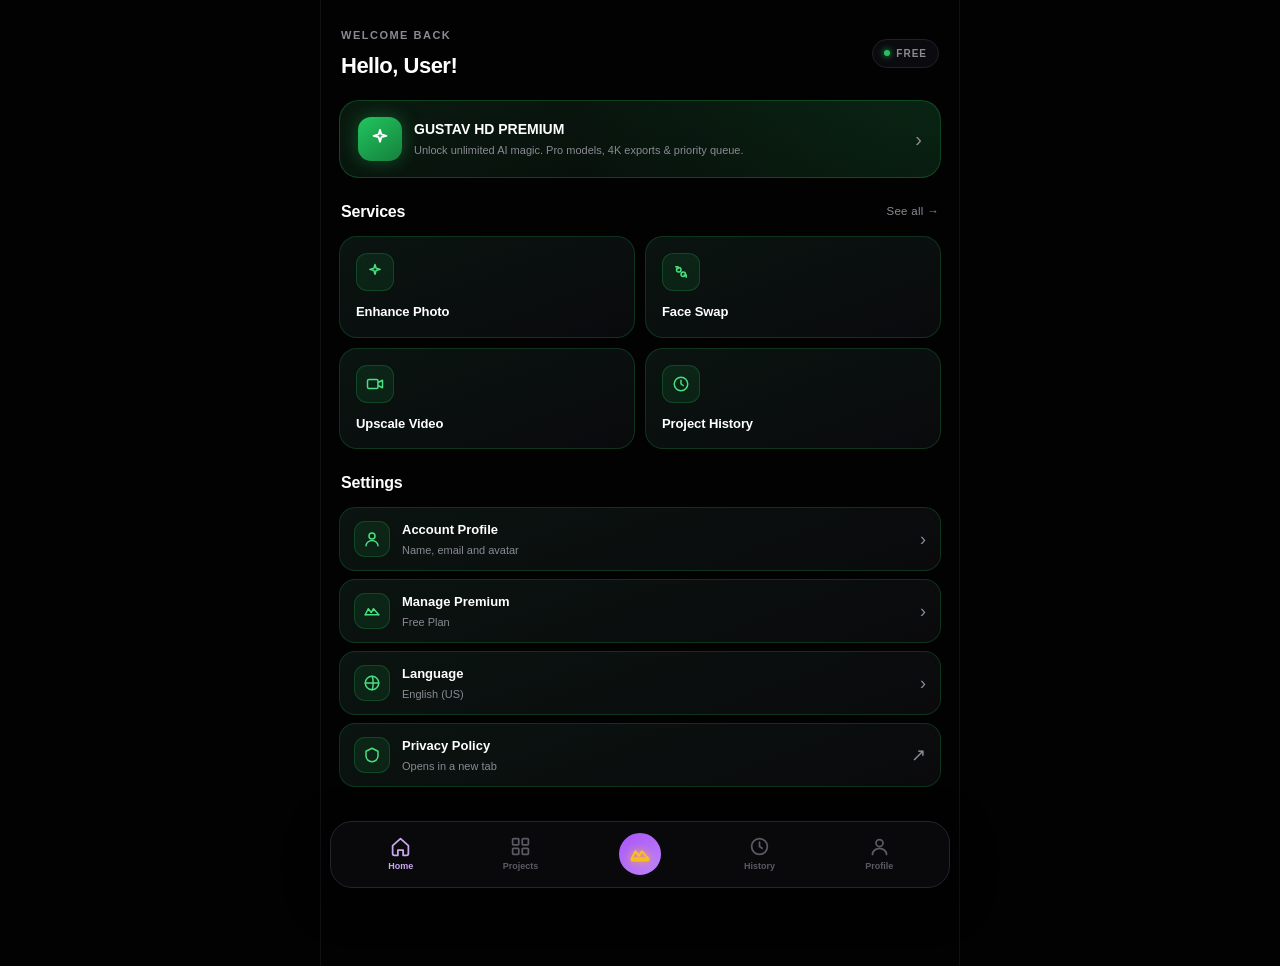
==== commit 373225cf: "Update index.html" ====
--- a/index.html
+++ b/index.html
@@ -119,8 +119,12 @@
   </div>
 
   <div class="ba-slider">
-    <img id="baBefore" src="https://images.unsplash.com/photo-1618005182384-a83a8bd57fbe?w=800&q=60" alt="before">
-    <img id="baAfter" class="after-img" src="https://images.unsplash.com/photo-1618005182384-a83a8bd57fbe?w=800&q=100" alt="after">
+    <video class="blur-video" autoplay loop muted playsinline>
+      <source src="https://cdn.pixabay.com/video/2023/10/22/185819-877491243_large.mp4" type="video/mp4">
+    </video>
+    <video class="after-img" autoplay loop muted playsinline>
+      <source src="https://cdn.pixabay.com/video/2023/10/22/185819-877491243_large.mp4" type="video/mp4">
+    </video>
     <span class="ba-label before">Sebelum</span>
     <span class="ba-label after">Sesudah</span>
     <div class="slider-line" id="sliderLine"></div>
@@ -263,16 +267,8 @@
     Berhasil di-enhance
   </div>
 
-  <div class="ba-slider">
-    <img id="resultBefore" alt="before">
-    <img id="resultAfter" class="after-img" alt="after">
-    <span class="ba-label before">Sebelum</span>
-    <span class="ba-label after">Sesudah</span>
-    <div class="slider-line" id="resultLine"></div>
-    <div class="slider-handle">
-      <svg class="ico" viewBox="0 0 24 24"><path d="M8 7l-4 5 4 5M16 7l4 5-4 5"/></svg>
-    </div>
-    <input type="range" min="0" max="100" value="50" id="resultRange" oninput="updateResultSlider(this.value)">
+  <div class="preview show" style="display:block">
+    <img id="resultImg" alt="result">
   </div>
 
   <div class="settings-list">
--- a/style.css
+++ b/style.css
@@ -0,0 +1,1102 @@
+/* ==================================================
+   ROOT & RESET
+================================================== */
+:root{
+  --bg:#050505;
+  --panel:#0b0b0f;
+  --line:#202027;
+  --deep:#3b176d;
+  --purple:#54258f;
+  --accent:#6d3db8;
+  --pale:#c9a8ee;
+  --soft:#e5d4fa;
+  --neon:#a855f7;
+  --neon2:#c084fc;
+  --gold:#fbbf24;
+  --green:#22c55e;
+  --green-soft:#4ade80;
+  --red:#ef4444;
+  --text:#e5e5e7;
+  --text2:#8a8a94;
+  --muted:#555560;
+  --radius:20px;
+  --radius-sm:14px;
+}
+
+*{box-sizing:border-box;margin:0;padding:0;-webkit-tap-highlight-color:transparent}
+html,body{height:100%}
+body{
+  background:var(--bg);
+  color:var(--text);
+  font-family:'Inter',-apple-system,BlinkMacSystemFont,'SF Pro Display','Segoe UI',sans-serif;
+  font-size:14px;
+  line-height:1.5;
+  min-height:100vh;
+  -webkit-font-smoothing:antialiased;
+  overflow-x:hidden;
+}
+button{font:inherit;color:inherit;border:0;cursor:pointer;background:none}
+input{font:inherit}
+
+/* ==================================================
+   BACKGROUND ANIMATION
+================================================== */
+.bg-animation{
+  position:fixed;inset:0;z-index:0;overflow:hidden;
+  pointer-events:none;display:none;
+}
+.bg-animation.show{display:block}
+.nebula{
+  position:absolute;top:-20%;left:-20%;width:140%;height:140%;
+  background:
+    radial-gradient(circle at 30% 40%,rgba(84,37,143,.35) 0%,transparent 40%),
+    radial-gradient(circle at 70% 60%,rgba(168,85,247,.25) 0%,transparent 45%),
+    radial-gradient(circle at 50% 80%,rgba(59,23,109,.3) 0%,transparent 40%);
+  filter:blur(60px);
+  animation:nebulaMove 25s ease-in-out infinite;
+  will-change:transform;
+}
+@keyframes nebulaMove{
+  0%,100%{transform:rotate(0) scale(1)}
+  33%{transform:rotate(8deg) scale(1.08)}
+  66%{transform:rotate(-8deg) scale(1.05)}
+}
+.stars{position:absolute;inset:0;width:100%;height:100%}
+.star{
+  position:absolute;border-radius:50%;background:#c9a8ee;
+  box-shadow:0 0 6px rgba(201,168,238,.8),0 0 12px rgba(168,85,247,.4);
+  animation:starMove linear infinite,starTwinkle ease-in-out infinite;
+  will-change:transform,opacity;
+}
+@keyframes starMove{
+  0%{transform:translateY(-10vh)}
+  100%{transform:translateY(110vh)}
+}
+@keyframes starTwinkle{
+  0%,100%{opacity:.3}
+  50%{opacity:1}
+}
+
+/* ==================================================
+   APP SHELL
+================================================== */
+.app{
+  width:100%;max-width:640px;min-height:100vh;
+  margin:0 auto;padding:24px 18px 110px;
+  position:relative;z-index:1;
+}
+.page{display:none;animation:fadeUp .35s ease}
+.page.active{display:block}
+@keyframes fadeUp{
+  from{opacity:0;transform:translateY(10px)}
+  to{opacity:1;transform:translateY(0)}
+}
+
+/* ==================================================
+   HEADER & GREETING
+================================================== */
+.greeting{
+  padding:0 2px 18px;
+  display:flex;align-items:center;justify-content:space-between;
+  gap:12px;
+}
+.greeting small{
+  font-size:11px;color:var(--text2);
+  letter-spacing:1.5px;text-transform:uppercase;font-weight:600;
+}
+.greeting h2{
+  font-size:22px;font-weight:800;color:#fff;
+  letter-spacing:-.5px;margin-top:4px;
+}
+
+/* Mode badge */
+.mode-badge{
+  display:inline-flex;align-items:center;gap:6px;
+  padding:6px 11px;border-radius:999px;
+  background:var(--panel);border:1px solid var(--line);
+  font-size:10px;font-weight:800;
+  letter-spacing:1px;text-transform:uppercase;
+  color:var(--text2);transition:.3s;flex-shrink:0;
+}
+.mode-badge .mb-dot{
+  width:6px;height:6px;border-radius:50%;
+  background:var(--green);box-shadow:0 0 6px var(--green);
+  transition:.3s;
+}
+body[data-mode="premium"] .mode-badge .mb-dot{
+  background:var(--neon);box-shadow:0 0 6px var(--neon);
+}
+body[data-mode="premium"] .mode-badge{
+  color:#c9a8ee;
+  border-color:rgba(109,61,184,.5);
+  background:rgba(59,23,109,.25);
+}
+
+/* ==================================================
+   PREMIUM BANNER
+================================================== */
+.premium-banner{
+  border-radius:var(--radius);
+  padding:16px 18px;
+  display:flex;align-items:center;gap:12px;
+  margin-bottom:22px;
+  border:1px solid;
+  transition:.3s;position:relative;overflow:hidden;
+  cursor:pointer;z-index:2;
+}
+.premium-banner.free{
+  background:
+    radial-gradient(circle at 100% 0%,rgba(34,197,94,.12),transparent 60%),
+    linear-gradient(160deg,#0a1a10 0%,#050a07 100%);
+  border-color:rgba(34,197,94,.25);
+}
+.premium-banner.free .banner-icon{
+  background:linear-gradient(145deg,#22c55e,#15803d);
+  box-shadow:0 0 18px rgba(34,197,94,.35);
+}
+.premium-banner.premium{
+  background:
+    radial-gradient(circle at 100% 0%,rgba(168,85,247,.3),transparent 60%),
+    linear-gradient(160deg,#1a0f2e 0%,#0a0512 100%);
+  border-color:rgba(168,85,247,.5);
+  animation:bannerPulse 3s ease-in-out infinite;
+}
+@keyframes bannerPulse{
+  0%,100%{box-shadow:0 0 0 rgba(168,85,247,0)}
+  50%{box-shadow:0 0 30px rgba(168,85,247,.35)}
+}
+.premium-banner.premium .banner-icon{
+  background:linear-gradient(145deg,var(--neon),var(--purple));
+  box-shadow:0 0 20px rgba(168,85,247,.5);
+}
+.banner-icon{
+  width:44px;height:44px;border-radius:13px;
+  display:grid;place-items:center;color:#fff;
+  flex-shrink:0;position:relative;z-index:1;
+}
+.banner-icon .ico{width:22px;height:22px}
+.banner-text{flex:1;min-width:0}
+.banner-text b{font-size:14px;font-weight:700;color:#fff;display:block}
+.banner-text small{
+  font-size:11px;color:var(--text2);
+  display:block;margin-top:3px;line-height:1.4;
+}
+.banner-arrow{color:var(--text2);font-size:20px}
+
+/* ==================================================
+   SECTION HEAD
+================================================== */
+.section-head{
+  display:flex;align-items:center;justify-content:space-between;
+  margin:0 2px 12px;
+}
+.section-head h3{
+  font-size:16px;font-weight:700;color:#fff;letter-spacing:-.2px;
+}
+.section-head a{
+  font-size:11.5px;color:var(--text2);
+  letter-spacing:.3px;cursor:pointer;transition:.2s;
+}
+.section-head a:hover{color:#c9a8ee}
+
+/* ==================================================
+   KARTU
+================================================== */
+.card{
+  position:relative;
+  background:var(--panel);
+  border:1px solid var(--line);
+  border-radius:18px;
+  transition:all .2s ease;
+  overflow:hidden;
+  z-index:2;
+}
+/* Free mode - hijau soft (tidak menyala) */
+body[data-mode="free"] .card{
+  background:linear-gradient(160deg,#0a1410,#0a0a0d);
+  border-color:rgba(34,197,94,.2);
+}
+body[data-mode="free"] .card:hover{
+  border-color:rgba(34,197,94,.35);
+  box-shadow:0 0 20px rgba(34,197,94,.1);
+}
+/* Premium mode - ungu menyala */
+body[data-mode="premium"] .card{
+  background:linear-gradient(160deg,#1a0f2e,#0d0818);
+  border-color:rgba(168,85,247,.4);
+  box-shadow:
+    0 0 20px rgba(168,85,247,.15),
+    inset 0 0 20px rgba(168,85,247,.05);
+}
+body[data-mode="premium"] .card:hover{
+  border-color:rgba(168,85,247,.7);
+  box-shadow:
+    0 0 30px rgba(168,85,247,.3),
+    inset 0 0 20px rgba(168,85,247,.08);
+  transform:translateY(-2px);
+}
+.card:active{transform:scale(.96)!important}
+body[data-mode="premium"] .card:active{
+  border-color:#a855f7;
+  box-shadow:
+    0 0 40px rgba(168,85,247,.6),
+    inset 0 0 25px rgba(168,85,247,.15);
+}
+
+/* ==================================================
+   SERVICES GRID
+================================================== */
+.services{
+  display:grid;grid-template-columns:1fr 1fr;
+  gap:10px;margin-bottom:22px;
+}
+.service{
+  padding:16px 16px;
+  min-height:96px;
+  display:flex;flex-direction:column;
+  justify-content:space-between;gap:12px;
+  text-align:left;cursor:pointer;
+}
+.service-icon{
+  width:38px;height:38px;border-radius:11px;
+  display:grid;place-items:center;flex-shrink:0;
+  transition:.3s;
+}
+body[data-mode="free"] .service-icon{
+  background:rgba(34,197,94,.1);
+  border:1px solid rgba(34,197,94,.22);
+  color:#4ade80;
+}
+body[data-mode="premium"] .service-icon{
+  background:rgba(168,85,247,.22);
+  border:1px solid rgba(168,85,247,.45);
+  color:#d8b4fe;
+}
+.service-icon .ico{width:18px;height:18px}
+.service b{
+  font-size:13px;font-weight:600;color:#fff;
+  line-height:1.35;letter-spacing:-.1px;
+}
+
+/* ==================================================
+   SETTINGS LIST
+================================================== */
+.settings-list{
+  display:flex;flex-direction:column;
+  gap:8px;margin-bottom:22px;
+}
+.setting-item{
+  display:flex;align-items:center;gap:12px;
+  padding:12px 14px;border-radius:16px;
+  width:100%;text-align:left;
+  transition:.2s;cursor:pointer;
+}
+.setting-item .s-icon{
+  width:36px;height:36px;border-radius:11px;
+  display:grid;place-items:center;flex-shrink:0;
+  transition:.3s;
+}
+body[data-mode="free"] .setting-item .s-icon{
+  background:rgba(34,197,94,.1);
+  border:1px solid rgba(34,197,94,.22);
+  color:#4ade80;
+}
+body[data-mode="premium"] .setting-item .s-icon{
+  background:rgba(168,85,247,.22);
+  border:1px solid rgba(168,85,247,.45);
+  color:#d8b4fe;
+}
+.setting-item .s-icon .ico{width:18px;height:18px}
+.setting-item .s-text{flex:1;min-width:0}
+.setting-item .s-text b{
+  font-size:13px;font-weight:700;color:#fff;display:block;
+}
+.setting-item .s-text span{
+  font-size:11px;color:var(--text2);
+  display:block;margin-top:2px;
+}
+.setting-item .s-arrow{
+  color:var(--text2);font-size:18px;
+}
+
+/* ==================================================
+   SVG ICON BASE
+================================================== */
+.ico{
+  width:18px;height:18px;
+  stroke:currentColor;
+  stroke-width:2;
+  stroke-linecap:round;
+  stroke-linejoin:round;
+  fill:none;
+  flex-shrink:0;
+  display:block;
+}
+
+/* ==================================================
+   TOMBOL PRIMARY
+================================================== */
+.btn-primary{
+  position:relative;width:100%;
+  padding:14px 20px;border-radius:14px;
+  background:var(--purple);color:#fff;
+  font-size:13px;font-weight:800;
+  letter-spacing:.6px;
+  display:flex;align-items:center;justify-content:center;
+  gap:10px;overflow:hidden;transition:.18s;
+  box-shadow:0 8px 24px rgba(84,37,143,.4);
+  z-index:2;
+}
+.btn-primary:hover{
+  background:#6330a5;
+  transform:translateY(-1px);
+  box-shadow:0 12px 32px rgba(84,37,143,.55);
+}
+.btn-primary:active{transform:scale(.98)}
+.btn-primary:disabled{
+  background:#141419;color:var(--muted);
+  box-shadow:none;cursor:not-allowed;transform:none;
+}
+.btn-primary:disabled .ico{opacity:.5}
+.btn-primary .ico{width:18px;height:18px}
+
+/* ==================================================
+   TOMBOL SECONDARY
+================================================== */
+.btn-secondary{
+  position:relative;width:100%;
+  padding:14px 20px;border-radius:14px;
+  background:transparent;
+  border:1.5px solid rgba(109,61,184,.5);
+  color:#c9a8ee;
+  font-size:12.5px;font-weight:700;
+  display:flex;align-items:center;justify-content:center;
+  gap:9px;transition:.2s;z-index:2;
+}
+.btn-secondary:hover{
+  background:rgba(59,23,109,.25);
+  border-color:var(--accent);
+  color:#e5d4fa;
+  transform:translateY(-1px);
+}
+.btn-secondary:active{transform:scale(.98)}
+.btn-secondary .ico{width:16px;height:16px}
+
+/* ==================================================
+   TOMBOL DANGER
+================================================== */
+.btn-danger{
+  width:100%;padding:14px;border-radius:16px;
+  background:rgba(80,20,20,.25);
+  border:1px solid rgba(239,68,68,.25);
+  color:var(--red);
+  font-size:13px;font-weight:700;
+  display:flex;align-items:center;justify-content:center;
+  gap:8px;transition:.2s;z-index:2;position:relative;
+}
+.btn-danger:hover{
+  background:rgba(80,20,20,.4);
+  border-color:rgba(239,68,68,.5);
+}
+.btn-danger .ico{width:16px;height:16px}
+
+/* ==================================================
+   SUB HEADER
+================================================== */
+.sub-header{
+  display:flex;align-items:center;gap:12px;
+  padding:4px 0 20px;
+}
+.sub-back{
+  width:42px;height:42px;border-radius:50%;
+  background:var(--panel);border:1px solid var(--line);
+  display:grid;place-items:center;
+  transition:.2s;flex-shrink:0;
+}
+.sub-back:hover{
+  border-color:var(--accent);
+  transform:scale(1.05);
+}
+.sub-back:active{transform:scale(.95)}
+.sub-back .ico{width:20px;height:20px}
+.sub-title{
+  flex:1;display:flex;align-items:center;gap:8px;
+  font-size:17px;font-weight:800;color:#fff;
+  letter-spacing:-.4px;
+}
+.sub-title .st-ico{
+  color:var(--pale);width:20px;height:20px;
+}
+.sub-chip{
+  padding:6px 11px;border-radius:999px;
+  border:1px solid rgba(109,61,184,.5);
+  color:#c9a8ee;font-size:9.5px;font-weight:800;
+  letter-spacing:1.2px;
+  background:rgba(59,23,109,.22);
+  flex-shrink:0;
+}
+
+/* ==================================================
+   HALAMAN 2: PENINGKAT KUALITAS
+================================================== */
+.pk-header{text-align:center;padding:8px 0 18px}
+.pk-title{
+  font-size:20px;font-weight:800;color:#fff;
+  letter-spacing:-.5px;
+  display:flex;align-items:center;justify-content:center;
+  gap:8px;
+}
+.pk-title .ico{width:18px;height:18px;stroke:var(--pale)}
+.pk-sub{
+  font-size:12px;color:var(--text2);
+  margin-top:6px;line-height:1.5;
+}
+
+/* Before/After Slider */
+.ba-slider{
+  position:relative;border-radius:18px;overflow:hidden;
+  background:#111;aspect-ratio:4/5;
+  margin-bottom:18px;border:1px solid var(--line);
+}
+.ba-slider img{
+  width:100%;height:100%;object-fit:cover;display:block;
+}
+.ba-slider .after-img{
+  position:absolute;inset:0;
+  clip-path:inset(0 50% 0 0);
+  transition:clip-path .05s;
+}
+.ba-slider .slider-line{
+  position:absolute;top:0;bottom:0;left:50%;
+  width:3px;background:#fff;pointer-events:none;
+  box-shadow:0 0 12px rgba(255,255,255,.6);
+  transform:translateX(-50%);
+}
+.ba-slider .slider-handle{
+  position:absolute;top:50%;left:50%;
+  width:38px;height:38px;border-radius:50%;
+  background:#fff;transform:translate(-50%,-50%);
+  display:grid;place-items:center;
+  box-shadow:0 4px 16px rgba(0,0,0,.5);
+  pointer-events:none;color:#111;
+}
+.ba-slider .slider-handle .ico{
+  width:16px;height:16px;stroke:#111;stroke-width:2.5;
+}
+.ba-slider .ba-label{
+  position:absolute;top:12px;
+  padding:5px 10px;border-radius:8px;
+  background:rgba(0,0,0,.65);color:#fff;
+  font-size:10px;font-weight:700;
+  letter-spacing:.5px;backdrop-filter:blur(8px);
+}
+.ba-slider .ba-label.before{left:12px}
+.ba-slider .ba-label.after{right:12px}
+.ba-slider input[type=range]{
+  position:absolute;inset:0;width:100%;height:100%;
+  opacity:0;cursor:ew-resize;margin:0;
+}
+
+/* Tabs */
+.tabs{
+  display:grid;grid-template-columns:1fr 1fr;
+  gap:0;background:var(--panel);
+  border:1px solid var(--line);border-radius:14px;
+  padding:4px;margin-bottom:18px;position:relative;
+}
+.tab{
+  padding:10px;border-radius:11px;
+  font-size:12.5px;font-weight:700;
+  color:var(--text2);text-align:center;
+  cursor:pointer;transition:.2s;
+  border:0;background:none;
+}
+.tab.active{
+  background:linear-gradient(145deg,#1a0f2e,#0d0818);
+  color:#fff;
+  box-shadow:0 2px 12px rgba(84,37,143,.25);
+}
+
+/* Feature Grid */
+.feature-grid{
+  display:grid;grid-template-columns:1fr 1fr;
+  gap:10px;margin-bottom:18px;
+}
+.feature{
+  padding:16px 14px;border-radius:15px;
+  background:var(--panel);
+  border:1.5px solid var(--line);
+  text-align:left;transition:.22s;
+  cursor:pointer;display:flex;flex-direction:column;
+  gap:12px;min-height:100px;
+  justify-content:space-between;
+  position:relative;overflow:hidden;
+}
+.feature:hover{
+  border-color:rgba(109,61,184,.4);
+  transform:translateY(-2px);
+}
+.feature:active{transform:scale(.97)}
+.feature.selected{
+  background:
+    radial-gradient(circle at 100% 0%,rgba(168,85,247,.35),transparent 70%),
+    linear-gradient(160deg,#1a0f2e,#0d0818);
+  border-color:var(--neon);
+  box-shadow:0 0 24px rgba(168,85,247,.35);
+}
+.feature-icon{
+  width:38px;height:38px;border-radius:11px;
+  display:grid;place-items:center;flex-shrink:0;
+  transition:.3s;
+}
+body[data-mode="free"] .feature-icon{
+  background:rgba(34,197,94,.1);
+  border:1px solid rgba(34,197,94,.22);
+  color:#4ade80;
+}
+body[data-mode="premium"] .feature-icon{
+  background:rgba(168,85,247,.22);
+  border:1px solid rgba(168,85,247,.45);
+  color:#d8b4fe;
+}
+.feature-icon .ico{width:20px;height:20px}
+.feature b{
+  font-size:13px;font-weight:700;color:#fff;
+  display:block;letter-spacing:-.1px;
+}
+.feature small{
+  font-size:10.5px;color:var(--text2);
+  display:block;margin-top:3px;line-height:1.35;
+}
+.feature.selected b{color:#fff}
+.feature.selected small{color:#c9a8ee}
+
+/* ==================================================
+   PREVIEW
+================================================== */
+.preview{
+  display:none;border-radius:var(--radius);
+  overflow:hidden;background:var(--panel);
+  border:1px solid var(--line);margin-bottom:18px;
+}
+.preview.show{display:block}
+.preview img,.preview video{
+  width:100%;display:block;aspect-ratio:16/11;
+  object-fit:cover;background:#111;
+}
+.preview-info{
+  padding:14px 18px;
+  display:flex;justify-content:space-between;
+  align-items:center;border-top:1px solid var(--line);
+  gap:12px;
+}
+.preview-info b{
+  font-size:12.5px;font-weight:600;color:#fff;
+  display:block;word-break:break-all;
+}
+.preview-info span{
+  font-size:11px;color:var(--text2);
+  display:block;margin-top:3px;
+}
+.remove{
+  width:34px;height:34px;border-radius:10px;
+  background:#1a1a20;border:1px solid #2a2a33;
+  display:grid;place-items:center;
+  transition:.2s;flex-shrink:0;color:#b8b8c0;
+}
+.remove:hover{color:#e07a7a;border-color:#3a2020}
+.remove .ico{width:15px;height:15px}
+
+/* ==================================================
+   RESOLUSI GRID
+================================================== */
+.res-grid{
+  display:grid;grid-template-columns:1fr 1fr;
+  gap:10px;margin-bottom:18px;
+}
+.res{
+  padding:16px 16px;border-radius:15px;
+  background:var(--panel);
+  border:1.5px solid var(--line);
+  text-align:left;transition:.22s;
+  cursor:pointer;position:relative;overflow:hidden;
+}
+.res:hover{border-color:rgba(109,61,184,.4)}
+.res:active{transform:scale(.97)}
+.res.selected{
+  background:
+    radial-gradient(circle at 100% 0%,rgba(84,37,143,.4),transparent 70%),
+    linear-gradient(160deg,#1a0f2e,#0d0818);
+  border-color:var(--accent);
+  box-shadow:0 0 24px rgba(84,37,143,.35);
+}
+.res.locked{opacity:.55;cursor:not-allowed}
+.res.locked:hover{border-color:var(--line);transform:none}
+.res h4{
+  font-size:18px;font-weight:800;
+  letter-spacing:-.4px;color:#fff;
+}
+.res p{
+  font-size:10.5px;color:var(--text2);margin-top:4px;
+}
+.res.selected p{color:#c9a8ee}
+.res .lock-badge{
+  position:absolute;top:10px;right:10px;
+  color:var(--muted);
+}
+.res .lock-badge .ico{width:14px;height:14px}
+
+/* ==================================================
+   LOADING
+================================================== */
+.loading-wrap{
+  display:flex;flex-direction:column;
+  align-items:center;justify-content:center;
+  padding:30px 20px;text-align:center;gap:20px;
+}
+.orbit{
+  width:160px;height:160px;
+  position:relative;display:grid;place-items:center;
+}
+.orbit .ring{
+  position:absolute;inset:0;border-radius:50%;
+  border:2px solid transparent;
+  border-top-color:var(--neon);
+  border-right-color:rgba(168,85,247,.2);
+  animation:spin 3.5s linear infinite;
+}
+.orbit .ring2{
+  position:absolute;inset:14px;border-radius:50%;
+  border:2px solid transparent;
+  border-bottom-color:var(--neon2);
+  border-left-color:rgba(192,132,252,.15);
+  animation:spin 5s linear infinite reverse;
+}
+.orbit .core{
+  width:80px;height:80px;border-radius:50%;
+  background:radial-gradient(circle at 50% 45%,var(--neon),var(--purple) 70%);
+  display:grid;place-items:center;
+  box-shadow:
+    0 0 50px rgba(168,85,247,.8),
+    inset 0 0 25px rgba(255,255,255,.15);
+  animation:corePulse 1.5s ease-in-out infinite;
+}
+.orbit .core .ico{
+  width:34px;height:34px;stroke:#fff;
+  filter:drop-shadow(0 0 6px #fff);
+}
+@keyframes spin{to{transform:rotate(360deg)}}
+@keyframes corePulse{
+  0%,100%{transform:scale(1)}
+  50%{transform:scale(1.08)}
+}
+.loading-status{
+  font-size:15px;font-weight:700;color:#fff;
+}
+.loading-sub{
+  font-size:12px;color:var(--text2);
+  margin-top:-14px;
+}
+.progress{
+  width:100%;max-width:320px;height:8px;
+  background:#17171c;border-radius:10px;
+  overflow:hidden;margin-top:6px;
+}
+.progress i{
+  display:block;height:100%;width:0%;
+  background:linear-gradient(90deg,var(--purple),var(--neon));
+  border-radius:10px;transition:width .3s;
+  box-shadow:0 0 12px rgba(168,85,247,.6);
+}
+.progress-percent{
+  font-size:20px;font-weight:800;color:#fff;
+  margin-top:-6px;
+}
+
+/* ==================================================
+   HASIL
+================================================== */
+.result-status{
+  display:flex;align-items:center;gap:8px;
+  color:var(--green);font-size:13px;font-weight:700;
+  margin-bottom:14px;padding:0 4px;
+}
+.result-status .ico{width:18px;height:18px;stroke-width:2.5}
+
+/* ==================================================
+   BOTTOM NAV
+================================================== */
+.bottom-nav{
+  position:fixed;left:50%;bottom:12px;
+  transform:translateX(-50%);
+  width:min(calc(100% - 20px),620px);
+  padding:8px 10px;border-radius:22px;
+  background:rgba(10,10,14,.92);
+  border:1px solid #24242b;
+  backdrop-filter:blur(22px);
+  -webkit-backdrop-filter:blur(22px);
+  display:grid;grid-template-columns:repeat(5,1fr);
+  align-items:center;z-index:50;
+  box-shadow:0 12px 40px rgba(0,0,0,.6);
+}
+.nav{
+  padding:6px 2px;border-radius:14px;
+  color:#5a5a64;font-size:9px;font-weight:600;
+  display:flex;flex-direction:column;
+  align-items:center;gap:3px;
+  transition:.2s;cursor:pointer;
+}
+.nav:hover{color:#9a7fc0}
+.nav.active{color:var(--pale)}
+.nav .ico{width:21px;height:21px;display:block}
+
+.fab-premium{
+  position:relative;width:48px;height:48px;
+  border-radius:50%;
+  background:linear-gradient(145deg,var(--neon),var(--neon2));
+  display:grid;place-items:center;margin:0 auto;
+  border:3px solid #0a0a0e;
+  transition:transform .2s;overflow:hidden;
+  animation:glowPulse 2s ease-in-out infinite;
+  cursor:pointer;z-index:2;
+}
+.fab-premium .ico{
+  width:22px;height:22px;stroke:var(--gold);
+  stroke-width:2.2;
+  filter:drop-shadow(0 0 4px var(--gold));
+  position:relative;z-index:2;
+}
+.fab-premium .fab-ring{
+  position:absolute;inset:-6px;border-radius:50%;
+  border:2px solid transparent;
+  border-top-color:var(--gold);
+  border-right-color:rgba(251,191,36,.3);
+  animation:fabRingSpin 3s linear infinite;
+  pointer-events:none;
+}
+.fab-premium::after{
+  content:"";position:absolute;top:0;left:-100%;
+  width:50%;height:100%;
+  background:linear-gradient(90deg,transparent,rgba(255,255,255,.35),transparent);
+  animation:shimmer 3s ease-in-out infinite;
+  pointer-events:none;z-index:1;
+}
+.fab-premium:hover{transform:scale(1.06)}
+.fab-premium:active{
+  transform:scale(.95);
+  animation-play-state:paused;
+}
+@keyframes glowPulse{
+  0%,100%{
+    box-shadow:0 0 20px rgba(168,85,247,.6),0 0 40px rgba(168,85,247,.3);
+    transform:scale(1);filter:brightness(1);
+  }
+  50%{
+    box-shadow:
+      0 0 35px rgba(168,85,247,1),
+      0 0 70px rgba(168,85,247,.6),
+      0 0 100px rgba(168,85,247,.3);
+    transform:scale(1.08);filter:brightness(1.2);
+  }
+}
+@keyframes fabRingSpin{to{transform:rotate(360deg)}}
+@keyframes shimmer{
+  0%{left:-100%}
+  100%{left:200%}
+}
+
+/* ==================================================
+   TOAST
+================================================== */
+.toast{
+  position:fixed;left:50%;bottom:100px;
+  transform:translate(-50%,16px);
+  background:rgba(16,16,22,.96);
+  border:1px solid rgba(109,61,184,.35);
+  border-radius:14px;padding:11px 16px;
+  font-size:12.5px;color:var(--soft);
+  opacity:0;pointer-events:none;
+  transition:.28s;white-space:nowrap;
+  z-index:100;
+  box-shadow:0 10px 30px rgba(0,0,0,.6);
+  font-weight:600;backdrop-filter:blur(12px);
+}
+.toast.show{
+  opacity:1;transform:translate(-50%,0);
+}
+
+/* ==================================================
+   OWNER
+================================================== */
+.owner-indicator{
+  position:fixed;top:16px;left:16px;
+  padding:6px 11px;border-radius:999px;
+  background:linear-gradient(145deg,var(--neon),var(--purple));
+  color:#fff;font-size:9.5px;font-weight:800;
+  letter-spacing:1.2px;z-index:60;
+  display:none;align-items:center;gap:6px;
+  box-shadow:0 0 20px rgba(168,85,247,.55);
+  cursor:pointer;
+}
+.owner-indicator.show{display:inline-flex}
+.owner-indicator .oi-dot{
+  width:6px;height:6px;border-radius:50%;
+  background:#fff;animation:pulse 1.5s infinite;
+}
+@keyframes pulse{50%{opacity:.4}}
+
+.owner-panel{
+  position:fixed;inset:0;
+  background:rgba(0,0,0,.85);
+  backdrop-filter:blur(8px);
+  z-index:200;display:none;
+  align-items:flex-end;justify-content:center;
+}
+.owner-panel.show{display:flex}
+.owner-sheet{
+  width:100%;max-width:560px;
+  background:linear-gradient(180deg,#0e0a16 0%,#080709 100%);
+  border-top:1px solid rgba(168,85,247,.5);
+  border-radius:26px 26px 0 0;
+  padding:22px 20px 26px;
+  animation:slideUp .3s ease;
+  max-height:90vh;overflow-y:auto;
+}
+@keyframes slideUp{
+  from{transform:translateY(30px);opacity:0}
+  to{transform:translateY(0);opacity:1}
+}
+.owner-header{
+  display:flex;align-items:center;justify-content:space-between;
+  margin-bottom:6px;
+}
+.owner-header h3{
+  font-size:17px;font-weight:800;color:#fff;
+  display:flex;align-items:center;gap:8px;
+}
+.badge-owner{
+  padding:4px 10px;border-radius:999px;
+  background:linear-gradient(145deg,var(--neon),var(--purple));
+  font-size:9px;font-weight:800;
+  letter-spacing:1.2px;color:#fff;
+}
+.owner-close{
+  width:34px;height:34px;border-radius:50%;
+  background:var(--panel);border:1px solid var(--line);
+  display:grid;place-items:center;
+  font-size:15px;transition:.2s;cursor:pointer;
+}
+.owner-close:hover{border-color:var(--red);color:var(--red)}
+.owner-sub{
+  font-size:12px;color:var(--text2);
+  margin-bottom:18px;line-height:1.55;
+}
+.owner-section{margin-bottom:18px}
+.owner-section h4{
+  font-size:10.5px;color:var(--text2);
+  letter-spacing:1.8px;text-transform:uppercase;
+  font-weight:700;margin:0 2px 10px;
+}
+.owner-mode-row{
+  display:grid;grid-template-columns:1fr 1fr;gap:10px;
+}
+.owner-mode-btn{
+  padding:14px 12px;border-radius:14px;
+  background:var(--panel);border:1px solid var(--line);
+  text-align:left;transition:.2s;
+  cursor:pointer;color:var(--text);
+}
+.owner-mode-btn:hover{border-color:rgba(168,85,247,.5)}
+.owner-mode-btn.selected{
+  background:linear-gradient(145deg,#1a0f2e,#0d0818);
+  border-color:var(--neon);
+  box-shadow:0 0 20px rgba(168,85,247,.4);
+}
+.owner-mode-btn .om-ico{
+  width:30px;height:30px;border-radius:9px;
+  display:grid;place-items:center;
+  font-size:14px;margin-bottom:8px;
+}
+.owner-mode-btn.free .om-ico{
+  background:rgba(34,197,94,.15);
+  border:1px solid rgba(34,197,94,.3);
+  color:#4ade80;
+}
+.owner-mode-btn.premium .om-ico{
+  background:rgba(168,85,247,.25);
+  border:1px solid rgba(168,85,247,.45);
+  color:#d8b4fe;
+}
+.owner-mode-btn b{
+  font-size:13px;font-weight:700;color:#fff;display:block;
+}
+.owner-mode-btn small{
+  font-size:10.5px;color:var(--text2);
+  display:block;margin-top:3px;
+}
+.owner-action{
+  display:flex;align-items:center;gap:12px;
+  padding:13px 14px;background:var(--panel);
+  border:1px solid var(--line);
+  border-radius:14px;width:100%;text-align:left;
+  margin-bottom:8px;transition:.2s;
+  cursor:pointer;color:var(--text);
+}
+.owner-action:hover{
+  border-color:rgba(168,85,247,.5);
+  transform:translateY(-1px);
+}
+.owner-action .oa-ico{
+  width:36px;height:36px;border-radius:10px;
+  background:rgba(168,85,247,.2);
+  border:1px solid rgba(168,85,247,.35);
+  display:grid;place-items:center;
+  color:#d8b4fe;font-size:15px;flex-shrink:0;
+}
+.owner-action .oa-text{flex:1}
+.owner-action .oa-text b{
+  font-size:13px;font-weight:700;color:#fff;display:block;
+}
+.owner-action .oa-text span{
+  font-size:11px;color:var(--text2);
+  display:block;margin-top:3px;
+}
+.owner-action .oa-arrow{color:var(--text2);font-size:18px}
+.owner-action.danger{border-color:rgba(239,68,68,.3)}
+.owner-action.danger .oa-ico{
+  background:rgba(239,68,68,.15);
+  border-color:rgba(239,68,68,.35);
+  color:var(--red);
+}
+.owner-action.danger .oa-text b{color:var(--red)}
+
+.secret-trigger{
+  text-align:center;margin-top:16px;
+  padding:8px 16px;display:inline-block;
+  font-size:10px;color:#1a1a20;
+  cursor:pointer;user-select:none;
+  letter-spacing:1px;position:relative;z-index:2;
+}
+
+/* ==================================================
+   EMPTY STATE
+================================================== */
+.empty-state{text-align:center;padding:80px 24px}
+.empty-ico{
+  width:70px;height:70px;border-radius:20px;
+  background:var(--panel);border:1px solid var(--line);
+  display:grid;place-items:center;
+  margin:0 auto 20px;color:var(--accent);
+}
+.empty-ico .ico{width:32px;height:32px;stroke-width:1.6}
+.empty-state h4{
+  font-size:16px;font-weight:700;color:#fff;
+}
+.empty-state p{
+  font-size:12.5px;color:var(--text2);
+  margin-top:8px;line-height:1.5;
+}
+
+/* ==================================================
+   PROFILE
+================================================== */
+.profile-card{
+  text-align:center;padding:32px 20px;
+  border-radius:var(--radius);
+  background:var(--panel);border:1px solid var(--line);
+  margin-bottom:16px;
+}
+.profile-avatar{
+  width:84px;height:84px;border-radius:50%;
+  background:linear-gradient(145deg,#3b176d,#1a1226);
+  border:1px solid rgba(109,61,184,.5);
+  display:grid;place-items:center;
+  margin:0 auto 16px;font-size:30px;font-weight:800;
+  color:var(--soft);box-shadow:0 0 32px rgba(84,37,143,.35);
+}
+.profile-card h4{font-size:17px;font-weight:700;color:#fff}
+.profile-card p{
+  font-size:12px;color:var(--text2);margin-top:5px;
+}
+.stats{
+  display:grid;grid-template-columns:repeat(3,1fr);
+  border-radius:var(--radius);
+  background:var(--panel);border:1px solid var(--line);
+  overflow:hidden;margin-bottom:18px;
+}
+.stat{
+  padding:20px 8px;text-align:center;
+  border-right:1px solid var(--line);
+}
+.stat:last-child{border-right:0}
+.stat b{
+  font-size:20px;font-weight:800;color:#fff;display:block;
+}
+.stat span{
+  font-size:10px;color:var(--text2);
+  margin-top:5px;display:block;
+  letter-spacing:.8px;text-transform:uppercase;
+  font-weight:600;
+}
+
+/* ==================================================
+   PREMIUM HERO
+================================================== */
+.premium-hero{text-align:center;padding:16px 0 24px}
+.premium-hero .fab-premium{
+  width:74px;height:74px;margin-bottom:16px;
+}
+.premium-hero .fab-premium .ico{
+  width:32px;height:32px;
+}
+.premium-hero h2{
+  font-size:24px;font-weight:800;color:#fff;
+  letter-spacing:-.7px;
+}
+.premium-hero p{
+  font-size:12.5px;color:var(--text2);
+  margin-top:8px;max-width:320px;
+  margin-left:auto;margin-right:auto;
+  line-height:1.55;
+}
+.btn-upgrade{
+  width:100%;padding:16px;border-radius:16px;
+  background:linear-gradient(145deg,var(--neon),var(--neon2));
+  color:#fff;font-size:13px;font-weight:800;
+  letter-spacing:.6px;
+  display:flex;align-items:center;justify-content:center;
+  gap:10px;position:relative;overflow:hidden;
+  animation:glowPulse 2s ease-in-out infinite;
+  border:3px solid #0a0a0e;cursor:pointer;
+}
+.btn-upgrade::after{
+  content:"";position:absolute;top:0;left:-100%;
+  width:50%;height:100%;
+  background:linear-gradient(90deg,transparent,rgba(255,255,255,.35),transparent);
+  animation:shimmer 3s ease-in-out infinite;
+}
+.btn-upgrade .ico{
+  width:18px;height:18px;stroke:var(--gold);
+  stroke-width:2.2;
+  filter:drop-shadow(0 0 4px var(--gold));
+  position:relative;z-index:2;
+}
+
+/* ==================================================
+   RESPONSIVE
+================================================== */
+@media(min-width:700px){
+  body{background:#020202}
+  .app{
+    border-left:1px solid #101014;
+    border-right:1px solid #101014;
+    min-height:100vh;
+  }
+}
+@media(max-width:380px){
+  .app{padding:20px 14px 110px}
+  .greeting h2{font-size:20px}
+  .fab-premium{width:44px;height:44px}
+  .res h4{font-size:16px}
+  .pk-title{font-size:18px}
+}
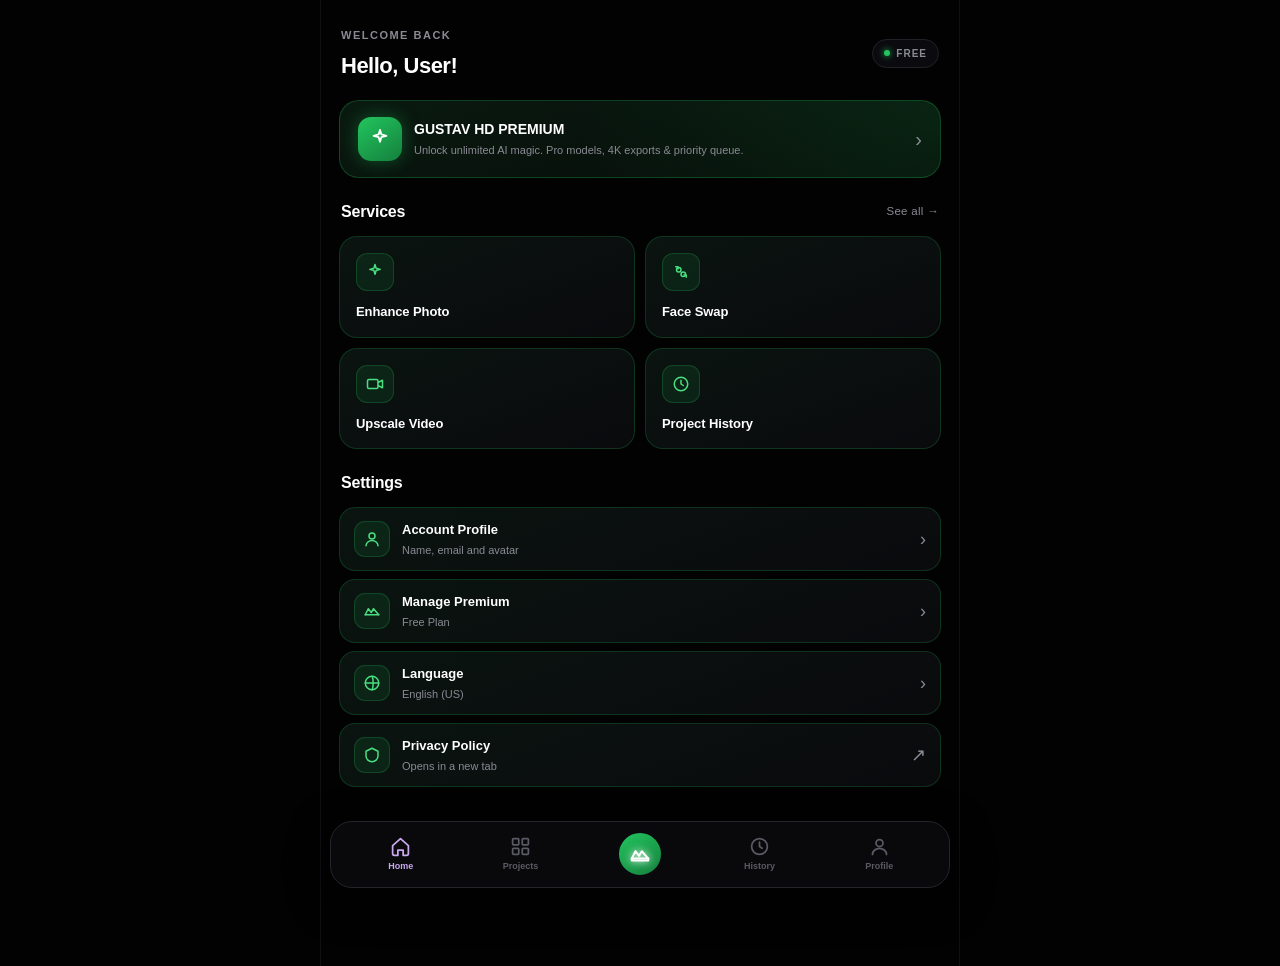
==== commit 82e98364: "Update index.html" ====
--- a/index.html
+++ b/index.html
@@ -119,19 +119,18 @@
   </div>
 
   <div class="ba-slider">
-    <video class="blur-video" autoplay loop muted playsinline>
-      <source src="https://cdn.pixabay.com/video/2023/10/22/185819-877491243_large.mp4" type="video/mp4">
-    </video>
-    <video class="after-img" autoplay loop muted playsinline>
-      <source src="https://cdn.pixabay.com/video/2023/10/22/185819-877491243_large.mp4" type="video/mp4">
-    </video>
+    <img class="blur-video" src="demo.JPG" alt="before">
+    <img class="after-img" src="demo.JPG" alt="after">
     <span class="ba-label before">Sebelum</span>
     <span class="ba-label after">Sesudah</span>
     <div class="slider-line" id="sliderLine"></div>
     <div class="slider-handle">
       <svg class="ico" viewBox="0 0 24 24"><path d="M8 7l-4 5 4 5M16 7l4 5-4 5"/></svg>
     </div>
-    <input type="range" min="0" max="100" value="50" id="baRange" oninput="updateSlider(this.value)">
+    <input type="range" min="0" max="100" value="50" id="baRange" 
+           oninput="userDrag(this.value)" 
+           ontouchstart="stopAutoSlider()" 
+           onmousedown="stopAutoSlider()">
   </div>
 
   <div class="tabs">
--- a/style.css
+++ b/style.css
@@ -108,8 +108,6 @@
   font-size:22px;font-weight:800;color:#fff;
   letter-spacing:-.5px;margin-top:4px;
 }
-
-/* Mode badge */
 .mode-badge{
   display:inline-flex;align-items:center;gap:6px;
   padding:6px 11px;border-radius:999px;
@@ -211,7 +209,6 @@
   overflow:hidden;
   z-index:2;
 }
-/* Free mode - hijau soft (tidak menyala) */
 body[data-mode="free"] .card{
   background:linear-gradient(160deg,#0a1410,#0a0a0d);
   border-color:rgba(34,197,94,.2);
@@ -220,7 +217,6 @@
   border-color:rgba(34,197,94,.35);
   box-shadow:0 0 20px rgba(34,197,94,.1);
 }
-/* Premium mode - ungu menyala */
 body[data-mode="premium"] .card{
   background:linear-gradient(160deg,#1a0f2e,#0d0818);
   border-color:rgba(168,85,247,.4);
@@ -320,7 +316,7 @@
 }
 
 /* ==================================================
-   SVG ICON BASE
+   SVG ICON
 ================================================== */
 .ico{
   width:18px;height:18px;
@@ -360,6 +356,16 @@
 .btn-primary:disabled .ico{opacity:.5}
 .btn-primary .ico{width:18px;height:18px}
 
+/* Tombol primary hijau di Free */
+body[data-mode="free"] .btn-primary{
+  background:#15803d;
+  box-shadow:0 8px 24px rgba(34,197,94,.3);
+}
+body[data-mode="free"] .btn-primary:hover{
+  background:#166534;
+  box-shadow:0 12px 32px rgba(34,197,94,.45);
+}
+
 /* ==================================================
    TOMBOL SECONDARY
 ================================================== */
@@ -382,6 +388,16 @@
 .btn-secondary:active{transform:scale(.98)}
 .btn-secondary .ico{width:16px;height:16px}
 
+body[data-mode="free"] .btn-secondary{
+  border-color:rgba(34,197,94,.5);
+  color:#4ade80;
+}
+body[data-mode="free"] .btn-secondary:hover{
+  background:rgba(34,197,94,.15);
+  border-color:#22c55e;
+  color:#86efac;
+}
+
 /* ==================================================
    TOMBOL DANGER
 ================================================== */
@@ -435,6 +451,11 @@
   background:rgba(59,23,109,.22);
   flex-shrink:0;
 }
+body[data-mode="free"] .sub-chip{
+  border-color:rgba(34,197,94,.5);
+  color:#4ade80;
+  background:rgba(34,197,94,.15);
+}
 
 /* ==================================================
    HALAMAN 2: PENINGKAT KUALITAS
@@ -458,19 +479,30 @@
   background:#111;aspect-ratio:4/5;
   margin-bottom:18px;border:1px solid var(--line);
 }
-.ba-slider img{
-  width:100%;height:100%;object-fit:cover;display:block;
-}
-.ba-slider .after-img{
+.ba-slider video{
+  width:100%;height:100%;
+  object-fit:cover;display:block;
   position:absolute;inset:0;
+}
+.ba-slider video.blur-video{
+  filter: blur(4px) brightness(0.85);
+  z-index:1;
+}
+.ba-slider video.after-img{
   clip-path:inset(0 50% 0 0);
   transition:clip-path .05s;
+  z-index:2;
 }
 .ba-slider .slider-line{
   position:absolute;top:0;bottom:0;left:50%;
   width:3px;background:#fff;pointer-events:none;
   box-shadow:0 0 12px rgba(255,255,255,.6);
   transform:translateX(-50%);
+  z-index:10;
+}
+body[data-mode="free"] .slider-line{
+  background:#22c55e;
+  box-shadow:0 0 12px rgba(34,197,94,.6);
 }
 .ba-slider .slider-handle{
   position:absolute;top:50%;left:50%;
@@ -478,7 +510,7 @@
   background:#fff;transform:translate(-50%,-50%);
   display:grid;place-items:center;
   box-shadow:0 4px 16px rgba(0,0,0,.5);
-  pointer-events:none;color:#111;
+  pointer-events:none;color:#111;z-index:10;
 }
 .ba-slider .slider-handle .ico{
   width:16px;height:16px;stroke:#111;stroke-width:2.5;
@@ -489,12 +521,13 @@
   background:rgba(0,0,0,.65);color:#fff;
   font-size:10px;font-weight:700;
   letter-spacing:.5px;backdrop-filter:blur(8px);
+  z-index:10;
 }
 .ba-slider .ba-label.before{left:12px}
 .ba-slider .ba-label.after{right:12px}
 .ba-slider input[type=range]{
   position:absolute;inset:0;width:100%;height:100%;
-  opacity:0;cursor:ew-resize;margin:0;
+  opacity:0;cursor:ew-resize;margin:0;z-index:10;
 }
 
 /* Tabs */
@@ -515,6 +548,10 @@
   background:linear-gradient(145deg,#1a0f2e,#0d0818);
   color:#fff;
   box-shadow:0 2px 12px rgba(84,37,143,.25);
+}
+body[data-mode="free"] .tab.active{
+  background:linear-gradient(145deg,#0a1410,#0a0a0d);
+  box-shadow:0 2px 12px rgba(34,197,94,.25);
 }
 
 /* Feature Grid */
@@ -544,6 +581,14 @@
   border-color:var(--neon);
   box-shadow:0 0 24px rgba(168,85,247,.35);
 }
+body[data-mode="free"] .feature.selected{
+  background:
+    radial-gradient(circle at 100% 0%,rgba(34,197,94,.3),transparent 70%),
+    linear-gradient(160deg,#0a1410,#0a0a0d);
+  border-color:#22c55e;
+  box-shadow:0 0 24px rgba(34,197,94,.3);
+}
+body[data-mode="free"] .feature.selected small{color:#4ade80}
 .feature-icon{
   width:38px;height:38px;border-radius:11px;
   display:grid;place-items:center;flex-shrink:0;
@@ -630,6 +675,14 @@
   border-color:var(--accent);
   box-shadow:0 0 24px rgba(84,37,143,.35);
 }
+body[data-mode="free"] .res.selected{
+  background:
+    radial-gradient(circle at 100% 0%,rgba(34,197,94,.3),transparent 70%),
+    linear-gradient(160deg,#0a1410,#0a0a0d);
+  border-color:#22c55e;
+  box-shadow:0 0 24px rgba(34,197,94,.3);
+}
+body[data-mode="free"] .res.selected p{color:#4ade80}
 .res.locked{opacity:.55;cursor:not-allowed}
 .res.locked:hover{border-color:var(--line);transform:none}
 .res h4{
@@ -690,6 +743,14 @@
   0%,100%{transform:scale(1)}
   50%{transform:scale(1.08)}
 }
+body[data-mode="free"] .orbit .core{
+  background:radial-gradient(circle at 50% 45%,#22c55e,#15803d 70%);
+  box-shadow:
+    0 0 50px rgba(34,197,94,.8),
+    inset 0 0 25px rgba(255,255,255,.15);
+}
+body[data-mode="free"] .orbit .ring{border-top-color:#22c55e}
+body[data-mode="free"] .orbit .ring2{border-bottom-color:#4ade80}
 .loading-status{
   font-size:15px;font-weight:700;color:#fff;
 }
@@ -708,6 +769,10 @@
   border-radius:10px;transition:width .3s;
   box-shadow:0 0 12px rgba(168,85,247,.6);
 }
+body[data-mode="free"] .progress i{
+  background:linear-gradient(90deg,#15803d,#22c55e);
+  box-shadow:0 0 12px rgba(34,197,94,.6);
+}
 .progress-percent{
   font-size:20px;font-weight:800;color:#fff;
   margin-top:-6px;
@@ -727,8 +792,10 @@
    BOTTOM NAV
 ================================================== */
 .bottom-nav{
-  position:fixed;left:50%;bottom:12px;
-  transform:translateX(-50%);
+  position:fixed !important;
+  left:50% !important;
+  bottom:12px !important;
+  transform:translateX(-50%) !important;
   width:min(calc(100% - 20px),620px);
   padding:8px 10px;border-radius:22px;
   background:rgba(10,10,14,.92);
@@ -736,7 +803,8 @@
   backdrop-filter:blur(22px);
   -webkit-backdrop-filter:blur(22px);
   display:grid;grid-template-columns:repeat(5,1fr);
-  align-items:center;z-index:50;
+  align-items:center;
+  z-index:9999 !important;
   box-shadow:0 12px 40px rgba(0,0,0,.6);
 }
 .nav{
@@ -805,6 +873,33 @@
   100%{left:200%}
 }
 
+/* FAB hijau di Free */
+body[data-mode="free"] .fab-premium{
+  background:linear-gradient(145deg,#22c55e,#15803d);
+  animation:glowPulseGreen 2s ease-in-out infinite;
+}
+body[data-mode="free"] .fab-premium .ico{
+  stroke:#fff;
+  filter:drop-shadow(0 0 4px #fff);
+}
+body[data-mode="free"] .fab-premium .fab-ring{
+  border-top-color:#4ade80;
+  border-right-color:rgba(74,222,128,.3);
+}
+@keyframes glowPulseGreen{
+  0%,100%{
+    box-shadow:0 0 20px rgba(34,197,94,.6),0 0 40px rgba(34,197,94,.3);
+    transform:scale(1);
+  }
+  50%{
+    box-shadow:
+      0 0 35px rgba(34,197,94,1),
+      0 0 70px rgba(34,197,94,.6),
+      0 0 100px rgba(34,197,94,.3);
+    transform:scale(1.08);
+  }
+}
+
 /* ==================================================
    TOAST
 ================================================== */
@@ -817,7 +912,7 @@
   font-size:12.5px;color:var(--soft);
   opacity:0;pointer-events:none;
   transition:.28s;white-space:nowrap;
-  z-index:100;
+  z-index:10000;
   box-shadow:0 10px 30px rgba(0,0,0,.6);
   font-weight:600;backdrop-filter:blur(12px);
 }
